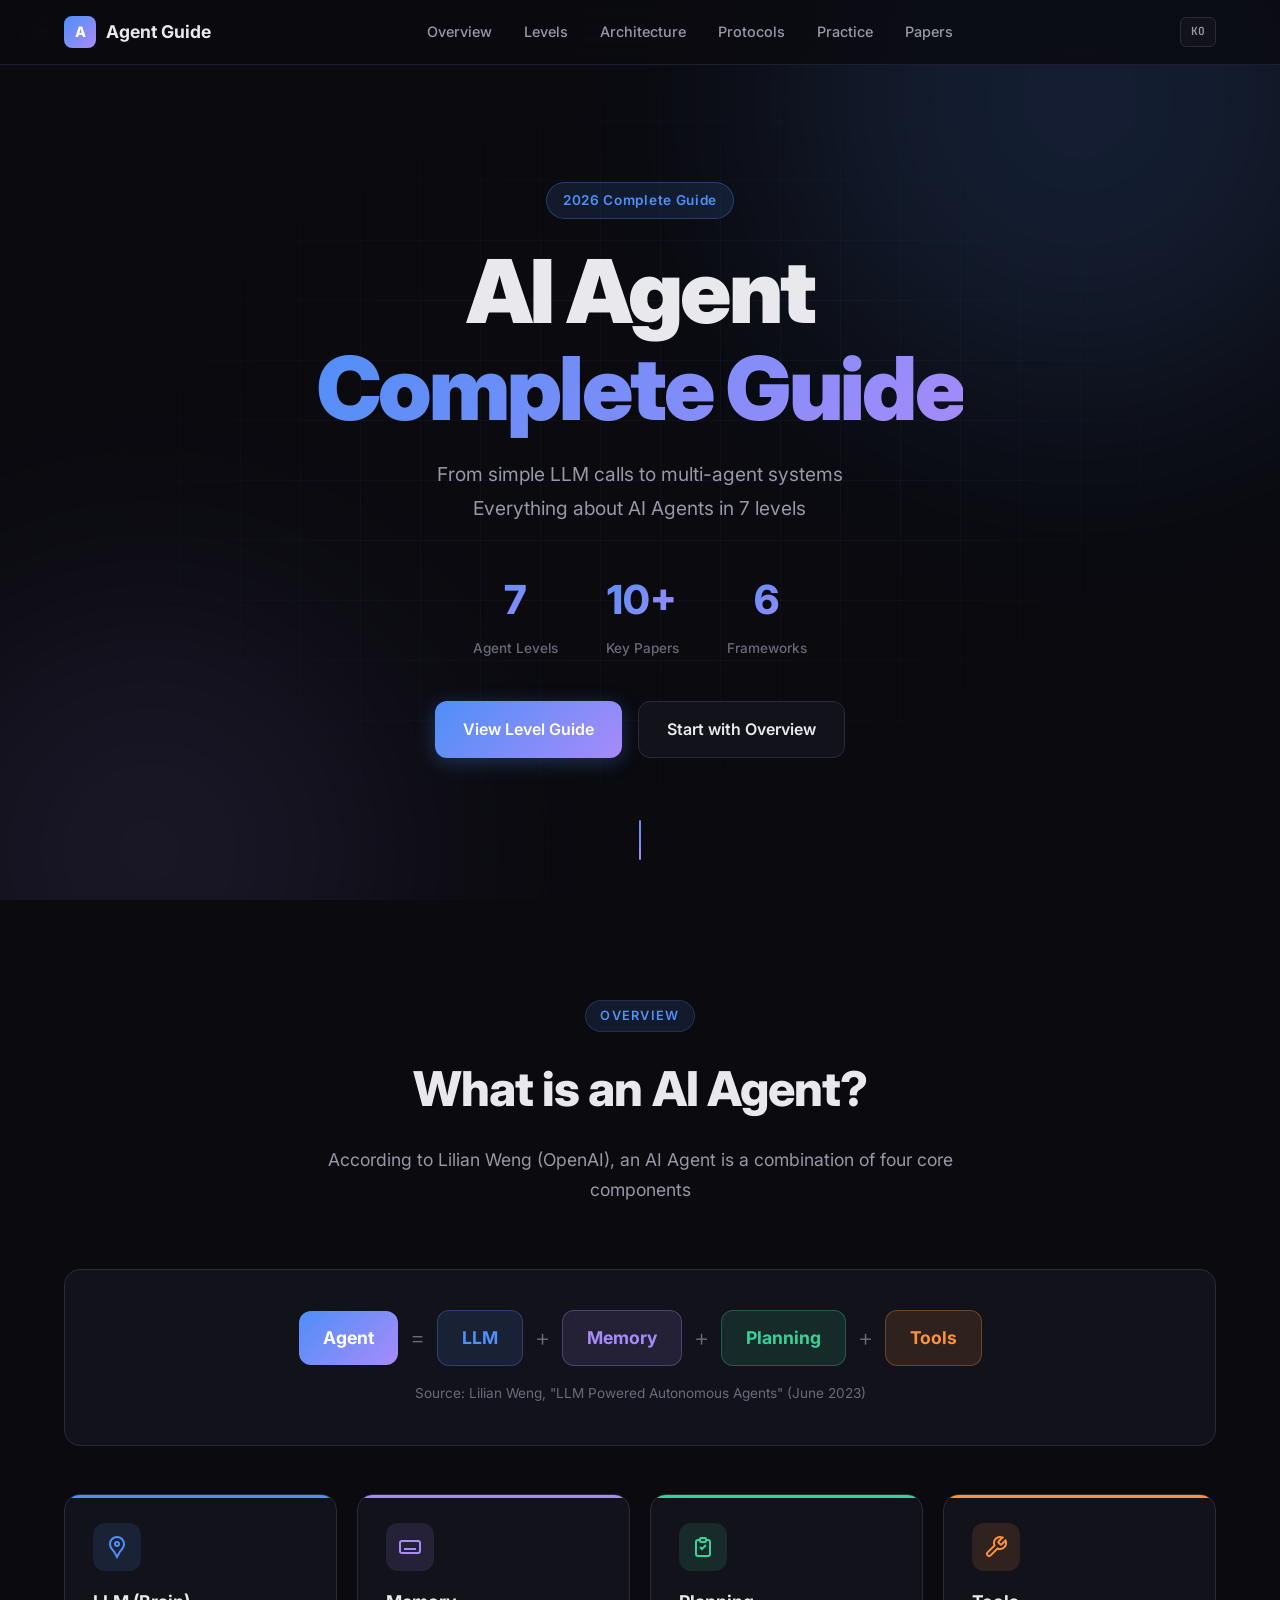
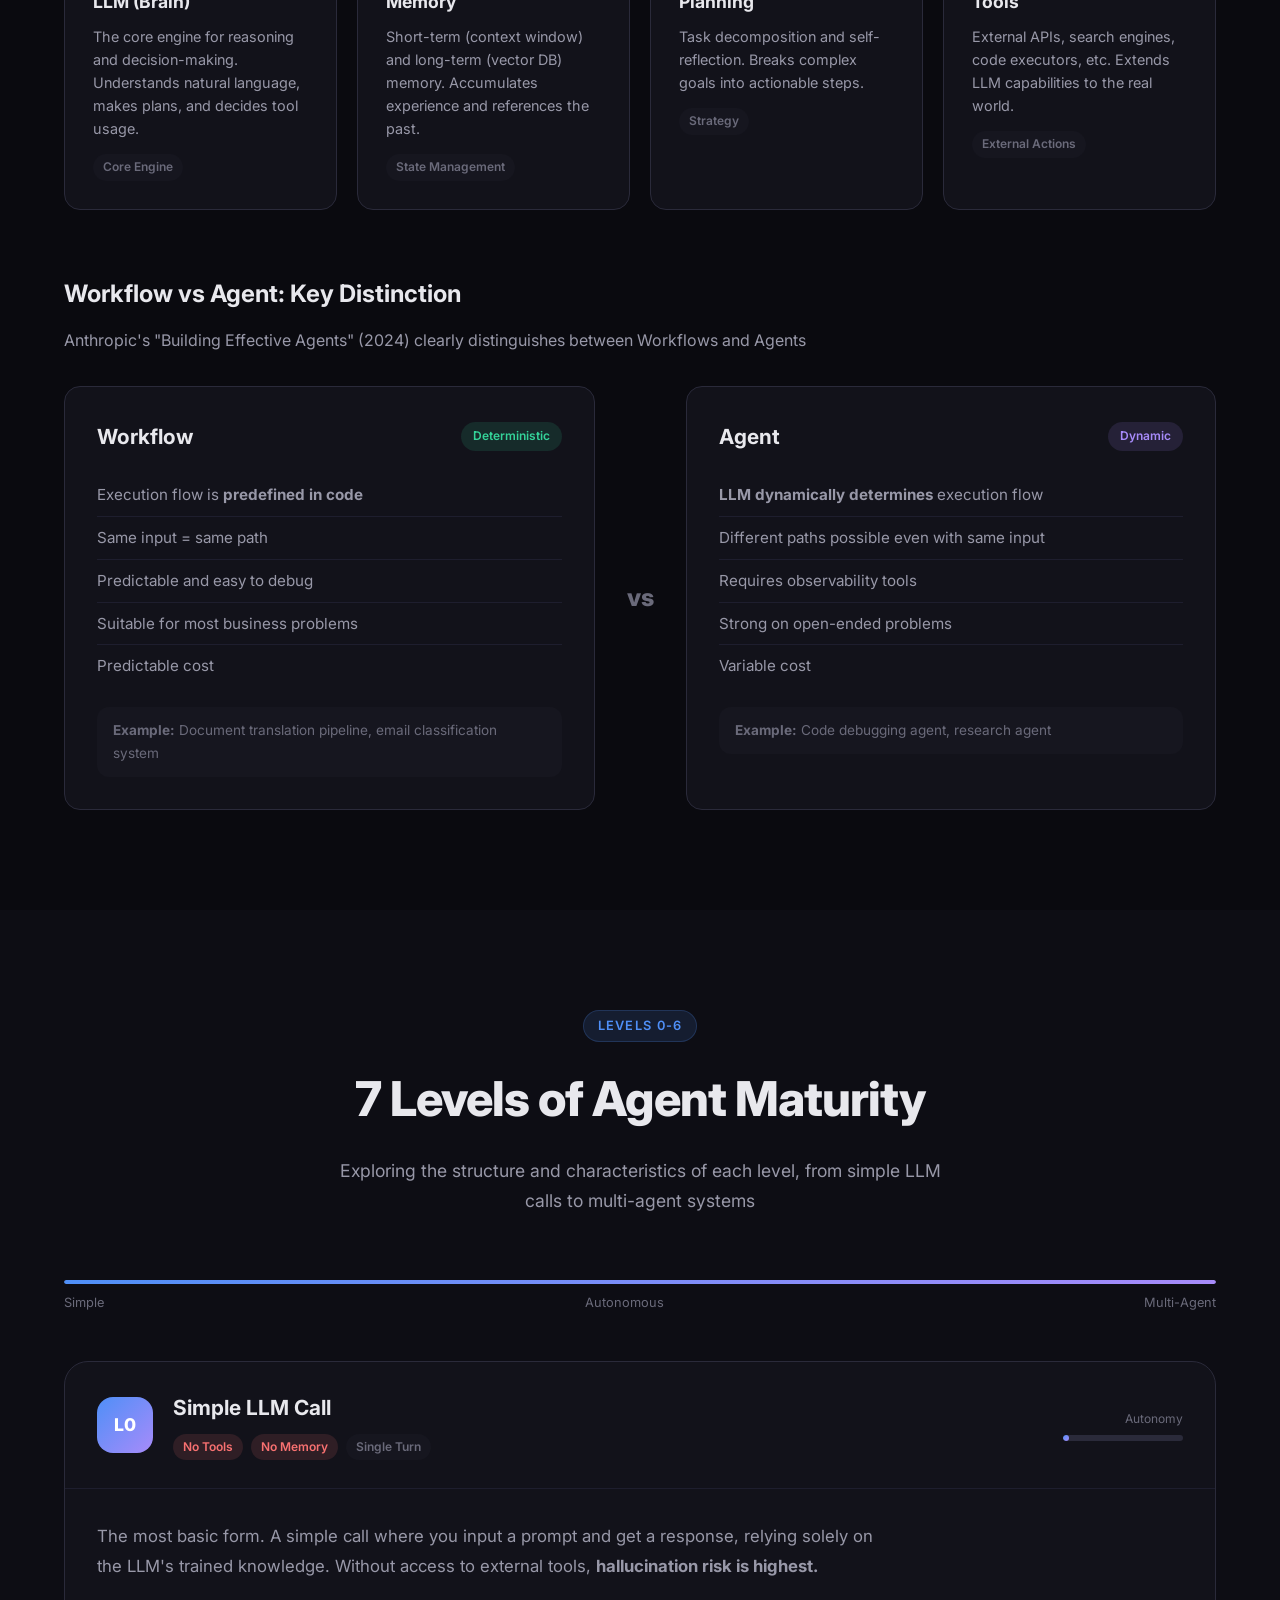
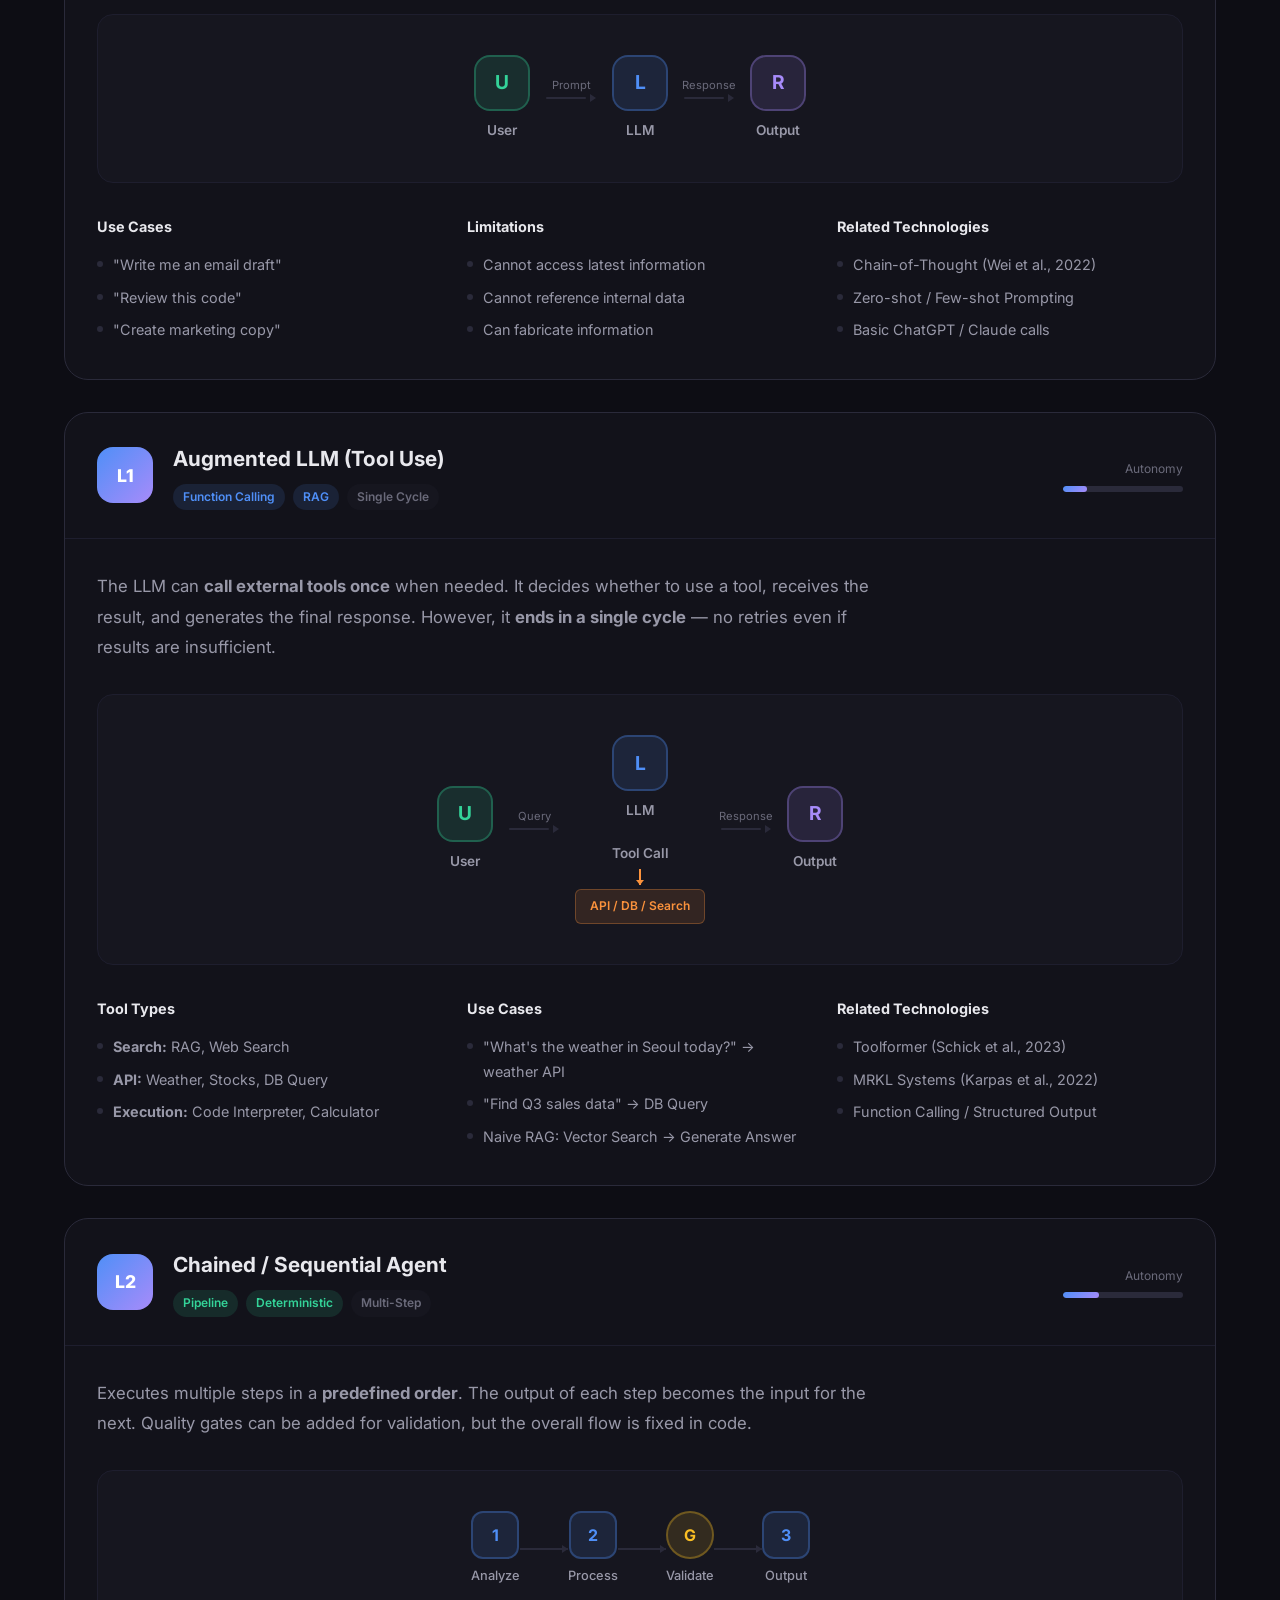
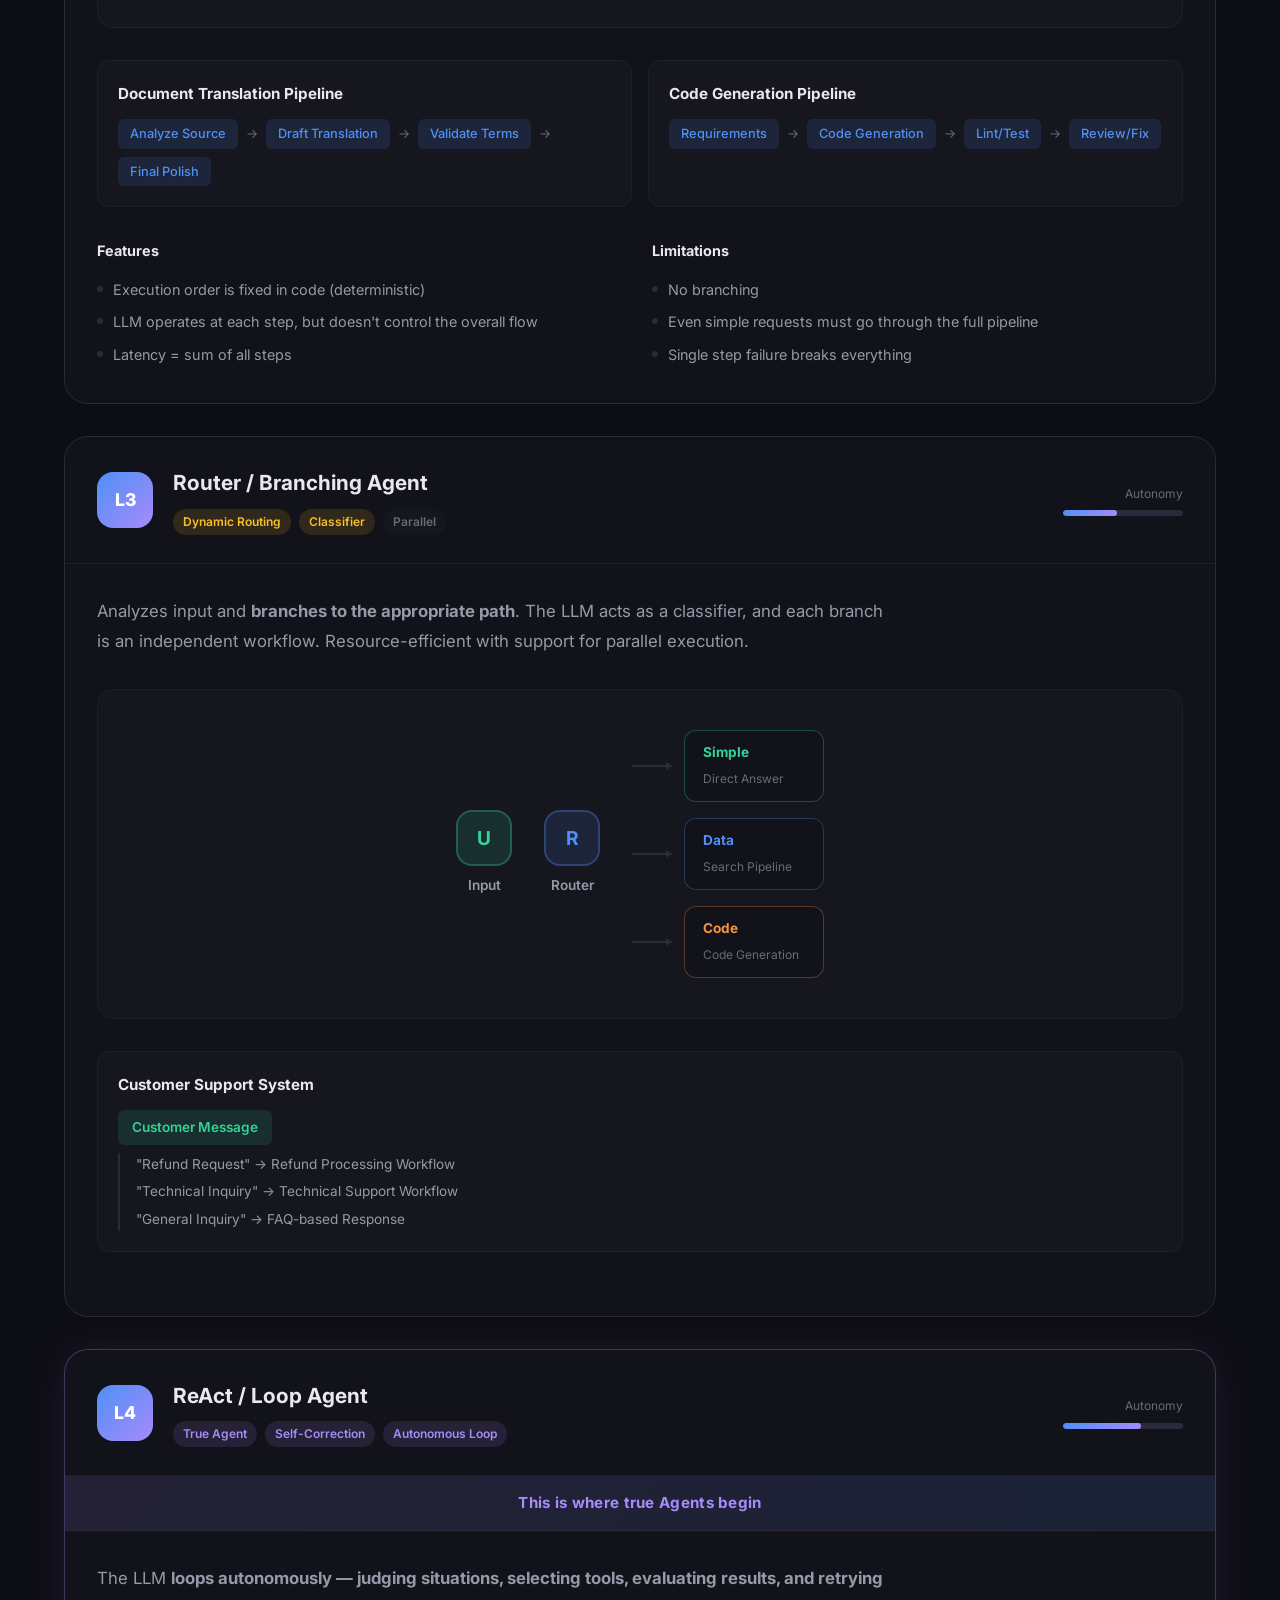
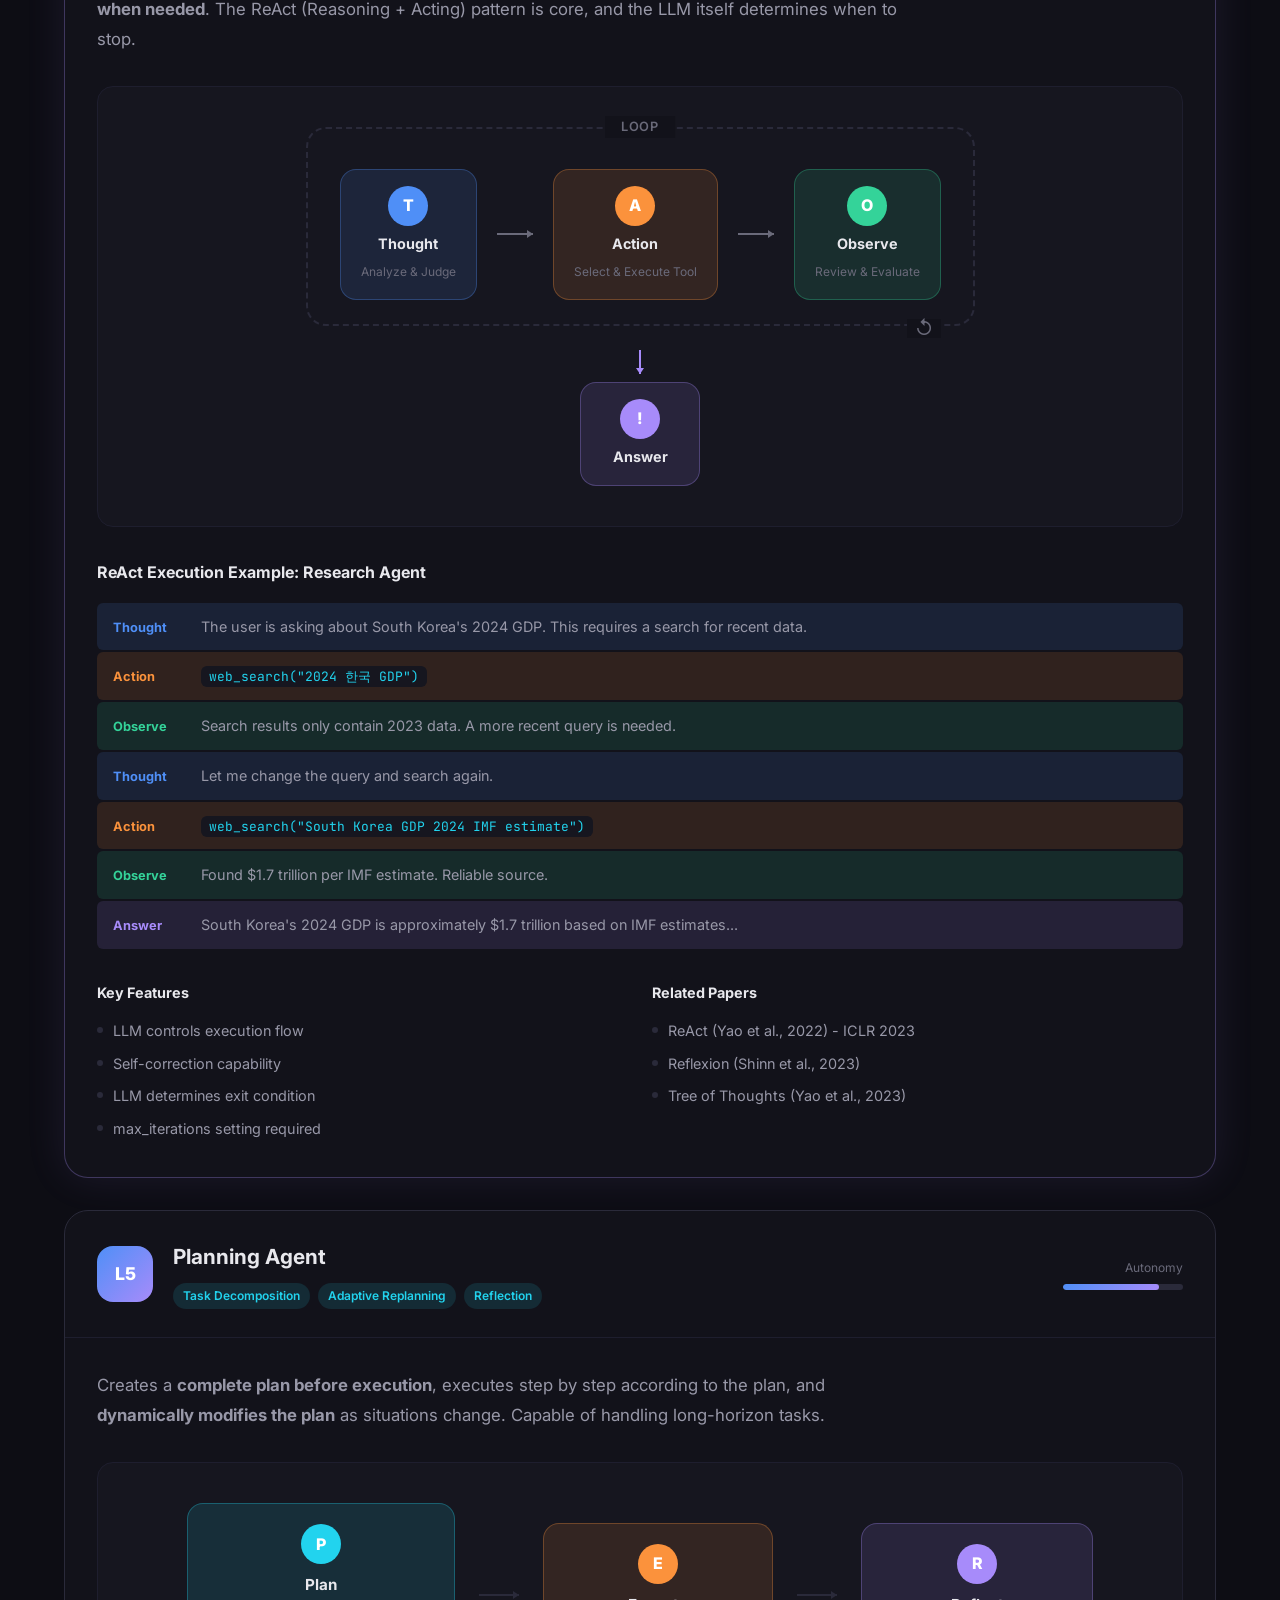
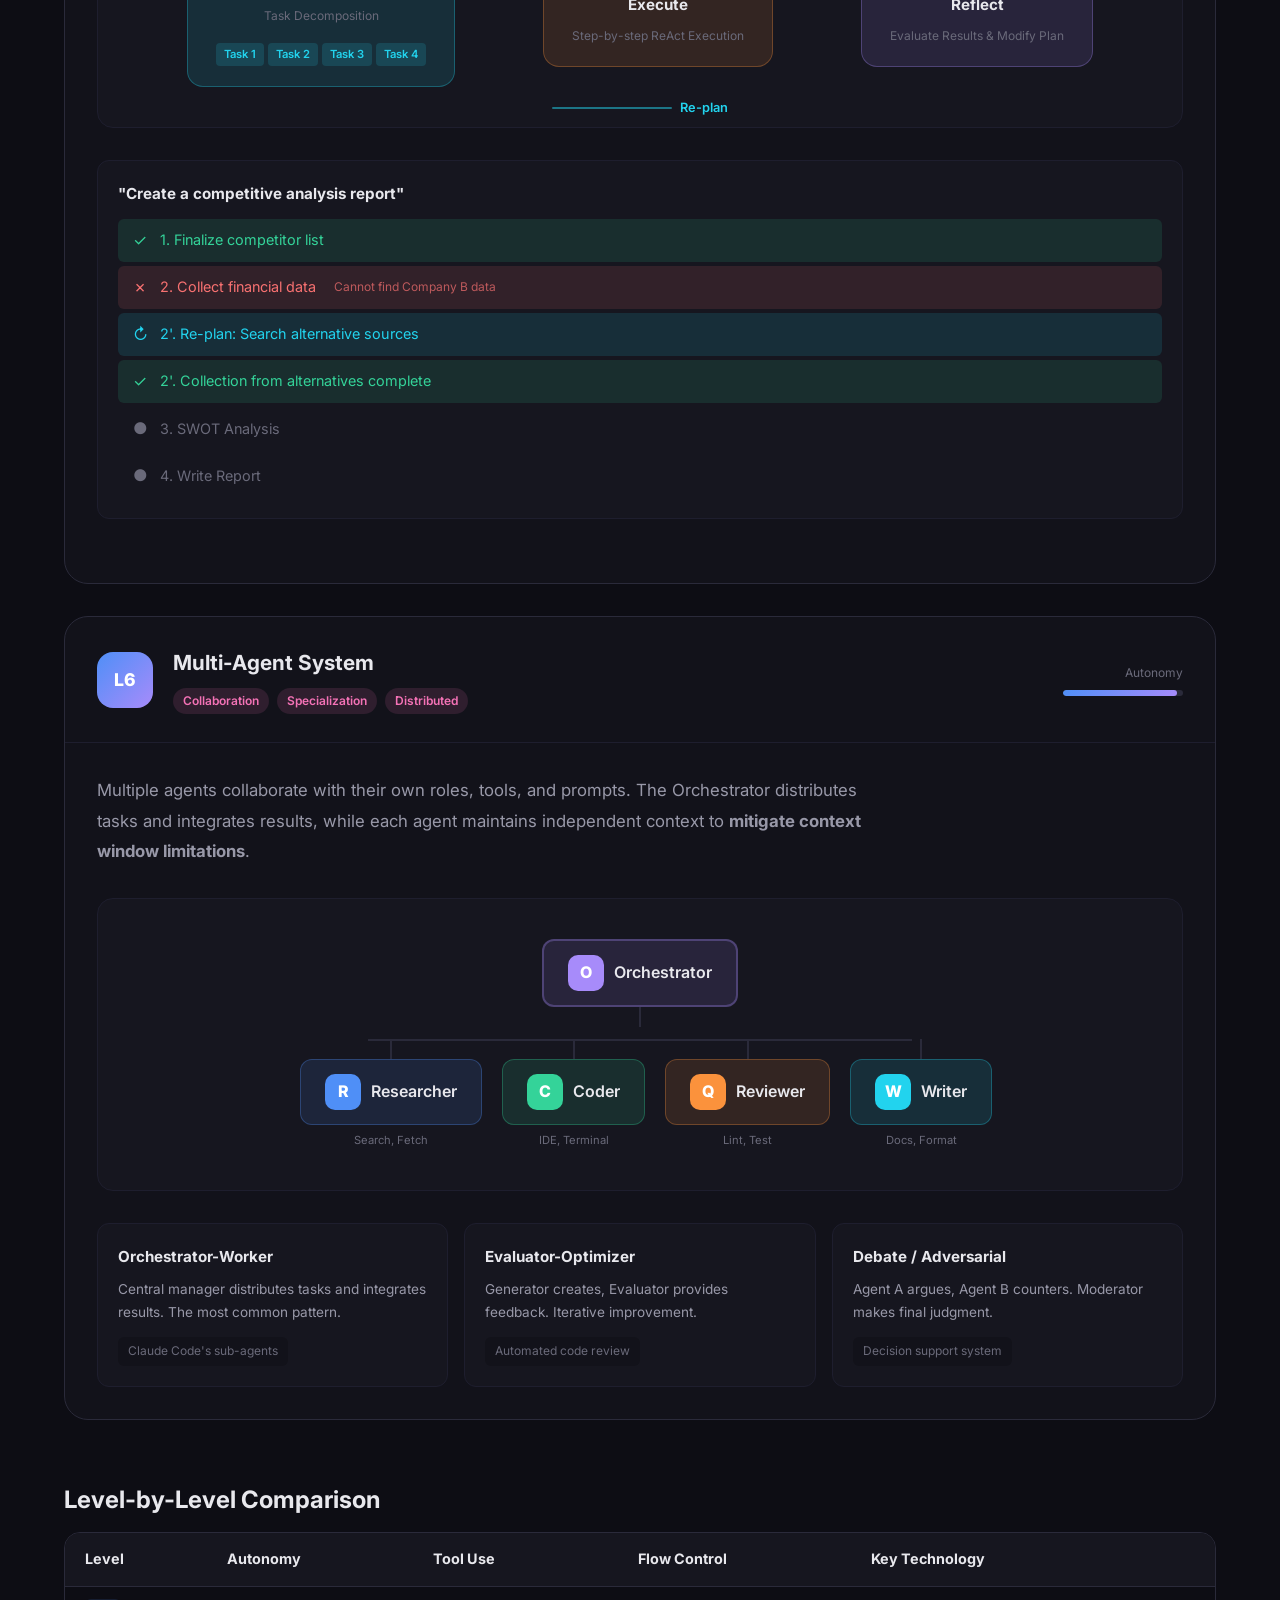
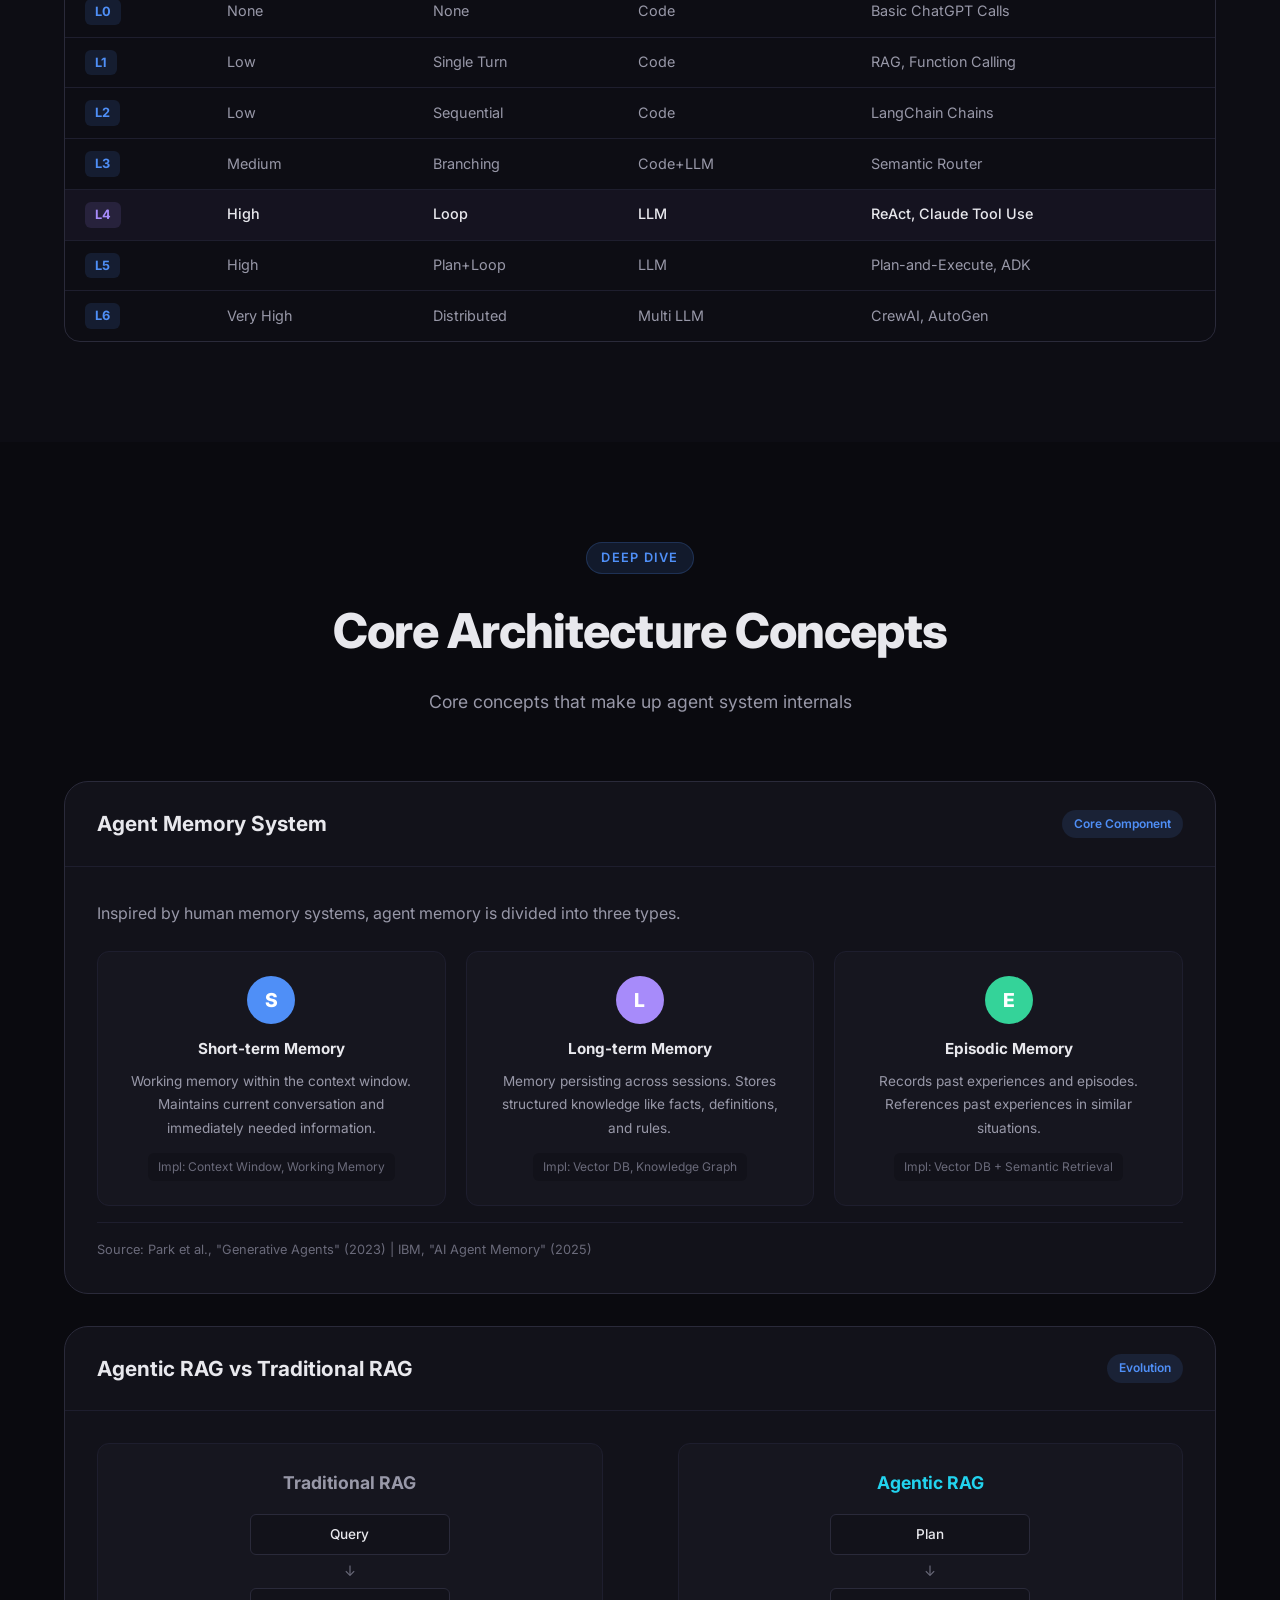
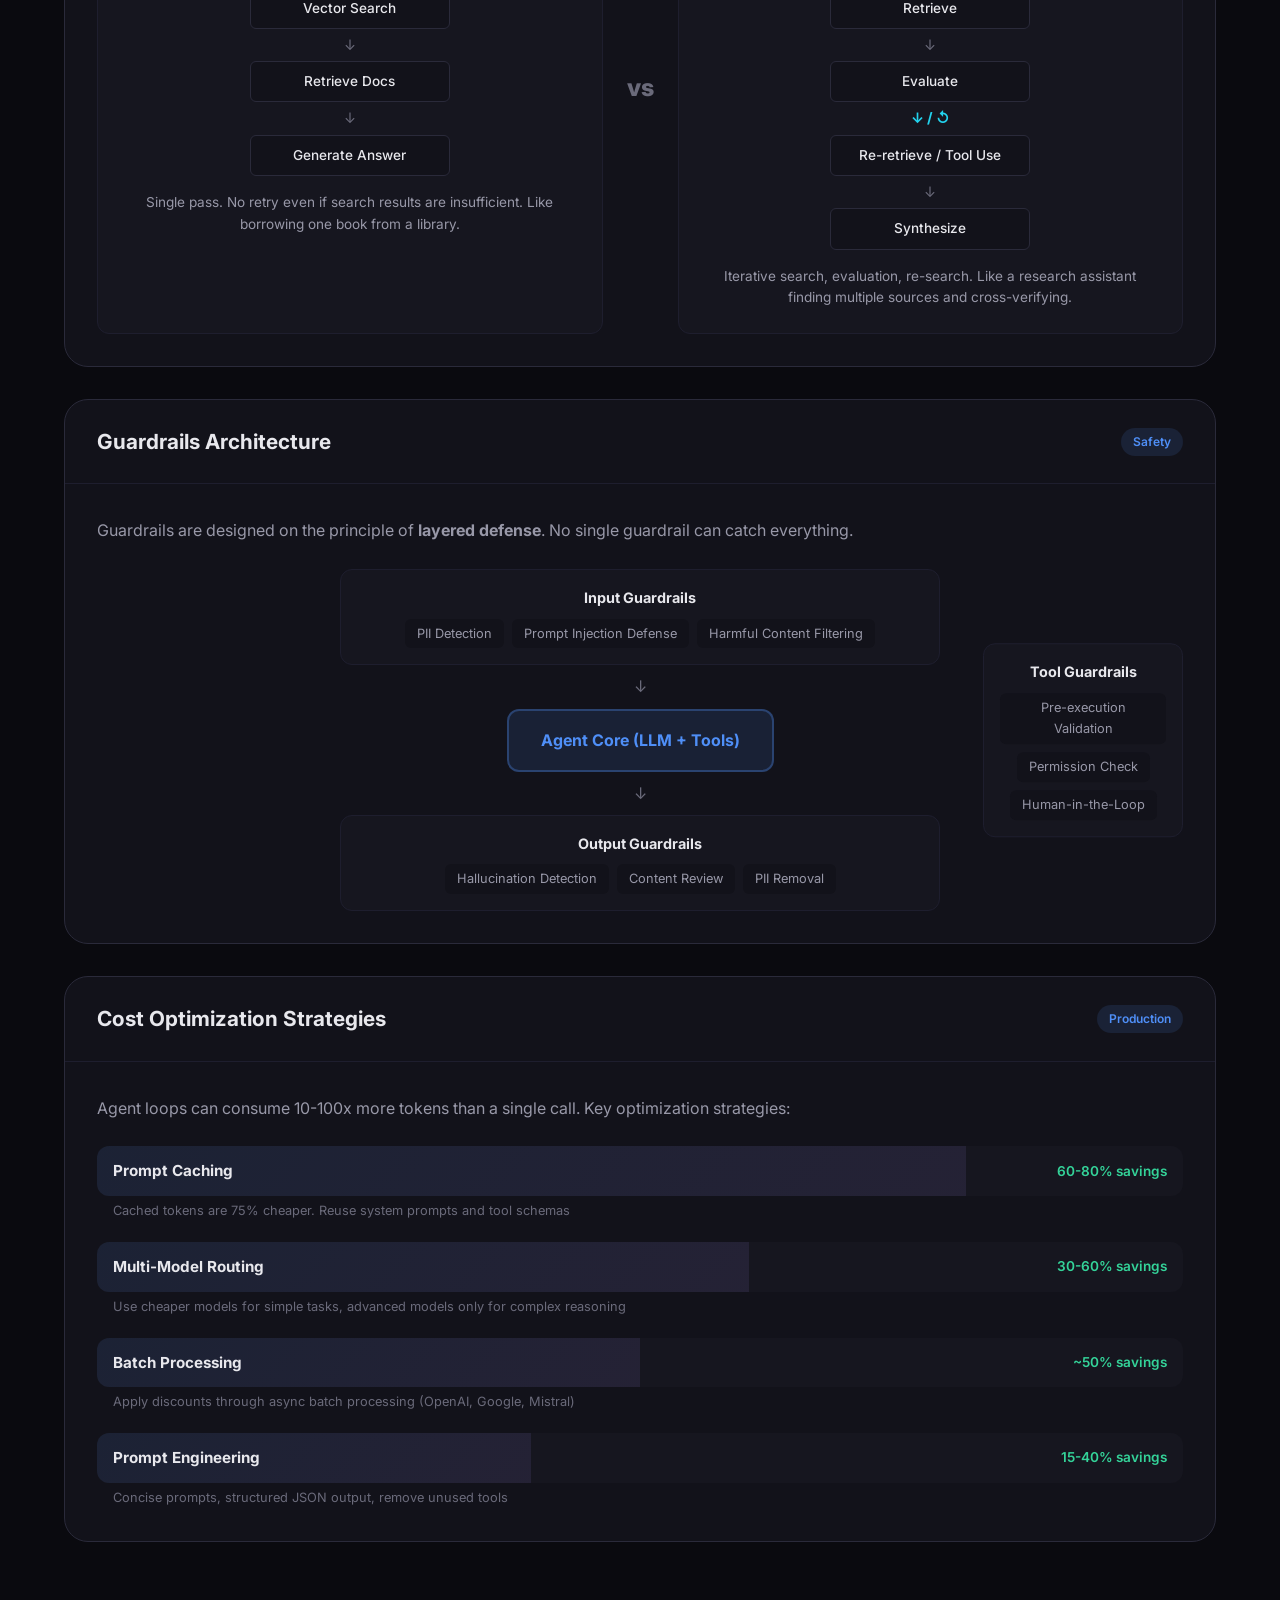
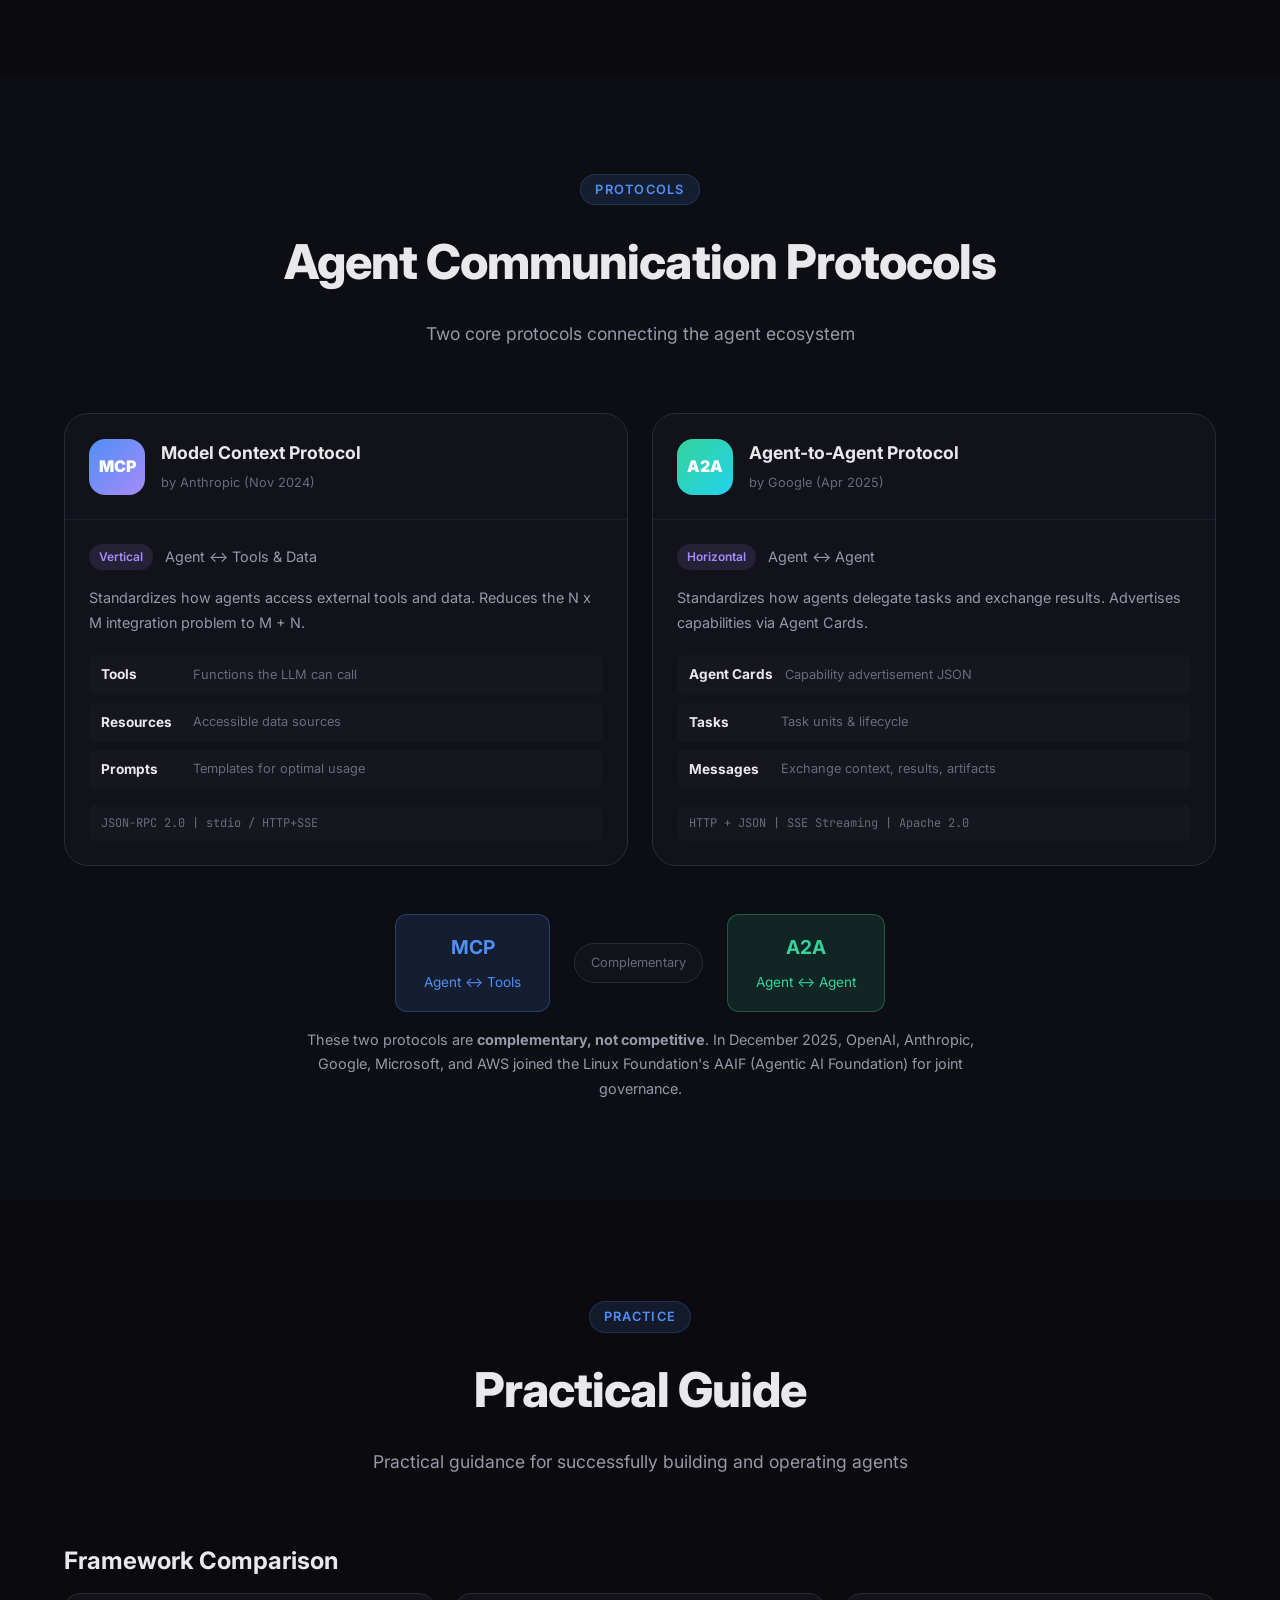
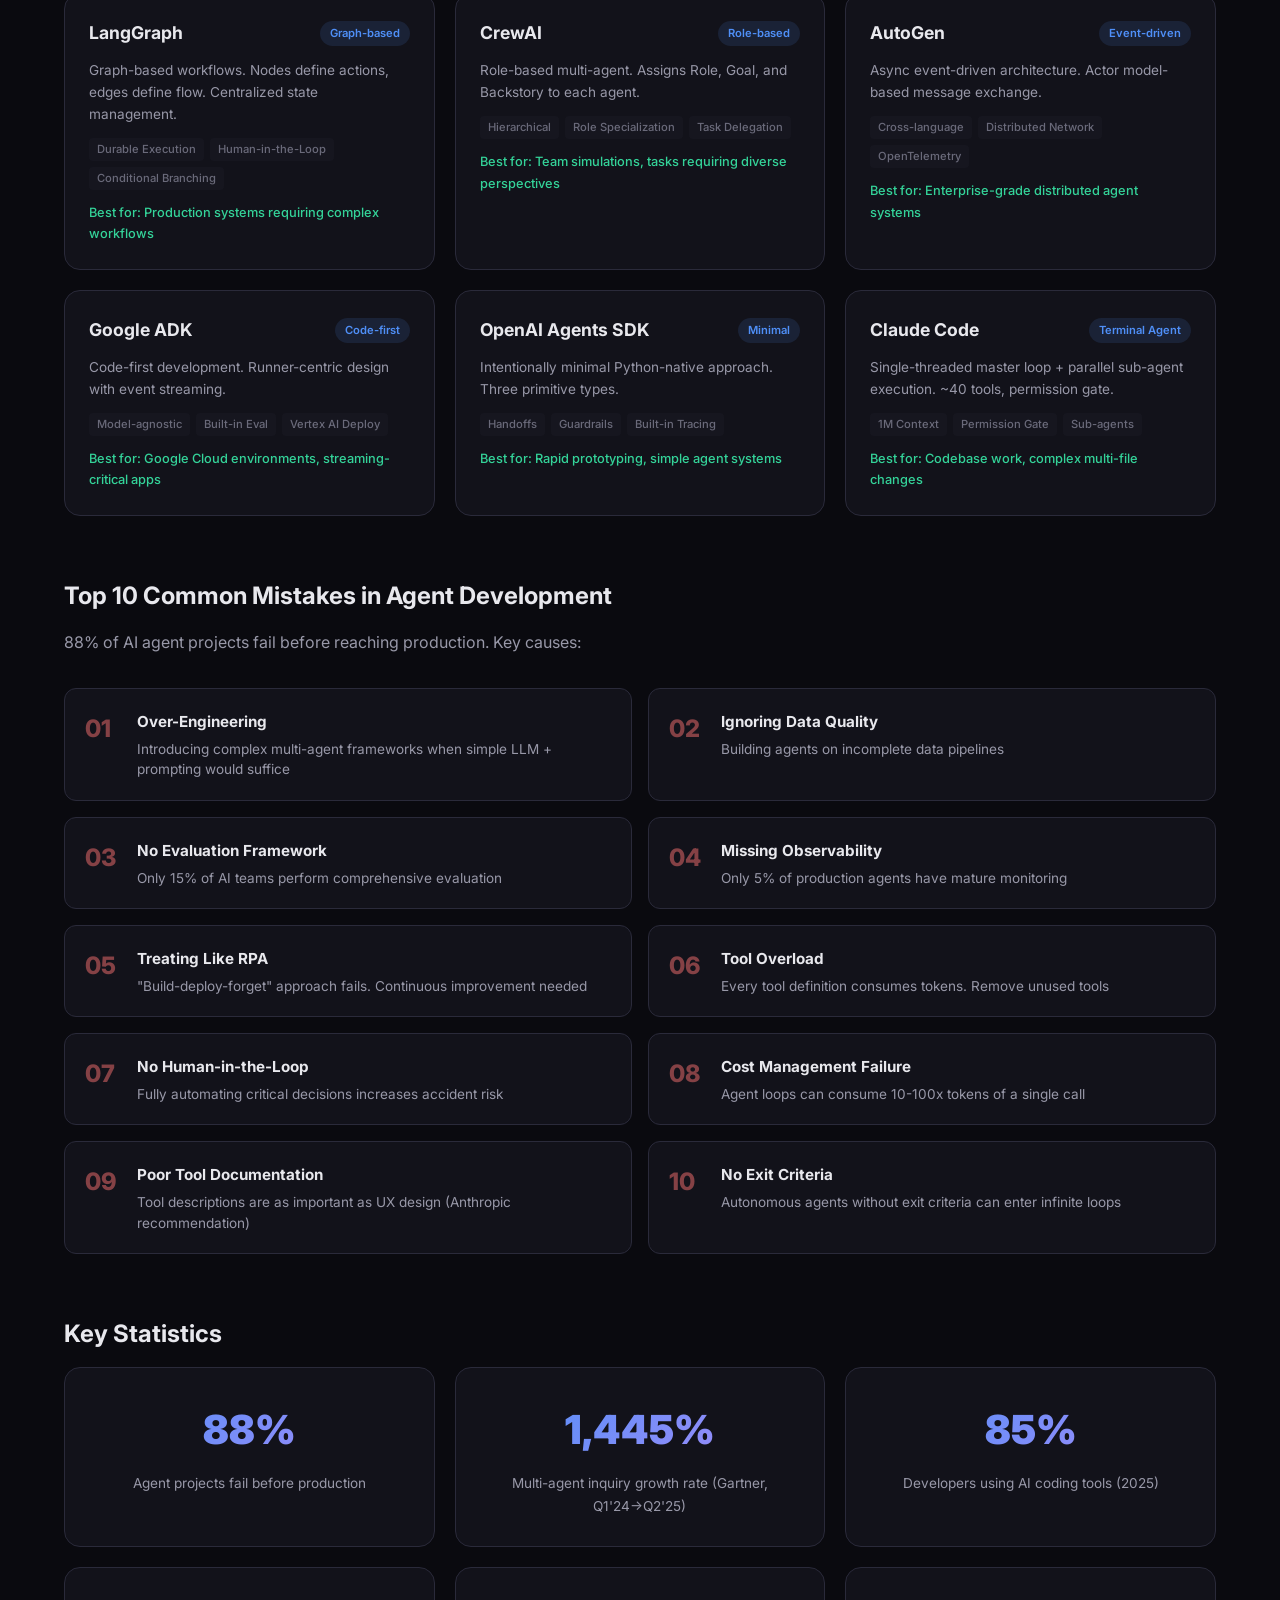
==== en/index.html @ b9fe443b "Add English version + language toggle + GitHub Pages workflow - en/index.html: Full English translat" ====
<!DOCTYPE html>
<html lang="en">
<head>
    <meta charset="UTF-8">
    <meta name="viewport" content="width=device-width, initial-scale=1.0">
    <title>AI Agent Complete Guide - From Zero to Multi-Agent</title>
    <link rel="preconnect" href="https://fonts.googleapis.com">
    <link rel="preconnect" href="https://fonts.gstatic.com" crossorigin>
    <link href="https://fonts.googleapis.com/css2?family=Inter:wght@300;400;500;600;700;800;900&family=JetBrains+Mono:wght@400;500;600&family=Noto+Sans+KR:wght@300;400;500;600;700;800;900&display=swap" rel="stylesheet">
    <link rel="stylesheet" href="../style.css">
</head>
<body>
    <!-- Progress Bar -->
    <div class="reading-progress" id="readingProgress"></div>

    <!-- Navigation -->
    <nav class="nav" id="nav">
        <div class="nav-inner">
            <a href="#hero" class="nav-logo">
                <span class="nav-logo-icon">A</span>
                <span>Agent Guide</span>
            </a>
            <div class="nav-links" id="navLinks">
                <a href="#overview" class="nav-link">Overview</a>
                <a href="#levels" class="nav-link">Levels</a>
                <a href="#architecture" class="nav-link">Architecture</a>
                <a href="#protocols" class="nav-link">Protocols</a>
                <a href="#practice" class="nav-link">Practice</a>
                <a href="#papers" class="nav-link">Papers</a>
            </div>
            <a href="../" class="lang-toggle" title="한국어로 보기">KO</a>
            <button class="nav-toggle" id="navToggle" aria-label="Toggle menu">
                <span></span><span></span><span></span>
            </button>
        </div>
    </nav>

    <!-- Hero -->
    <section class="hero" id="hero">
        <div class="hero-bg">
            <div class="hero-grid"></div>
            <div class="hero-glow hero-glow-1"></div>
            <div class="hero-glow hero-glow-2"></div>
        </div>
        <div class="container hero-content">
            <div class="hero-badge">2026 Complete Guide</div>
            <h1 class="hero-title">
                AI Agent<br>
                <span class="hero-gradient">Complete Guide</span>
            </h1>
            <p class="hero-subtitle">
                From simple LLM calls to multi-agent systems<br>
                Everything about AI Agents in 7 levels
            </p>
            <div class="hero-stats">
                <div class="hero-stat">
                    <span class="hero-stat-number">7</span>
                    <span class="hero-stat-label">Agent Levels</span>
                </div>
                <div class="hero-stat">
                    <span class="hero-stat-number">10+</span>
                    <span class="hero-stat-label">Key Papers</span>
                </div>
                <div class="hero-stat">
                    <span class="hero-stat-number">6</span>
                    <span class="hero-stat-label">Frameworks</span>
                </div>
            </div>
            <div class="hero-actions">
                <a href="#levels" class="btn btn-primary">View Level Guide</a>
                <a href="#overview" class="btn btn-secondary">Start with Overview</a>
            </div>
        </div>
        <div class="hero-scroll">
            <div class="hero-scroll-line"></div>
        </div>
    </section>

    <!-- Overview Section -->
    <section class="section" id="overview">
        <div class="container">
            <div class="section-header">
                <span class="section-label">Overview</span>
                <h2 class="section-title">What is an AI Agent?</h2>
                <p class="section-desc">According to Lilian Weng (OpenAI), an AI Agent is a combination of four core components</p>
            </div>

            <!-- Agent = LLM + Memory + Planning + Tools -->
            <div class="formula-card">
                <div class="formula">
                    <span class="formula-item formula-agent">Agent</span>
                    <span class="formula-op">=</span>
                    <span class="formula-item formula-llm">LLM</span>
                    <span class="formula-op">+</span>
                    <span class="formula-item formula-memory">Memory</span>
                    <span class="formula-op">+</span>
                    <span class="formula-item formula-planning">Planning</span>
                    <span class="formula-op">+</span>
                    <span class="formula-item formula-tools">Tools</span>
                </div>
                <p class="formula-source">Source: Lilian Weng, "LLM Powered Autonomous Agents" (June 2023)</p>
            </div>

            <!-- 4 Components -->
            <div class="components-grid">
                <div class="component-card" data-color="blue">
                    <div class="component-icon">
                        <svg viewBox="0 0 24 24" fill="none" stroke="currentColor" stroke-width="2"><path d="M12 2a7 7 0 0 1 7 7c0 3-2 5.5-4 7.5L12 22l-3-5.5C7 14.5 5 12 5 9a7 7 0 0 1 7-7z"/><circle cx="12" cy="9" r="2"/></svg>
                    </div>
                    <h3>LLM (Brain)</h3>
                    <p>The core engine for reasoning and decision-making. Understands natural language, makes plans, and decides tool usage.</p>
                    <div class="component-tag">Core Engine</div>
                </div>
                <div class="component-card" data-color="purple">
                    <div class="component-icon">
                        <svg viewBox="0 0 24 24" fill="none" stroke="currentColor" stroke-width="2"><rect x="2" y="6" width="20" height="12" rx="2"/><path d="M6 10h.01M10 10h.01M14 10h.01M6 14h12"/></svg>
                    </div>
                    <h3>Memory</h3>
                    <p>Short-term (context window) and long-term (vector DB) memory. Accumulates experience and references the past.</p>
                    <div class="component-tag">State Management</div>
                </div>
                <div class="component-card" data-color="green">
                    <div class="component-icon">
                        <svg viewBox="0 0 24 24" fill="none" stroke="currentColor" stroke-width="2"><path d="M9 5H7a2 2 0 0 0-2 2v12a2 2 0 0 0 2 2h10a2 2 0 0 0 2-2V7a2 2 0 0 0-2-2h-2"/><rect x="9" y="3" width="6" height="4" rx="1"/><path d="M9 12l2 2 4-4"/></svg>
                    </div>
                    <h3>Planning</h3>
                    <p>Task decomposition and self-reflection. Breaks complex goals into actionable steps.</p>
                    <div class="component-tag">Strategy</div>
                </div>
                <div class="component-card" data-color="orange">
                    <div class="component-icon">
                        <svg viewBox="0 0 24 24" fill="none" stroke="currentColor" stroke-width="2"><path d="M14.7 6.3a1 1 0 0 0 0 1.4l1.6 1.6a1 1 0 0 0 1.4 0l3.77-3.77a6 6 0 0 1-7.94 7.94l-6.91 6.91a2.12 2.12 0 0 1-3-3l6.91-6.91a6 6 0 0 1 7.94-7.94l-3.76 3.76z"/></svg>
                    </div>
                    <h3>Tools</h3>
                    <p>External APIs, search engines, code executors, etc. Extends LLM capabilities to the real world.</p>
                    <div class="component-tag">External Actions</div>
                </div>
            </div>

            <!-- Workflow vs Agent -->
            <div class="comparison-section">
                <h3 class="subsection-title">Workflow vs Agent: Key Distinction</h3>
                <p class="subsection-desc">Anthropic's "Building Effective Agents" (2024) clearly distinguishes between Workflows and Agents</p>
                <div class="comparison-table">
                    <div class="comparison-col comparison-workflow">
                        <div class="comparison-header">
                            <h4>Workflow</h4>
                            <span class="comparison-badge">Deterministic</span>
                        </div>
                        <ul>
                            <li>Execution flow is <strong>predefined in code</strong></li>
                            <li>Same input = same path</li>
                            <li>Predictable and easy to debug</li>
                            <li>Suitable for most business problems</li>
                            <li>Predictable cost</li>
                        </ul>
                        <div class="comparison-example">
                            <strong>Example:</strong> Document translation pipeline, email classification system
                        </div>
                    </div>
                    <div class="comparison-vs">vs</div>
                    <div class="comparison-col comparison-agent">
                        <div class="comparison-header">
                            <h4>Agent</h4>
                            <span class="comparison-badge">Dynamic</span>
                        </div>
                        <ul>
                            <li><strong>LLM dynamically determines</strong> execution flow</li>
                            <li>Different paths possible even with same input</li>
                            <li>Requires observability tools</li>
                            <li>Strong on open-ended problems</li>
                            <li>Variable cost</li>
                        </ul>
                        <div class="comparison-example">
                            <strong>Example:</strong> Code debugging agent, research agent
                        </div>
                    </div>
                </div>
            </div>
        </div>
    </section>

    <!-- Levels Section -->
    <section class="section section-dark" id="levels">
        <div class="container">
            <div class="section-header">
                <span class="section-label">Levels 0-6</span>
                <h2 class="section-title">7 Levels of Agent Maturity</h2>
                <p class="section-desc">Exploring the structure and characteristics of each level, from simple LLM calls to multi-agent systems</p>
            </div>

            <!-- Level Progress Bar -->
            <div class="level-progress">
                <div class="level-progress-track">
                    <div class="level-progress-fill"></div>
                </div>
                <div class="level-progress-labels">
                    <span>Simple</span>
                    <span>Autonomous</span>
                    <span>Multi-Agent</span>
                </div>
            </div>

            <!-- Level 0 -->
            <div class="level-card" id="level-0" data-level="0">
                <div class="level-header">
                    <div class="level-badge">L0</div>
                    <div class="level-info">
                        <h3>Simple LLM Call</h3>
                        <div class="level-tags">
                            <span class="tag tag-red">No Tools</span>
                            <span class="tag tag-red">No Memory</span>
                            <span class="tag tag-gray">Single Turn</span>
                        </div>
                    </div>
                    <div class="level-autonomy">
                        <span class="autonomy-label">Autonomy</span>
                        <div class="autonomy-bar"><div class="autonomy-fill" style="width:5%"></div></div>
                    </div>
                </div>

                <div class="level-body">
                    <div class="level-desc">
                        <p>The most basic form. A simple call where you input a prompt and get a response, relying solely on the LLM's trained knowledge. Without access to external tools, <strong>hallucination risk is highest.</strong></p>
                    </div>

                    <!-- Architecture Diagram -->
                    <div class="arch-diagram">
                        <div class="arch-flow">
                            <div class="arch-node arch-user">
                                <div class="arch-node-icon">U</div>
                                <span>User</span>
                            </div>
                            <div class="arch-arrow">
                                <span>Prompt</span>
                            </div>
                            <div class="arch-node arch-llm">
                                <div class="arch-node-icon">L</div>
                                <span>LLM</span>
                            </div>
                            <div class="arch-arrow">
                                <span>Response</span>
                            </div>
                            <div class="arch-node arch-output">
                                <div class="arch-node-icon">R</div>
                                <span>Output</span>
                            </div>
                        </div>
                    </div>

                    <div class="level-details">
                        <div class="detail-col">
                            <h4>Use Cases</h4>
                            <ul>
                                <li>"Write me an email draft"</li>
                                <li>"Review this code"</li>
                                <li>"Create marketing copy"</li>
                            </ul>
                        </div>
                        <div class="detail-col">
                            <h4>Limitations</h4>
                            <ul>
                                <li>Cannot access latest information</li>
                                <li>Cannot reference internal data</li>
                                <li>Can fabricate information</li>
                            </ul>
                        </div>
                        <div class="detail-col">
                            <h4>Related Technologies</h4>
                            <ul>
                                <li>Chain-of-Thought (Wei et al., 2022)</li>
                                <li>Zero-shot / Few-shot Prompting</li>
                                <li>Basic ChatGPT / Claude calls</li>
                            </ul>
                        </div>
                    </div>
                </div>
            </div>

            <!-- Level 1 -->
            <div class="level-card" id="level-1" data-level="1">
                <div class="level-header">
                    <div class="level-badge">L1</div>
                    <div class="level-info">
                        <h3>Augmented LLM (Tool Use)</h3>
                        <div class="level-tags">
                            <span class="tag tag-blue">Function Calling</span>
                            <span class="tag tag-blue">RAG</span>
                            <span class="tag tag-gray">Single Cycle</span>
                        </div>
                    </div>
                    <div class="level-autonomy">
                        <span class="autonomy-label">Autonomy</span>
                        <div class="autonomy-bar"><div class="autonomy-fill" style="width:20%"></div></div>
                    </div>
                </div>

                <div class="level-body">
                    <div class="level-desc">
                        <p>The LLM can <strong>call external tools once</strong> when needed. It decides whether to use a tool, receives the result, and generates the final response. However, it <strong>ends in a single cycle</strong> — no retries even if results are insufficient.</p>
                    </div>

                    <div class="arch-diagram">
                        <div class="arch-flow">
                            <div class="arch-node arch-user">
                                <div class="arch-node-icon">U</div>
                                <span>User</span>
                            </div>
                            <div class="arch-arrow"><span>Query</span></div>
                            <div class="arch-node arch-llm arch-node-lg">
                                <div class="arch-node-icon">L</div>
                                <span>LLM</span>
                                <div class="arch-sub-nodes">
                                    <div class="arch-tool-call">
                                        <span class="arch-tool-label">Tool Call</span>
                                        <div class="arch-mini-arrow"></div>
                                        <div class="arch-node-mini arch-tool">API / DB / Search</div>
                                    </div>
                                </div>
                            </div>
                            <div class="arch-arrow"><span>Response</span></div>
                            <div class="arch-node arch-output">
                                <div class="arch-node-icon">R</div>
                                <span>Output</span>
                            </div>
                        </div>
                    </div>

                    <div class="level-details">
                        <div class="detail-col">
                            <h4>Tool Types</h4>
                            <ul>
                                <li><strong>Search:</strong> RAG, Web Search</li>
                                <li><strong>API:</strong> Weather, Stocks, DB Query</li>
                                <li><strong>Execution:</strong> Code Interpreter, Calculator</li>
                            </ul>
                        </div>
                        <div class="detail-col">
                            <h4>Use Cases</h4>
                            <ul>
                                <li>"What's the weather in Seoul today?" &rarr; weather API</li>
                                <li>"Find Q3 sales data" &rarr; DB Query</li>
                                <li>Naive RAG: Vector Search &rarr; Generate Answer</li>
                            </ul>
                        </div>
                        <div class="detail-col">
                            <h4>Related Technologies</h4>
                            <ul>
                                <li>Toolformer (Schick et al., 2023)</li>
                                <li>MRKL Systems (Karpas et al., 2022)</li>
                                <li>Function Calling / Structured Output</li>
                            </ul>
                        </div>
                    </div>
                </div>
            </div>

            <!-- Level 2 -->
            <div class="level-card" id="level-2" data-level="2">
                <div class="level-header">
                    <div class="level-badge">L2</div>
                    <div class="level-info">
                        <h3>Chained / Sequential Agent</h3>
                        <div class="level-tags">
                            <span class="tag tag-green">Pipeline</span>
                            <span class="tag tag-green">Deterministic</span>
                            <span class="tag tag-gray">Multi-Step</span>
                        </div>
                    </div>
                    <div class="level-autonomy">
                        <span class="autonomy-label">Autonomy</span>
                        <div class="autonomy-bar"><div class="autonomy-fill" style="width:30%"></div></div>
                    </div>
                </div>

                <div class="level-body">
                    <div class="level-desc">
                        <p>Executes multiple steps in a <strong>predefined order</strong>. The output of each step becomes the input for the next. Quality gates can be added for validation, but the overall flow is fixed in code.</p>
                    </div>

                    <div class="arch-diagram">
                        <div class="arch-pipeline">
                            <div class="pipe-node">
                                <div class="pipe-icon">1</div>
                                <span>Analyze</span>
                            </div>
                            <div class="pipe-connector">
                                <div class="pipe-line"></div>
                                <div class="pipe-arrow-head"></div>
                            </div>
                            <div class="pipe-node">
                                <div class="pipe-icon">2</div>
                                <span>Process</span>
                            </div>
                            <div class="pipe-connector">
                                <div class="pipe-line"></div>
                                <div class="pipe-arrow-head"></div>
                            </div>
                            <div class="pipe-gate">
                                <div class="pipe-icon">G</div>
                                <span>Validate</span>
                            </div>
                            <div class="pipe-connector">
                                <div class="pipe-line"></div>
                                <div class="pipe-arrow-head"></div>
                            </div>
                            <div class="pipe-node">
                                <div class="pipe-icon">3</div>
                                <span>Output</span>
                            </div>
                        </div>
                    </div>

                    <div class="example-cards">
                        <div class="example-card">
                            <h5>Document Translation Pipeline</h5>
                            <div class="pipeline-steps">
                                <span>Analyze Source</span>
                                <span class="step-arrow">&rarr;</span>
                                <span>Draft Translation</span>
                                <span class="step-arrow">&rarr;</span>
                                <span>Validate Terms</span>
                                <span class="step-arrow">&rarr;</span>
                                <span>Final Polish</span>
                            </div>
                        </div>
                        <div class="example-card">
                            <h5>Code Generation Pipeline</h5>
                            <div class="pipeline-steps">
                                <span>Requirements</span>
                                <span class="step-arrow">&rarr;</span>
                                <span>Code Generation</span>
                                <span class="step-arrow">&rarr;</span>
                                <span>Lint/Test</span>
                                <span class="step-arrow">&rarr;</span>
                                <span>Review/Fix</span>
                            </div>
                        </div>
                    </div>

                    <div class="level-details">
                        <div class="detail-col">
                            <h4>Features</h4>
                            <ul>
                                <li>Execution order is fixed in code (deterministic)</li>
                                <li>LLM operates at each step, but doesn't control the overall flow</li>
                                <li>Latency = sum of all steps</li>
                            </ul>
                        </div>
                        <div class="detail-col">
                            <h4>Limitations</h4>
                            <ul>
                                <li>No branching</li>
                                <li>Even simple requests must go through the full pipeline</li>
                                <li>Single step failure breaks everything</li>
                            </ul>
                        </div>
                    </div>
                </div>
            </div>

            <!-- Level 3 -->
            <div class="level-card" id="level-3" data-level="3">
                <div class="level-header">
                    <div class="level-badge">L3</div>
                    <div class="level-info">
                        <h3>Router / Branching Agent</h3>
                        <div class="level-tags">
                            <span class="tag tag-yellow">Dynamic Routing</span>
                            <span class="tag tag-yellow">Classifier</span>
                            <span class="tag tag-gray">Parallel</span>
                        </div>
                    </div>
                    <div class="level-autonomy">
                        <span class="autonomy-label">Autonomy</span>
                        <div class="autonomy-bar"><div class="autonomy-fill" style="width:45%"></div></div>
                    </div>
                </div>

                <div class="level-body">
                    <div class="level-desc">
                        <p>Analyzes input and <strong>branches to the appropriate path</strong>. The LLM acts as a classifier, and each branch is an independent workflow. Resource-efficient with support for parallel execution.</p>
                    </div>

                    <div class="arch-diagram">
                        <div class="arch-router">
                            <div class="router-input">
                                <div class="arch-node arch-user">
                                    <div class="arch-node-icon">U</div>
                                    <span>Input</span>
                                </div>
                            </div>
                            <div class="router-center">
                                <div class="arch-node arch-llm">
                                    <div class="arch-node-icon">R</div>
                                    <span>Router</span>
                                </div>
                            </div>
                            <div class="router-branches">
                                <div class="branch branch-a">
                                    <div class="branch-line"></div>
                                    <div class="branch-node">
                                        <span class="branch-label">Simple</span>
                                        <span class="branch-desc">Direct Answer</span>
                                    </div>
                                </div>
                                <div class="branch branch-b">
                                    <div class="branch-line"></div>
                                    <div class="branch-node">
                                        <span class="branch-label">Data</span>
                                        <span class="branch-desc">Search Pipeline</span>
                                    </div>
                                </div>
                                <div class="branch branch-c">
                                    <div class="branch-line"></div>
                                    <div class="branch-node">
                                        <span class="branch-label">Code</span>
                                        <span class="branch-desc">Code Generation</span>
                                    </div>
                                </div>
                            </div>
                        </div>
                    </div>

                    <div class="example-cards">
                        <div class="example-card">
                            <h5>Customer Support System</h5>
                            <div class="router-example">
                                <div class="router-ex-input">Customer Message</div>
                                <div class="router-ex-branches">
                                    <div>"Refund Request" &rarr; Refund Processing Workflow</div>
                                    <div>"Technical Inquiry" &rarr; Technical Support Workflow</div>
                                    <div>"General Inquiry" &rarr; FAQ-based Response</div>
                                </div>
                            </div>
                        </div>
                    </div>
                </div>
            </div>

            <!-- Level 4 - Key level -->
            <div class="level-card level-card-highlight" id="level-4" data-level="4">
                <div class="level-header">
                    <div class="level-badge">L4</div>
                    <div class="level-info">
                        <h3>ReAct / Loop Agent</h3>
                        <div class="level-tags">
                            <span class="tag tag-purple">True Agent</span>
                            <span class="tag tag-purple">Self-Correction</span>
                            <span class="tag tag-purple">Autonomous Loop</span>
                        </div>
                    </div>
                    <div class="level-autonomy">
                        <span class="autonomy-label">Autonomy</span>
                        <div class="autonomy-bar"><div class="autonomy-fill" style="width:65%"></div></div>
                    </div>
                </div>

                <div class="level-milestone">This is where true Agents begin</div>

                <div class="level-body">
                    <div class="level-desc">
                        <p>The LLM <strong>loops autonomously — judging situations, selecting tools, evaluating results, and retrying when needed</strong>. The ReAct (Reasoning + Acting) pattern is core, and the LLM itself determines when to stop.</p>
                    </div>

                    <div class="arch-diagram">
                        <div class="arch-react-loop">
                            <div class="react-cycle">
                                <div class="react-loop-back">
                                    <span class="loop-label">Loop</span>
                                </div>
                                <div class="react-nodes-row">
                                    <div class="react-node react-think">
                                        <div class="react-icon">T</div>
                                        <span>Thought</span>
                                        <p>Analyze & Judge</p>
                                    </div>
                                    <div class="react-arrow"></div>
                                    <div class="react-node react-act">
                                        <div class="react-icon">A</div>
                                        <span>Action</span>
                                        <p>Select & Execute Tool</p>
                                    </div>
                                    <div class="react-arrow"></div>
                                    <div class="react-node react-observe">
                                        <div class="react-icon">O</div>
                                        <span>Observe</span>
                                        <p>Review & Evaluate</p>
                                    </div>
                                </div>
                            </div>
                            <div class="react-exit">
                                <div class="react-exit-arrow"></div>
                                <div class="react-node react-answer">
                                    <div class="react-icon">!</div>
                                    <span>Answer</span>
                                </div>
                            </div>
                        </div>
                    </div>

                    <!-- ReAct Example -->
                    <div class="react-example">
                        <h4>ReAct Execution Example: Research Agent</h4>
                        <div class="react-trace">
                            <div class="trace-step trace-thought">
                                <div class="trace-label">Thought</div>
                                <div class="trace-content">The user is asking about South Korea's 2024 GDP. This requires a search for recent data.</div>
                            </div>
                            <div class="trace-step trace-action">
                                <div class="trace-label">Action</div>
                                <div class="trace-content"><code>web_search("2024 한국 GDP")</code></div>
                            </div>
                            <div class="trace-step trace-observe">
                                <div class="trace-label">Observe</div>
                                <div class="trace-content">Search results only contain 2023 data. A more recent query is needed.</div>
                            </div>
                            <div class="trace-step trace-thought">
                                <div class="trace-label">Thought</div>
                                <div class="trace-content">Let me change the query and search again.</div>
                            </div>
                            <div class="trace-step trace-action">
                                <div class="trace-label">Action</div>
                                <div class="trace-content"><code>web_search("South Korea GDP 2024 IMF estimate")</code></div>
                            </div>
                            <div class="trace-step trace-observe">
                                <div class="trace-label">Observe</div>
                                <div class="trace-content">Found $1.7 trillion per IMF estimate. Reliable source.</div>
                            </div>
                            <div class="trace-step trace-answer">
                                <div class="trace-label">Answer</div>
                                <div class="trace-content">South Korea's 2024 GDP is approximately $1.7 trillion based on IMF estimates...</div>
                            </div>
                        </div>
                    </div>

                    <div class="level-details">
                        <div class="detail-col">
                            <h4>Key Features</h4>
                            <ul>
                                <li>LLM controls execution flow</li>
                                <li>Self-correction capability</li>
                                <li>LLM determines exit condition</li>
                                <li>max_iterations setting required</li>
                            </ul>
                        </div>
                        <div class="detail-col">
                            <h4>Related Papers</h4>
                            <ul>
                                <li>ReAct (Yao et al., 2022) - ICLR 2023</li>
                                <li>Reflexion (Shinn et al., 2023)</li>
                                <li>Tree of Thoughts (Yao et al., 2023)</li>
                            </ul>
                        </div>
                    </div>
                </div>
            </div>

            <!-- Level 5 -->
            <div class="level-card" id="level-5" data-level="5">
                <div class="level-header">
                    <div class="level-badge">L5</div>
                    <div class="level-info">
                        <h3>Planning Agent</h3>
                        <div class="level-tags">
                            <span class="tag tag-cyan">Task Decomposition</span>
                            <span class="tag tag-cyan">Adaptive Replanning</span>
                            <span class="tag tag-cyan">Reflection</span>
                        </div>
                    </div>
                    <div class="level-autonomy">
                        <span class="autonomy-label">Autonomy</span>
                        <div class="autonomy-bar"><div class="autonomy-fill" style="width:80%"></div></div>
                    </div>
                </div>

                <div class="level-body">
                    <div class="level-desc">
                        <p>Creates a <strong>complete plan before execution</strong>, executes step by step according to the plan, and <strong>dynamically modifies the plan</strong> as situations change. Capable of handling long-horizon tasks.</p>
                    </div>

                    <div class="arch-diagram">
                        <div class="arch-planning">
                            <div class="planning-phase planning-plan">
                                <div class="planning-icon">P</div>
                                <h5>Plan</h5>
                                <p>Task Decomposition</p>
                                <div class="planning-tasks">
                                    <span>Task 1</span>
                                    <span>Task 2</span>
                                    <span>Task 3</span>
                                    <span>Task 4</span>
                                </div>
                            </div>
                            <div class="planning-arrows">
                                <div class="planning-arrow-down"></div>
                            </div>
                            <div class="planning-phase planning-execute">
                                <div class="planning-icon">E</div>
                                <h5>Execute</h5>
                                <p>Step-by-step ReAct Execution</p>
                            </div>
                            <div class="planning-arrows">
                                <div class="planning-arrow-down"></div>
                            </div>
                            <div class="planning-phase planning-reflect">
                                <div class="planning-icon">R</div>
                                <h5>Reflect</h5>
                                <p>Evaluate Results & Modify Plan</p>
                            </div>
                            <div class="planning-replan">
                                <div class="replan-arrow"></div>
                                <span>Re-plan</span>
                            </div>
                        </div>
                    </div>

                    <div class="example-cards">
                        <div class="example-card example-card-wide">
                            <h5>"Create a competitive analysis report"</h5>
                            <div class="plan-execution">
                                <div class="plan-step plan-done">
                                    <span class="plan-check">&#10003;</span>
                                    <span>1. Finalize competitor list</span>
                                </div>
                                <div class="plan-step plan-failed">
                                    <span class="plan-x">&#10007;</span>
                                    <span>2. Collect financial data</span>
                                    <span class="plan-note">Cannot find Company B data</span>
                                </div>
                                <div class="plan-step plan-replan">
                                    <span class="plan-refresh">&#8635;</span>
                                    <span>2'. Re-plan: Search alternative sources</span>
                                </div>
                                <div class="plan-step plan-done">
                                    <span class="plan-check">&#10003;</span>
                                    <span>2'. Collection from alternatives complete</span>
                                </div>
                                <div class="plan-step plan-pending">
                                    <span class="plan-dot">&#9679;</span>
                                    <span>3. SWOT Analysis</span>
                                </div>
                                <div class="plan-step plan-pending">
                                    <span class="plan-dot">&#9679;</span>
                                    <span>4. Write Report</span>
                                </div>
                            </div>
                        </div>
                    </div>
                </div>
            </div>

            <!-- Level 6 -->
            <div class="level-card" id="level-6" data-level="6">
                <div class="level-header">
                    <div class="level-badge">L6</div>
                    <div class="level-info">
                        <h3>Multi-Agent System</h3>
                        <div class="level-tags">
                            <span class="tag tag-pink">Collaboration</span>
                            <span class="tag tag-pink">Specialization</span>
                            <span class="tag tag-pink">Distributed</span>
                        </div>
                    </div>
                    <div class="level-autonomy">
                        <span class="autonomy-label">Autonomy</span>
                        <div class="autonomy-bar"><div class="autonomy-fill" style="width:95%"></div></div>
                    </div>
                </div>

                <div class="level-body">
                    <div class="level-desc">
                        <p>Multiple agents collaborate with their own roles, tools, and prompts. The Orchestrator distributes tasks and integrates results, while each agent maintains independent context to <strong>mitigate context window limitations</strong>.</p>
                    </div>

                    <div class="arch-diagram">
                        <div class="arch-multi-agent">
                            <div class="ma-orchestrator">
                                <div class="ma-node ma-orch">
                                    <div class="ma-icon">O</div>
                                    <span>Orchestrator</span>
                                </div>
                            </div>
                            <div class="ma-connections">
                                <div class="ma-line ma-line-1"></div>
                                <div class="ma-line ma-line-2"></div>
                                <div class="ma-line ma-line-3"></div>
                                <div class="ma-line ma-line-4"></div>
                            </div>
                            <div class="ma-workers">
                                <div class="ma-worker">
                                    <div class="ma-node ma-research">
                                        <div class="ma-icon">R</div>
                                        <span>Researcher</span>
                                    </div>
                                    <div class="ma-tools">Search, Fetch</div>
                                </div>
                                <div class="ma-worker">
                                    <div class="ma-node ma-coder">
                                        <div class="ma-icon">C</div>
                                        <span>Coder</span>
                                    </div>
                                    <div class="ma-tools">IDE, Terminal</div>
                                </div>
                                <div class="ma-worker">
                                    <div class="ma-node ma-reviewer">
                                        <div class="ma-icon">Q</div>
                                        <span>Reviewer</span>
                                    </div>
                                    <div class="ma-tools">Lint, Test</div>
                                </div>
                                <div class="ma-worker">
                                    <div class="ma-node ma-writer">
                                        <div class="ma-icon">W</div>
                                        <span>Writer</span>
                                    </div>
                                    <div class="ma-tools">Docs, Format</div>
                                </div>
                            </div>
                        </div>
                    </div>

                    <!-- Multi-agent patterns -->
                    <div class="patterns-grid">
                        <div class="pattern-card">
                            <h5>Orchestrator-Worker</h5>
                            <p>Central manager distributes tasks and integrates results. The most common pattern.</p>
                            <div class="pattern-example">Claude Code's sub-agents</div>
                        </div>
                        <div class="pattern-card">
                            <h5>Evaluator-Optimizer</h5>
                            <p>Generator creates, Evaluator provides feedback. Iterative improvement.</p>
                            <div class="pattern-example">Automated code review</div>
                        </div>
                        <div class="pattern-card">
                            <h5>Debate / Adversarial</h5>
                            <p>Agent A argues, Agent B counters. Moderator makes final judgment.</p>
                            <div class="pattern-example">Decision support system</div>
                        </div>
                    </div>
                </div>
            </div>

            <!-- Level Comparison Table -->
            <div class="comparison-table-section">
                <h3 class="subsection-title">Level-by-Level Comparison</h3>
                <div class="table-wrapper">
                    <table class="level-table">
                        <thead>
                            <tr>
                                <th>Level</th>
                                <th>Autonomy</th>
                                <th>Tool Use</th>
                                <th>Flow Control</th>
                                <th>Key Technology</th>
                            </tr>
                        </thead>
                        <tbody>
                            <tr>
                                <td><span class="table-badge">L0</span></td>
                                <td>None</td>
                                <td>None</td>
                                <td>Code</td>
                                <td>Basic ChatGPT Calls</td>
                            </tr>
                            <tr>
                                <td><span class="table-badge">L1</span></td>
                                <td>Low</td>
                                <td>Single Turn</td>
                                <td>Code</td>
                                <td>RAG, Function Calling</td>
                            </tr>
                            <tr>
                                <td><span class="table-badge">L2</span></td>
                                <td>Low</td>
                                <td>Sequential</td>
                                <td>Code</td>
                                <td>LangChain Chains</td>
                            </tr>
                            <tr>
                                <td><span class="table-badge">L3</span></td>
                                <td>Medium</td>
                                <td>Branching</td>
                                <td>Code+LLM</td>
                                <td>Semantic Router</td>
                            </tr>
                            <tr class="table-highlight">
                                <td><span class="table-badge badge-highlight">L4</span></td>
                                <td>High</td>
                                <td>Loop</td>
                                <td>LLM</td>
                                <td>ReAct, Claude Tool Use</td>
                            </tr>
                            <tr>
                                <td><span class="table-badge">L5</span></td>
                                <td>High</td>
                                <td>Plan+Loop</td>
                                <td>LLM</td>
                                <td>Plan-and-Execute, ADK</td>
                            </tr>
                            <tr>
                                <td><span class="table-badge">L6</span></td>
                                <td>Very High</td>
                                <td>Distributed</td>
                                <td>Multi LLM</td>
                                <td>CrewAI, AutoGen</td>
                            </tr>
                        </tbody>
                    </table>
                </div>
            </div>
        </div>
    </section>

    <!-- Architecture Deep Dive -->
    <section class="section" id="architecture">
        <div class="container">
            <div class="section-header">
                <span class="section-label">Deep Dive</span>
                <h2 class="section-title">Core Architecture Concepts</h2>
                <p class="section-desc">Core concepts that make up agent system internals</p>
            </div>

            <!-- Memory Architecture -->
            <div class="deep-dive-card">
                <div class="dd-header">
                    <h3>Agent Memory System</h3>
                    <span class="dd-tag">Core Component</span>
                </div>
                <div class="dd-body">
                    <p>Inspired by human memory systems, agent memory is divided into three types.</p>
                    <div class="memory-arch">
                        <div class="memory-type">
                            <div class="memory-icon memory-short">S</div>
                            <h4>Short-term Memory</h4>
                            <p>Working memory within the context window. Maintains current conversation and immediately needed information.</p>
                            <div class="memory-impl">Impl: Context Window, Working Memory</div>
                        </div>
                        <div class="memory-type">
                            <div class="memory-icon memory-long">L</div>
                            <h4>Long-term Memory</h4>
                            <p>Memory persisting across sessions. Stores structured knowledge like facts, definitions, and rules.</p>
                            <div class="memory-impl">Impl: Vector DB, Knowledge Graph</div>
                        </div>
                        <div class="memory-type">
                            <div class="memory-icon memory-episodic">E</div>
                            <h4>Episodic Memory</h4>
                            <p>Records past experiences and episodes. References past experiences in similar situations.</p>
                            <div class="memory-impl">Impl: Vector DB + Semantic Retrieval</div>
                        </div>
                    </div>
                    <div class="dd-source">Source: Park et al., "Generative Agents" (2023) | IBM, "AI Agent Memory" (2025)</div>
                </div>
            </div>

            <!-- Agentic RAG -->
            <div class="deep-dive-card">
                <div class="dd-header">
                    <h3>Agentic RAG vs Traditional RAG</h3>
                    <span class="dd-tag">Evolution</span>
                </div>
                <div class="dd-body">
                    <div class="rag-comparison">
                        <div class="rag-type rag-traditional">
                            <h4>Traditional RAG</h4>
                            <div class="rag-flow">
                                <div class="rag-step">Query</div>
                                <div class="rag-arrow">&darr;</div>
                                <div class="rag-step">Vector Search</div>
                                <div class="rag-arrow">&darr;</div>
                                <div class="rag-step">Retrieve Docs</div>
                                <div class="rag-arrow">&darr;</div>
                                <div class="rag-step">Generate Answer</div>
                            </div>
                            <p class="rag-desc">Single pass. No retry even if search results are insufficient. Like borrowing one book from a library.</p>
                        </div>
                        <div class="rag-vs">vs</div>
                        <div class="rag-type rag-agentic">
                            <h4>Agentic RAG</h4>
                            <div class="rag-flow rag-flow-loop">
                                <div class="rag-step">Plan</div>
                                <div class="rag-arrow">&darr;</div>
                                <div class="rag-step">Retrieve</div>
                                <div class="rag-arrow">&darr;</div>
                                <div class="rag-step">Evaluate</div>
                                <div class="rag-arrow rag-arrow-loop">&darr; / &#8634;</div>
                                <div class="rag-step">Re-retrieve / Tool Use</div>
                                <div class="rag-arrow">&darr;</div>
                                <div class="rag-step">Synthesize</div>
                            </div>
                            <p class="rag-desc">Iterative search, evaluation, re-search. Like a research assistant finding multiple sources and cross-verifying.</p>
                        </div>
                    </div>
                </div>
            </div>

            <!-- Guardrails -->
            <div class="deep-dive-card">
                <div class="dd-header">
                    <h3>Guardrails Architecture</h3>
                    <span class="dd-tag">Safety</span>
                </div>
                <div class="dd-body">
                    <p>Guardrails are designed on the principle of <strong>layered defense</strong>. No single guardrail can catch everything.</p>
                    <div class="guardrails-arch">
                        <div class="guardrail-layer">
                            <div class="guardrail-label">Input Guardrails</div>
                            <div class="guardrail-items">
                                <span>PII Detection</span>
                                <span>Prompt Injection Defense</span>
                                <span>Harmful Content Filtering</span>
                            </div>
                        </div>
                        <div class="guardrail-arrow">&darr;</div>
                        <div class="guardrail-core">
                            <span>Agent Core (LLM + Tools)</span>
                        </div>
                        <div class="guardrail-arrow">&darr;</div>
                        <div class="guardrail-layer">
                            <div class="guardrail-label">Output Guardrails</div>
                            <div class="guardrail-items">
                                <span>Hallucination Detection</span>
                                <span>Content Review</span>
                                <span>PII Removal</span>
                            </div>
                        </div>
                        <div class="guardrail-side">
                            <div class="guardrail-label">Tool Guardrails</div>
                            <div class="guardrail-items">
                                <span>Pre-execution Validation</span>
                                <span>Permission Check</span>
                                <span>Human-in-the-Loop</span>
                            </div>
                        </div>
                    </div>
                </div>
            </div>

            <!-- Cost Optimization -->
            <div class="deep-dive-card">
                <div class="dd-header">
                    <h3>Cost Optimization Strategies</h3>
                    <span class="dd-tag">Production</span>
                </div>
                <div class="dd-body">
                    <p>Agent loops can consume 10-100x more tokens than a single call. Key optimization strategies:</p>
                    <div class="cost-strategies">
                        <div class="cost-item">
                            <div class="cost-bar" style="--width: 80%">
                                <span class="cost-label">Prompt Caching</span>
                                <span class="cost-savings">60-80% savings</span>
                            </div>
                            <p>Cached tokens are 75% cheaper. Reuse system prompts and tool schemas</p>
                        </div>
                        <div class="cost-item">
                            <div class="cost-bar" style="--width: 60%">
                                <span class="cost-label">Multi-Model Routing</span>
                                <span class="cost-savings">30-60% savings</span>
                            </div>
                            <p>Use cheaper models for simple tasks, advanced models only for complex reasoning</p>
                        </div>
                        <div class="cost-item">
                            <div class="cost-bar" style="--width: 50%">
                                <span class="cost-label">Batch Processing</span>
                                <span class="cost-savings">~50% savings</span>
                            </div>
                            <p>Apply discounts through async batch processing (OpenAI, Google, Mistral)</p>
                        </div>
                        <div class="cost-item">
                            <div class="cost-bar" style="--width: 40%">
                                <span class="cost-label">Prompt Engineering</span>
                                <span class="cost-savings">15-40% savings</span>
                            </div>
                            <p>Concise prompts, structured JSON output, remove unused tools</p>
                        </div>
                    </div>
                </div>
            </div>
        </div>
    </section>

    <!-- Protocols Section -->
    <section class="section section-dark" id="protocols">
        <div class="container">
            <div class="section-header">
                <span class="section-label">Protocols</span>
                <h2 class="section-title">Agent Communication Protocols</h2>
                <p class="section-desc">Two core protocols connecting the agent ecosystem</p>
            </div>

            <div class="protocols-layout">
                <div class="protocol-card protocol-mcp">
                    <div class="protocol-header">
                        <div class="protocol-logo">MCP</div>
                        <div>
                            <h3>Model Context Protocol</h3>
                            <span class="protocol-by">by Anthropic (Nov 2024)</span>
                        </div>
                    </div>
                    <div class="protocol-body">
                        <div class="protocol-direction">
                            <span class="protocol-dir-label">Vertical</span>
                            <span>Agent &harr; Tools & Data</span>
                        </div>
                        <p>Standardizes how agents access external tools and data. Reduces the N x M integration problem to M + N.</p>
                        <div class="protocol-primitives">
                            <div class="primitive">
                                <strong>Tools</strong>
                                <span>Functions the LLM can call</span>
                            </div>
                            <div class="primitive">
                                <strong>Resources</strong>
                                <span>Accessible data sources</span>
                            </div>
                            <div class="primitive">
                                <strong>Prompts</strong>
                                <span>Templates for optimal usage</span>
                            </div>
                        </div>
                        <div class="protocol-tech">JSON-RPC 2.0 | stdio / HTTP+SSE</div>
                    </div>
                </div>

                <div class="protocol-card protocol-a2a">
                    <div class="protocol-header">
                        <div class="protocol-logo">A2A</div>
                        <div>
                            <h3>Agent-to-Agent Protocol</h3>
                            <span class="protocol-by">by Google (Apr 2025)</span>
                        </div>
                    </div>
                    <div class="protocol-body">
                        <div class="protocol-direction">
                            <span class="protocol-dir-label">Horizontal</span>
                            <span>Agent &harr; Agent</span>
                        </div>
                        <p>Standardizes how agents delegate tasks and exchange results. Advertises capabilities via Agent Cards.</p>
                        <div class="protocol-primitives">
                            <div class="primitive">
                                <strong>Agent Cards</strong>
                                <span>Capability advertisement JSON</span>
                            </div>
                            <div class="primitive">
                                <strong>Tasks</strong>
                                <span>Task units & lifecycle</span>
                            </div>
                            <div class="primitive">
                                <strong>Messages</strong>
                                <span>Exchange context, results, artifacts</span>
                            </div>
                        </div>
                        <div class="protocol-tech">HTTP + JSON | SSE Streaming | Apache 2.0</div>
                    </div>
                </div>
            </div>

            <div class="protocol-relationship">
                <div class="protocol-rel-diagram">
                    <div class="rel-box rel-mcp">
                        <strong>MCP</strong>
                        <span>Agent &harr; Tools</span>
                    </div>
                    <div class="rel-connector">
                        <span>Complementary</span>
                    </div>
                    <div class="rel-box rel-a2a">
                        <strong>A2A</strong>
                        <span>Agent &harr; Agent</span>
                    </div>
                </div>
                <p class="protocol-rel-note">These two protocols are <strong>complementary, not competitive</strong>. In December 2025, OpenAI, Anthropic, Google, Microsoft, and AWS joined the Linux Foundation's AAIF (Agentic AI Foundation) for joint governance.</p>
            </div>
        </div>
    </section>

    <!-- Practice Section -->
    <section class="section" id="practice">
        <div class="container">
            <div class="section-header">
                <span class="section-label">Practice</span>
                <h2 class="section-title">Practical Guide</h2>
                <p class="section-desc">Practical guidance for successfully building and operating agents</p>
            </div>

            <!-- Frameworks Comparison -->
            <div class="frameworks-section">
                <h3 class="subsection-title">Framework Comparison</h3>
                <div class="frameworks-grid">
                    <div class="fw-card">
                        <div class="fw-header">
                            <h4>LangGraph</h4>
                            <span class="fw-badge">Graph-based</span>
                        </div>
                        <p>Graph-based workflows. Nodes define actions, edges define flow. Centralized state management.</p>
                        <div class="fw-features">
                            <span>Durable Execution</span>
                            <span>Human-in-the-Loop</span>
                            <span>Conditional Branching</span>
                        </div>
                        <div class="fw-best">Best for: Production systems requiring complex workflows</div>
                    </div>
                    <div class="fw-card">
                        <div class="fw-header">
                            <h4>CrewAI</h4>
                            <span class="fw-badge">Role-based</span>
                        </div>
                        <p>Role-based multi-agent. Assigns Role, Goal, and Backstory to each agent.</p>
                        <div class="fw-features">
                            <span>Hierarchical</span>
                            <span>Role Specialization</span>
                            <span>Task Delegation</span>
                        </div>
                        <div class="fw-best">Best for: Team simulations, tasks requiring diverse perspectives</div>
                    </div>
                    <div class="fw-card">
                        <div class="fw-header">
                            <h4>AutoGen</h4>
                            <span class="fw-badge">Event-driven</span>
                        </div>
                        <p>Async event-driven architecture. Actor model-based message exchange.</p>
                        <div class="fw-features">
                            <span>Cross-language</span>
                            <span>Distributed Network</span>
                            <span>OpenTelemetry</span>
                        </div>
                        <div class="fw-best">Best for: Enterprise-grade distributed agent systems</div>
                    </div>
                    <div class="fw-card">
                        <div class="fw-header">
                            <h4>Google ADK</h4>
                            <span class="fw-badge">Code-first</span>
                        </div>
                        <p>Code-first development. Runner-centric design with event streaming.</p>
                        <div class="fw-features">
                            <span>Model-agnostic</span>
                            <span>Built-in Eval</span>
                            <span>Vertex AI Deploy</span>
                        </div>
                        <div class="fw-best">Best for: Google Cloud environments, streaming-critical apps</div>
                    </div>
                    <div class="fw-card">
                        <div class="fw-header">
                            <h4>OpenAI Agents SDK</h4>
                            <span class="fw-badge">Minimal</span>
                        </div>
                        <p>Intentionally minimal Python-native approach. Three primitive types.</p>
                        <div class="fw-features">
                            <span>Handoffs</span>
                            <span>Guardrails</span>
                            <span>Built-in Tracing</span>
                        </div>
                        <div class="fw-best">Best for: Rapid prototyping, simple agent systems</div>
                    </div>
                    <div class="fw-card">
                        <div class="fw-header">
                            <h4>Claude Code</h4>
                            <span class="fw-badge">Terminal Agent</span>
                        </div>
                        <p>Single-threaded master loop + parallel sub-agent execution. ~40 tools, permission gate.</p>
                        <div class="fw-features">
                            <span>1M Context</span>
                            <span>Permission Gate</span>
                            <span>Sub-agents</span>
                        </div>
                        <div class="fw-best">Best for: Codebase work, complex multi-file changes</div>
                    </div>
                </div>
            </div>

            <!-- Common Mistakes -->
            <div class="mistakes-section">
                <h3 class="subsection-title">Top 10 Common Mistakes in Agent Development</h3>
                <p class="subsection-desc">88% of AI agent projects fail before reaching production. Key causes:</p>
                <div class="mistakes-grid">
                    <div class="mistake-item">
                        <span class="mistake-num">01</span>
                        <div>
                            <h5>Over-Engineering</h5>
                            <p>Introducing complex multi-agent frameworks when simple LLM + prompting would suffice</p>
                        </div>
                    </div>
                    <div class="mistake-item">
                        <span class="mistake-num">02</span>
                        <div>
                            <h5>Ignoring Data Quality</h5>
                            <p>Building agents on incomplete data pipelines</p>
                        </div>
                    </div>
                    <div class="mistake-item">
                        <span class="mistake-num">03</span>
                        <div>
                            <h5>No Evaluation Framework</h5>
                            <p>Only 15% of AI teams perform comprehensive evaluation</p>
                        </div>
                    </div>
                    <div class="mistake-item">
                        <span class="mistake-num">04</span>
                        <div>
                            <h5>Missing Observability</h5>
                            <p>Only 5% of production agents have mature monitoring</p>
                        </div>
                    </div>
                    <div class="mistake-item">
                        <span class="mistake-num">05</span>
                        <div>
                            <h5>Treating Like RPA</h5>
                            <p>"Build-deploy-forget" approach fails. Continuous improvement needed</p>
                        </div>
                    </div>
                    <div class="mistake-item">
                        <span class="mistake-num">06</span>
                        <div>
                            <h5>Tool Overload</h5>
                            <p>Every tool definition consumes tokens. Remove unused tools</p>
                        </div>
                    </div>
                    <div class="mistake-item">
                        <span class="mistake-num">07</span>
                        <div>
                            <h5>No Human-in-the-Loop</h5>
                            <p>Fully automating critical decisions increases accident risk</p>
                        </div>
                    </div>
                    <div class="mistake-item">
                        <span class="mistake-num">08</span>
                        <div>
                            <h5>Cost Management Failure</h5>
                            <p>Agent loops can consume 10-100x tokens of a single call</p>
                        </div>
                    </div>
                    <div class="mistake-item">
                        <span class="mistake-num">09</span>
                        <div>
                            <h5>Poor Tool Documentation</h5>
                            <p>Tool descriptions are as important as UX design (Anthropic recommendation)</p>
                        </div>
                    </div>
                    <div class="mistake-item">
                        <span class="mistake-num">10</span>
                        <div>
                            <h5>No Exit Criteria</h5>
                            <p>Autonomous agents without exit criteria can enter infinite loops</p>
                        </div>
                    </div>
                </div>
            </div>

            <!-- Key Stats -->
            <div class="stats-section">
                <h3 class="subsection-title">Key Statistics</h3>
                <div class="stats-grid">
                    <div class="stat-card">
                        <div class="stat-number">88%</div>
                        <div class="stat-desc">Agent projects fail before production</div>
                    </div>
                    <div class="stat-card">
                        <div class="stat-number">1,445%</div>
                        <div class="stat-desc">Multi-agent inquiry growth rate (Gartner, Q1'24&rarr;Q2'25)</div>
                    </div>
                    <div class="stat-card">
                        <div class="stat-number">85%</div>
                        <div class="stat-desc">Developers using AI coding tools (2025)</div>
                    </div>
                    <div class="stat-card">
                        <div class="stat-number">$2.1M</div>
                        <div class="stat-desc">Avg. cost savings with AI security controls</div>
                    </div>
                    <div class="stat-card">
                        <div class="stat-number">80.9%</div>
                        <div class="stat-desc">SWE-bench Verified top score (Claude Opus)</div>
                    </div>
                    <div class="stat-card">
                        <div class="stat-number">33%</div>
                        <div class="stat-desc">Enterprise apps with agentic AI by 2028 (Gartner)</div>
                    </div>
                </div>
            </div>

            <!-- Practical Advice -->
            <div class="advice-section">
                <h3 class="subsection-title">Practical Recommendations</h3>
                <div class="advice-card">
                    <div class="advice-icon">1</div>
                    <div>
                        <h4>Simple First</h4>
                        <p>Both Anthropic and OpenAI recommend the same: <strong>start simple.</strong> Level 2-3 can solve most problems. Level 4+ is only needed for truly complex open-ended tasks.</p>
                    </div>
                </div>
                <div class="advice-card">
                    <div class="advice-icon">2</div>
                    <div>
                        <h4>Evaluate Early</h4>
                        <p>Build the evaluation framework first. Combine LLM-as-Judge, automated benchmarks, and A/B testing. <strong>You can't improve what you can't measure.</strong></p>
                    </div>
                </div>
                <div class="advice-card">
                    <div class="advice-icon">3</div>
                    <div>
                        <h4>Human-in-the-Loop</h4>
                        <p>Always include human approval for critical decisions. <strong>Gradually expand autonomy as trust builds.</strong> Don't aim for full automation from the start.</p>
                    </div>
                </div>
                <div class="advice-card">
                    <div class="advice-icon">4</div>
                    <div>
                        <h4>Observe Everything</h4>
                        <p>Track every agent action with LangSmith, Braintrust, or OpenTelemetry. <strong>62% of production agents</strong> cite observability improvement as their top priority.</p>
                    </div>
                </div>
            </div>
        </div>
    </section>

    <!-- Papers & References -->
    <section class="section section-dark" id="papers">
        <div class="container">
            <div class="section-header">
                <span class="section-label">References</span>
                <h2 class="section-title">Key Papers & Resources</h2>
                <p class="section-desc">Essential papers and resources in the agent field</p>
            </div>

            <div class="papers-grid">
                <div class="paper-card paper-foundational">
                    <div class="paper-type">Foundational</div>
                    <h4>ReAct: Synergizing Reasoning and Acting</h4>
                    <p class="paper-authors">Yao et al. (Princeton, Google) | ICLR 2023</p>
                    <p class="paper-desc">Foundation of agent loops. Proposed the Thought-Action-Observation pattern. Overcame hallucination on HotpotQA and improved ALFWorld success rate by 34%.</p>
                    <div class="paper-tags">
                        <span>Level 4</span>
                        <span>Agent Loop</span>
                    </div>
                </div>

                <div class="paper-card paper-foundational">
                    <div class="paper-type">Foundational</div>
                    <h4>Chain-of-Thought Prompting</h4>
                    <p class="paper-authors">Wei et al. (Google) | NeurIPS 2022</p>
                    <p class="paper-desc">The beginning of step-by-step reasoning. Achieved GSM8K SOTA with 8 CoT examples on a 540B model. An emergent capability at 100B+ parameters.</p>
                    <div class="paper-tags">
                        <span>Level 0</span>
                        <span>Reasoning</span>
                    </div>
                </div>

                <div class="paper-card paper-foundational">
                    <div class="paper-type">Foundational</div>
                    <h4>Toolformer</h4>
                    <p class="paper-authors">Schick et al. (Meta AI) | Feb 2023</p>
                    <p class="paper-desc">LLMs learn tool use through self-supervision. Autonomously decides which API to call, when, and with what arguments.</p>
                    <div class="paper-tags">
                        <span>Level 1</span>
                        <span>Tool Use</span>
                    </div>
                </div>

                <div class="paper-card">
                    <div class="paper-type">Advanced</div>
                    <h4>Generative Agents: Interactive Simulacra</h4>
                    <p class="paper-authors">Park et al. (Stanford) | UIST 2023</p>
                    <p class="paper-desc">25 agents living in a Sims-like village. Demonstrated human-like social behavior through Observation-Reflection-Retrieval architecture.</p>
                    <div class="paper-tags">
                        <span>Level 5-6</span>
                        <span>Memory</span>
                        <span>Social</span>
                    </div>
                </div>

                <div class="paper-card">
                    <div class="paper-type">Advanced</div>
                    <h4>Reflexion</h4>
                    <p class="paper-authors">Shinn et al. | NeurIPS 2023</p>
                    <p class="paper-desc">Learning through verbal self-reflection. Learns from trial and error without weight updates. Achieved HumanEval 67%&rarr;88% pass@1.</p>
                    <div class="paper-tags">
                        <span>Level 4</span>
                        <span>Self-Improvement</span>
                    </div>
                </div>

                <div class="paper-card">
                    <div class="paper-type">Advanced</div>
                    <h4>Tree of Thoughts</h4>
                    <p class="paper-authors">Yao et al. (Princeton) | NeurIPS 2023</p>
                    <p class="paper-desc">Search-based reasoning generalizing CoT. Explores thought trees via BFS/DFS. Game of 24: CoT 4% &rarr; ToT 74%.</p>
                    <div class="paper-tags">
                        <span>Level 2-3</span>
                        <span>Planning</span>
                    </div>
                </div>

                <div class="paper-card">
                    <div class="paper-type">System Design</div>
                    <h4>MRKL Systems</h4>
                    <p class="paper-authors">Karpas et al. (AI21 Labs) | May 2022</p>
                    <p class="paper-desc">Theoretical foundation for neuro-symbolic architecture. Router forwards input to appropriate modules (LLM, calculator, DB, API).</p>
                    <div class="paper-tags">
                        <span>Level 1-2</span>
                        <span>Router</span>
                    </div>
                </div>

                <div class="paper-card">
                    <div class="paper-type">System Design</div>
                    <h4>HuggingGPT</h4>
                    <p class="paper-authors">Shen et al. | NeurIPS 2023</p>
                    <p class="paper-desc">Uses ChatGPT as controller to orchestrate Hugging Face's specialized models. Pioneer of multimodal task processing.</p>
                    <div class="paper-tags">
                        <span>Level 5</span>
                        <span>Orchestration</span>
                    </div>
                </div>

                <div class="paper-card paper-industry">
                    <div class="paper-type">Industry</div>
                    <h4>Building Effective Agents</h4>
                    <p class="paper-authors">Schluntz & Zhang (Anthropic) | Dec 2024</p>
                    <p class="paper-desc">The most influential practical guide. Six composable patterns and the "start simple" philosophy.</p>
                    <div class="paper-tags">
                        <span>All Levels</span>
                        <span>Best Practice</span>
                    </div>
                </div>

                <div class="paper-card paper-industry">
                    <div class="paper-type">Industry</div>
                    <h4>LLM Powered Autonomous Agents</h4>
                    <p class="paper-authors">Lilian Weng (OpenAI) | Jun 2023</p>
                    <p class="paper-desc">Agent = LLM + Memory + Planning + Tools. The de facto standard reference for agent architecture.</p>
                    <div class="paper-tags">
                        <span>All Levels</span>
                        <span>Architecture</span>
                    </div>
                </div>
            </div>

            <!-- Benchmarks -->
            <div class="benchmarks-section">
                <h3 class="subsection-title">Key Benchmarks</h3>
                <div class="benchmarks-grid">
                    <div class="benchmark-card">
                        <h4>SWE-bench Verified</h4>
                        <p>Evaluates real GitHub issue resolution. The key metric for production coding agents.</p>
                        <div class="benchmark-score">Top: ~80.9%</div>
                    </div>
                    <div class="benchmark-card">
                        <h4>GAIA</h4>
                        <p>Tasks easy for humans but requiring multimodal tool use for AI.</p>
                        <div class="benchmark-score">Tool Use + Reasoning</div>
                    </div>
                    <div class="benchmark-card">
                        <h4>AgentBench</h4>
                        <p>Evaluates agent task performance in simulated OS environments.</p>
                        <div class="benchmark-score">Multi-Environment</div>
                    </div>
                </div>
            </div>
        </div>
    </section>

    <!-- Footer -->
    <footer class="footer">
        <div class="container">
            <div class="footer-content">
                <div class="footer-main">
                    <div class="footer-logo">
                        <span class="nav-logo-icon">A</span>
                        <span>AI Agent Guide</span>
                    </div>
                    <p>A comprehensive guide covering everything about AI Agents, from simple LLM calls to multi-agent systems.</p>
                </div>
                <div class="footer-links">
                    <h4>References</h4>
                    <ul>
                        <li>Anthropic - Building Effective Agents (2024)</li>
                        <li>Lilian Weng - LLM Powered Autonomous Agents (2023)</li>
                        <li>ReAct: Yao et al. (ICLR 2023)</li>
                        <li>Generative Agents: Park et al. (UIST 2023)</li>
                    </ul>
                </div>
            </div>
            <div class="footer-bottom">
                <p>Built for education. Last updated: 2026-04-04.</p>
            </div>
        </div>
    </footer>

    <script src="../script.js"></script>
</body>
</html>
---- style.css ----
/* ===== RESET & BASE ===== */
*, *::before, *::after {
    margin: 0;
    padding: 0;
    box-sizing: border-box;
}

:root {
    --bg: #0a0a0f;
    --bg-card: #12121a;
    --bg-card-hover: #1a1a25;
    --bg-surface: #16161f;
    --bg-section-alt: #0d0d14;
    --text: #e8e8ed;
    --text-secondary: #9898a8;
    --text-muted: #6a6a7a;
    --border: #2a2a3a;
    --border-light: #1e1e2e;

    --blue: #4f8ff7;
    --blue-dim: #4f8ff720;
    --purple: #a78bfa;
    --purple-dim: #a78bfa20;
    --green: #34d399;
    --green-dim: #34d39920;
    --orange: #fb923c;
    --orange-dim: #fb923c20;
    --red: #f87171;
    --red-dim: #f8717120;
    --yellow: #fbbf24;
    --yellow-dim: #fbbf2420;
    --cyan: #22d3ee;
    --cyan-dim: #22d3ee20;
    --pink: #f472b6;
    --pink-dim: #f472b620;

    --gradient-1: linear-gradient(135deg, #4f8ff7, #a78bfa);
    --gradient-2: linear-gradient(135deg, #a78bfa, #f472b6);
    --gradient-3: linear-gradient(135deg, #34d399, #22d3ee);

    --font-sans: 'Inter', 'Noto Sans KR', -apple-system, sans-serif;
    --font-mono: 'JetBrains Mono', monospace;

    --radius-sm: 6px;
    --radius: 12px;
    --radius-lg: 16px;
    --radius-xl: 24px;

    --shadow: 0 4px 24px rgba(0,0,0,0.3);
    --shadow-lg: 0 8px 40px rgba(0,0,0,0.4);
}

html {
    font-size: 16px;
}

body {
    font-family: var(--font-sans);
    background: var(--bg);
    color: var(--text);
    line-height: 1.7;
    -webkit-font-smoothing: antialiased;
    overflow-x: hidden;
}

a { color: var(--blue); text-decoration: none; }
a:hover { text-decoration: underline; }

img { max-width: 100%; display: block; }

code {
    font-family: var(--font-mono);
    background: var(--bg-surface);
    padding: 2px 8px;
    border-radius: var(--radius-sm);
    font-size: 0.9em;
    color: var(--cyan);
}

.container {
    max-width: 1200px;
    margin: 0 auto;
    padding: 0 24px;
}

/* ===== READING PROGRESS ===== */
.reading-progress {
    position: fixed;
    top: 0;
    left: 0;
    height: 3px;
    background: var(--gradient-1);
    z-index: 1001;
    transition: width 0.1s;
    width: 0%;
}

/* ===== NAV ===== */
.nav {
    position: fixed;
    top: 0;
    left: 0;
    right: 0;
    z-index: 1000;
    background: rgba(10, 10, 15, 0.8);
    backdrop-filter: blur(20px);
    border-bottom: 1px solid var(--border-light);
    transition: all 0.3s;
}

.nav.scrolled {
    background: rgba(10, 10, 15, 0.95);
}

.nav-inner {
    max-width: 1200px;
    margin: 0 auto;
    padding: 0 24px;
    height: 64px;
    display: flex;
    align-items: center;
    justify-content: space-between;
}

.nav-logo {
    display: flex;
    align-items: center;
    gap: 10px;
    font-weight: 700;
    font-size: 1.1rem;
    color: var(--text);
    text-decoration: none;
}

.nav-logo-icon {
    width: 32px;
    height: 32px;
    background: var(--gradient-1);
    border-radius: 8px;
    display: flex;
    align-items: center;
    justify-content: center;
    font-weight: 800;
    font-size: 0.9rem;
    color: white;
}

.nav-links {
    display: flex;
    gap: 32px;
}

.nav-link {
    font-size: 0.9rem;
    font-weight: 500;
    color: var(--text-secondary);
    text-decoration: none;
    transition: color 0.2s;
    position: relative;
}

.nav-link:hover,
.nav-link.active {
    color: var(--text);
    text-decoration: none;
}

.nav-link.active::after {
    content: '';
    position: absolute;
    bottom: -4px;
    left: 0;
    right: 0;
    height: 2px;
    background: var(--gradient-1);
    border-radius: 1px;
}

/* ===== LANG TOGGLE ===== */
.lang-toggle {
    font-family: var(--font-mono);
    font-size: 0.7rem;
    font-weight: 600;
    padding: 4px 10px;
    border: 1px solid var(--border);
    border-radius: 6px;
    background: var(--bg-card);
    color: var(--text-secondary);
    text-decoration: none;
    cursor: pointer;
    transition: all 0.2s;
    margin-left: 12px;
    flex-shrink: 0;
}

.lang-toggle:hover {
    color: var(--text);
    background: rgba(255,255,255,0.05);
    border-color: var(--blue);
}

.nav-toggle {
    display: none;
    background: none;
    border: none;
    cursor: pointer;
    padding: 8px;
    flex-direction: column;
    gap: 5px;
}

.nav-toggle span {
    width: 24px;
    height: 2px;
    background: var(--text);
    border-radius: 2px;
    transition: 0.3s;
}

/* ===== HERO ===== */
.hero {
    min-height: 100vh;
    display: flex;
    align-items: center;
    justify-content: center;
    position: relative;
    overflow: hidden;
    padding: 120px 0 80px;
}

.hero-bg {
    position: absolute;
    inset: 0;
    overflow: hidden;
}

.hero-grid {
    position: absolute;
    inset: 0;
    background-image:
        linear-gradient(rgba(79, 143, 247, 0.05) 1px, transparent 1px),
        linear-gradient(90deg, rgba(79, 143, 247, 0.05) 1px, transparent 1px);
    background-size: 60px 60px;
    mask-image: radial-gradient(ellipse at center, black 30%, transparent 70%);
}

.hero-glow {
    position: absolute;
    border-radius: 50%;
    filter: blur(120px);
    opacity: 0.4;
}

.hero-glow-1 {
    width: 600px;
    height: 600px;
    background: var(--blue);
    top: -200px;
    right: -100px;
    opacity: 0.15;
}

.hero-glow-2 {
    width: 500px;
    height: 500px;
    background: var(--purple);
    bottom: -200px;
    left: -100px;
    opacity: 0.1;
}

.hero-content {
    position: relative;
    text-align: center;
}

.hero-badge {
    display: inline-block;
    padding: 6px 16px;
    background: var(--blue-dim);
    border: 1px solid rgba(79, 143, 247, 0.3);
    border-radius: 100px;
    font-size: 0.85rem;
    font-weight: 600;
    color: var(--blue);
    margin-bottom: 24px;
    letter-spacing: 0.05em;
}

.hero-title {
    font-size: clamp(3rem, 8vw, 5.5rem);
    font-weight: 900;
    line-height: 1.1;
    margin-bottom: 20px;
    letter-spacing: -0.03em;
}

.hero-gradient {
    background: var(--gradient-1);
    -webkit-background-clip: text;
    -webkit-text-fill-color: transparent;
    background-clip: text;
}

.hero-subtitle {
    font-size: 1.2rem;
    color: var(--text-secondary);
    max-width: 600px;
    margin: 0 auto 40px;
    line-height: 1.8;
}

.hero-stats {
    display: flex;
    justify-content: center;
    gap: 48px;
    margin-bottom: 40px;
}

.hero-stat {
    text-align: center;
}

.hero-stat-number {
    display: block;
    font-size: 2.5rem;
    font-weight: 800;
    background: var(--gradient-1);
    -webkit-background-clip: text;
    -webkit-text-fill-color: transparent;
    background-clip: text;
}

.hero-stat-label {
    font-size: 0.85rem;
    color: var(--text-muted);
    font-weight: 500;
}

.hero-actions {
    display: flex;
    justify-content: center;
    gap: 16px;
    flex-wrap: wrap;
}

.btn {
    display: inline-flex;
    align-items: center;
    gap: 8px;
    padding: 14px 28px;
    border-radius: var(--radius);
    font-weight: 600;
    font-size: 1rem;
    transition: all 0.2s;
    text-decoration: none;
    cursor: pointer;
    border: none;
}

.btn-primary {
    background: var(--gradient-1);
    color: white;
    box-shadow: 0 4px 20px rgba(79, 143, 247, 0.3);
}

.btn-primary:hover {
    transform: translateY(-2px);
    box-shadow: 0 6px 30px rgba(79, 143, 247, 0.4);
    text-decoration: none;
}

.btn-secondary {
    background: var(--bg-card);
    color: var(--text);
    border: 1px solid var(--border);
}

.btn-secondary:hover {
    background: var(--bg-card-hover);
    text-decoration: none;
}

.hero-scroll {
    position: absolute;
    bottom: 40px;
    left: 50%;
    transform: translateX(-50%);
}

.hero-scroll-line {
    width: 2px;
    height: 40px;
    background: var(--gradient-1);
    border-radius: 2px;
    animation: scrollPulse 2s ease infinite;
}

@keyframes scrollPulse {
    0%, 100% { opacity: 0.3; transform: scaleY(0.5); }
    50% { opacity: 1; transform: scaleY(1); }
}

/* ===== SECTIONS ===== */
.section {
    padding: 100px 0;
}

.section-dark {
    background: var(--bg-section-alt);
}

.section-header {
    text-align: center;
    margin-bottom: 64px;
}

.section-label {
    display: inline-block;
    padding: 4px 14px;
    background: var(--blue-dim);
    border: 1px solid rgba(79, 143, 247, 0.2);
    border-radius: 100px;
    font-size: 0.8rem;
    font-weight: 600;
    color: var(--blue);
    margin-bottom: 16px;
    text-transform: uppercase;
    letter-spacing: 0.1em;
}

.section-title {
    font-size: clamp(2rem, 4vw, 3rem);
    font-weight: 800;
    margin-bottom: 16px;
    letter-spacing: -0.02em;
}

.section-desc {
    font-size: 1.1rem;
    color: var(--text-secondary);
    max-width: 640px;
    margin: 0 auto;
}

.subsection-title {
    font-size: 1.5rem;
    font-weight: 700;
    margin-bottom: 12px;
    margin-top: 60px;
}

.subsection-desc {
    color: var(--text-secondary);
    margin-bottom: 32px;
}

/* ===== FORMULA ===== */
.formula-card {
    background: var(--bg-card);
    border: 1px solid var(--border);
    border-radius: var(--radius-lg);
    padding: 40px;
    text-align: center;
    margin-bottom: 48px;
}

.formula {
    display: flex;
    align-items: center;
    justify-content: center;
    gap: 12px;
    flex-wrap: wrap;
    margin-bottom: 16px;
}

.formula-item {
    padding: 12px 24px;
    border-radius: var(--radius);
    font-weight: 700;
    font-size: 1.1rem;
}

.formula-agent { background: linear-gradient(135deg, var(--blue), var(--purple)); color: white; }
.formula-llm { background: var(--blue-dim); color: var(--blue); border: 1px solid rgba(79,143,247,0.3); }
.formula-memory { background: var(--purple-dim); color: var(--purple); border: 1px solid rgba(167,139,250,0.3); }
.formula-planning { background: var(--green-dim); color: var(--green); border: 1px solid rgba(52,211,153,0.3); }
.formula-tools { background: var(--orange-dim); color: var(--orange); border: 1px solid rgba(251,146,60,0.3); }

.formula-op {
    font-size: 1.5rem;
    font-weight: 300;
    color: var(--text-muted);
}

.formula-source {
    font-size: 0.85rem;
    color: var(--text-muted);
}

/* ===== COMPONENTS GRID ===== */
.components-grid {
    display: grid;
    grid-template-columns: repeat(4, 1fr);
    gap: 20px;
    margin-bottom: 48px;
}

.component-card {
    background: var(--bg-card);
    border: 1px solid var(--border);
    border-radius: var(--radius-lg);
    padding: 28px;
    transition: all 0.3s;
    position: relative;
    overflow: hidden;
}

.component-card::before {
    content: '';
    position: absolute;
    top: 0;
    left: 0;
    right: 0;
    height: 3px;
}

.component-card[data-color="blue"]::before { background: var(--blue); }
.component-card[data-color="purple"]::before { background: var(--purple); }
.component-card[data-color="green"]::before { background: var(--green); }
.component-card[data-color="orange"]::before { background: var(--orange); }

.component-card:hover {
    transform: translateY(-4px);
    border-color: var(--border);
    box-shadow: var(--shadow);
}

.component-icon {
    width: 48px;
    height: 48px;
    border-radius: 12px;
    display: flex;
    align-items: center;
    justify-content: center;
    margin-bottom: 16px;
}

.component-card[data-color="blue"] .component-icon { background: var(--blue-dim); color: var(--blue); }
.component-card[data-color="purple"] .component-icon { background: var(--purple-dim); color: var(--purple); }
.component-card[data-color="green"] .component-icon { background: var(--green-dim); color: var(--green); }
.component-card[data-color="orange"] .component-icon { background: var(--orange-dim); color: var(--orange); }

.component-icon svg { width: 24px; height: 24px; }

.component-card h3 {
    font-size: 1.1rem;
    font-weight: 700;
    margin-bottom: 8px;
}

.component-card p {
    font-size: 0.9rem;
    color: var(--text-secondary);
    line-height: 1.6;
    margin-bottom: 12px;
}

.component-tag {
    display: inline-block;
    padding: 3px 10px;
    font-size: 0.75rem;
    font-weight: 600;
    border-radius: 100px;
    background: var(--bg-surface);
    color: var(--text-muted);
}

/* ===== COMPARISON ===== */
.comparison-section {
    margin-top: 64px;
}

.comparison-table {
    display: flex;
    gap: 24px;
    align-items: stretch;
}

.comparison-col {
    flex: 1;
    background: var(--bg-card);
    border: 1px solid var(--border);
    border-radius: var(--radius-lg);
    padding: 32px;
}

.comparison-header {
    display: flex;
    align-items: center;
    justify-content: space-between;
    margin-bottom: 20px;
}

.comparison-header h4 {
    font-size: 1.3rem;
    font-weight: 700;
}

.comparison-badge {
    padding: 4px 12px;
    border-radius: 100px;
    font-size: 0.75rem;
    font-weight: 600;
}

.comparison-workflow .comparison-badge {
    background: var(--green-dim);
    color: var(--green);
}

.comparison-agent .comparison-badge {
    background: var(--purple-dim);
    color: var(--purple);
}

.comparison-col ul {
    list-style: none;
    margin-bottom: 20px;
}

.comparison-col ul li {
    padding: 8px 0;
    border-bottom: 1px solid var(--border-light);
    font-size: 0.95rem;
    color: var(--text-secondary);
}

.comparison-col ul li:last-child { border-bottom: none; }

.comparison-example {
    padding: 12px 16px;
    background: var(--bg-surface);
    border-radius: var(--radius);
    font-size: 0.85rem;
    color: var(--text-muted);
}

.comparison-vs {
    display: flex;
    align-items: center;
    font-size: 1.5rem;
    font-weight: 800;
    color: var(--text-muted);
    padding: 0 8px;
}

/* ===== LEVEL CARDS ===== */
.level-progress {
    margin-bottom: 48px;
}

.level-progress-track {
    height: 4px;
    background: var(--border);
    border-radius: 2px;
    margin-bottom: 8px;
    overflow: hidden;
}

.level-progress-fill {
    height: 100%;
    width: 100%;
    background: var(--gradient-1);
    border-radius: 2px;
}

.level-progress-labels {
    display: flex;
    justify-content: space-between;
    font-size: 0.8rem;
    color: var(--text-muted);
}

.level-card {
    background: var(--bg-card);
    border: 1px solid var(--border);
    border-radius: var(--radius-xl);
    margin-bottom: 32px;
    overflow: hidden;
    transition: all 0.3s;
}

.level-card:hover {
    border-color: rgba(79, 143, 247, 0.2);
}

.level-card-highlight {
    border-color: rgba(167, 139, 250, 0.3);
    box-shadow: 0 0 40px rgba(167, 139, 250, 0.1);
}

.level-milestone {
    background: linear-gradient(135deg, var(--purple-dim), var(--blue-dim));
    border-top: none;
    border-bottom: 1px solid var(--border);
    padding: 14px 32px;
    font-weight: 700;
    color: var(--purple);
    font-size: 0.95rem;
    text-align: center;
    letter-spacing: 0.02em;
    margin: 0;
}

.level-header {
    display: flex;
    align-items: center;
    gap: 20px;
    padding: 28px 32px;
    border-bottom: 1px solid var(--border-light);
}

.level-badge {
    width: 56px;
    height: 56px;
    border-radius: 16px;
    display: flex;
    align-items: center;
    justify-content: center;
    font-weight: 800;
    font-size: 1.1rem;
    background: var(--gradient-1);
    color: white;
    flex-shrink: 0;
}

.level-info { flex: 1; }

.level-info h3 {
    font-size: 1.3rem;
    font-weight: 700;
    margin-bottom: 8px;
}

.level-tags {
    display: flex;
    gap: 8px;
    flex-wrap: wrap;
}

.tag {
    padding: 3px 10px;
    border-radius: 100px;
    font-size: 0.75rem;
    font-weight: 600;
}

.tag-gray { background: var(--bg-surface); color: var(--text-muted); }
.tag-red { background: var(--red-dim); color: var(--red); }
.tag-blue { background: var(--blue-dim); color: var(--blue); }
.tag-green { background: var(--green-dim); color: var(--green); }
.tag-yellow { background: var(--yellow-dim); color: var(--yellow); }
.tag-purple { background: var(--purple-dim); color: var(--purple); }
.tag-cyan { background: var(--cyan-dim); color: var(--cyan); }
.tag-pink { background: var(--pink-dim); color: var(--pink); }

.level-autonomy {
    text-align: right;
    flex-shrink: 0;
}

.autonomy-label {
    font-size: 0.75rem;
    color: var(--text-muted);
    display: block;
    margin-bottom: 6px;
}

.autonomy-bar {
    width: 120px;
    height: 6px;
    background: var(--border);
    border-radius: 3px;
    overflow: hidden;
}

.autonomy-fill {
    height: 100%;
    background: var(--gradient-1);
    border-radius: 3px;
    transition: width 1s ease;
}

.level-body {
    padding: 32px;
}

.level-desc {
    margin-bottom: 32px;
    font-size: 1.05rem;
    color: var(--text-secondary);
    max-width: 800px;
}

.level-desc p { line-height: 1.8; }

/* ===== ARCHITECTURE DIAGRAMS ===== */
.arch-diagram {
    background: var(--bg-surface);
    border: 1px solid var(--border-light);
    border-radius: var(--radius-lg);
    padding: 40px;
    margin-bottom: 32px;
    overflow-x: auto;
}

/* Simple flow */
.arch-flow {
    display: flex;
    align-items: center;
    justify-content: center;
    gap: 16px;
    flex-wrap: wrap;
}

.arch-node {
    display: flex;
    flex-direction: column;
    align-items: center;
    gap: 8px;
}

.arch-node-icon {
    width: 56px;
    height: 56px;
    border-radius: 16px;
    display: flex;
    align-items: center;
    justify-content: center;
    font-weight: 700;
    font-size: 1.2rem;
}

.arch-user .arch-node-icon { background: var(--green-dim); color: var(--green); border: 2px solid rgba(52,211,153,0.3); }
.arch-llm .arch-node-icon { background: var(--blue-dim); color: var(--blue); border: 2px solid rgba(79,143,247,0.3); }
.arch-output .arch-node-icon { background: var(--purple-dim); color: var(--purple); border: 2px solid rgba(167,139,250,0.3); }
.arch-tool .arch-node-icon { background: var(--orange-dim); color: var(--orange); border: 2px solid rgba(251,146,60,0.3); }

.arch-node span {
    font-size: 0.85rem;
    font-weight: 600;
    color: var(--text-secondary);
}

.arch-arrow {
    display: flex;
    align-items: center;
    gap: 4px;
    color: var(--text-muted);
    font-size: 0.75rem;
    position: relative;
}

.arch-arrow::before {
    content: '';
    width: 40px;
    height: 2px;
    background: var(--border);
    border-radius: 1px;
}

.arch-arrow::after {
    content: '';
    width: 0;
    height: 0;
    border-left: 6px solid var(--border);
    border-top: 4px solid transparent;
    border-bottom: 4px solid transparent;
}

.arch-arrow span {
    position: absolute;
    top: -18px;
    left: 50%;
    transform: translateX(-50%);
    white-space: nowrap;
    font-size: 0.7rem;
    color: var(--text-muted);
}

/* LLM with tools */
.arch-node-lg {
    position: relative;
}

.arch-sub-nodes {
    margin-top: 12px;
}

.arch-tool-call {
    display: flex;
    flex-direction: column;
    align-items: center;
    gap: 4px;
}

.arch-tool-label {
    font-size: 0.7rem;
    color: var(--orange);
    font-weight: 600;
}

.arch-mini-arrow {
    width: 2px;
    height: 16px;
    background: var(--orange);
    position: relative;
}

.arch-mini-arrow::after {
    content: '';
    position: absolute;
    bottom: 0;
    left: -3px;
    width: 0;
    height: 0;
    border-top: 5px solid var(--orange);
    border-left: 4px solid transparent;
    border-right: 4px solid transparent;
}

.arch-node-mini {
    padding: 6px 14px;
    border-radius: var(--radius-sm);
    font-size: 0.75rem;
    font-weight: 600;
}

.arch-node-mini.arch-tool {
    background: var(--orange-dim);
    color: var(--orange);
    border: 1px solid rgba(251,146,60,0.3);
}

/* Pipeline */
.arch-pipeline {
    display: flex;
    align-items: center;
    justify-content: center;
    gap: 0;
    flex-wrap: wrap;
}

.pipe-node, .pipe-gate {
    display: flex;
    flex-direction: column;
    align-items: center;
    gap: 6px;
}

.pipe-icon {
    width: 48px;
    height: 48px;
    border-radius: 12px;
    display: flex;
    align-items: center;
    justify-content: center;
    font-weight: 700;
    font-size: 1rem;
    background: var(--blue-dim);
    color: var(--blue);
    border: 2px solid rgba(79,143,247,0.3);
}

.pipe-gate .pipe-icon {
    background: var(--yellow-dim);
    color: var(--yellow);
    border-color: rgba(251,191,36,0.3);
    border-radius: 50%;
}

.pipe-node span, .pipe-gate span {
    font-size: 0.8rem;
    color: var(--text-secondary);
    font-weight: 500;
}

.pipe-connector {
    display: flex;
    align-items: center;
    width: 48px;
    position: relative;
}

.pipe-line {
    width: 100%;
    height: 2px;
    background: var(--border);
}

.pipe-arrow-head {
    position: absolute;
    right: 0;
    width: 0;
    height: 0;
    border-left: 6px solid var(--border);
    border-top: 4px solid transparent;
    border-bottom: 4px solid transparent;
}

/* Router */
.arch-router {
    display: flex;
    align-items: center;
    justify-content: center;
    gap: 32px;
    flex-wrap: wrap;
}

.router-branches {
    display: flex;
    flex-direction: column;
    gap: 16px;
}

.branch {
    display: flex;
    align-items: center;
    gap: 12px;
}

.branch-line {
    width: 40px;
    height: 2px;
    background: var(--border);
    position: relative;
}

.branch-line::after {
    content: '';
    position: absolute;
    right: 0;
    top: -3px;
    width: 0;
    height: 0;
    border-left: 6px solid var(--border);
    border-top: 4px solid transparent;
    border-bottom: 4px solid transparent;
}

.branch-node {
    padding: 10px 18px;
    background: var(--bg-card);
    border: 1px solid var(--border);
    border-radius: var(--radius);
    min-width: 140px;
}

.branch-label {
    font-weight: 700;
    font-size: 0.85rem;
    display: block;
}

.branch-desc {
    font-size: 0.75rem;
    color: var(--text-muted);
}

.branch-a .branch-node { border-color: rgba(52,211,153,0.3); }
.branch-a .branch-label { color: var(--green); }
.branch-b .branch-node { border-color: rgba(79,143,247,0.3); }
.branch-b .branch-label { color: var(--blue); }
.branch-c .branch-node { border-color: rgba(251,146,60,0.3); }
.branch-c .branch-label { color: var(--orange); }

/* ReAct Loop */
.arch-react-loop {
    display: flex;
    flex-direction: column;
    align-items: center;
    gap: 24px;
}

.react-cycle {
    display: flex;
    flex-direction: column;
    align-items: center;
    position: relative;
    border: 2px dashed var(--border);
    border-radius: 20px;
    padding: 40px 32px 24px;
}

.react-loop-back {
    position: absolute;
    top: -13px;
    left: 50%;
    transform: translateX(-50%);
    background: var(--bg-card);
    padding: 0 16px;
    display: flex;
    align-items: center;
    gap: 6px;
}

.loop-label {
    font-size: 0.8rem;
    font-weight: 600;
    color: var(--text-muted);
    letter-spacing: 0.05em;
    text-transform: uppercase;
}

.react-nodes-row {
    display: flex;
    align-items: center;
    gap: 20px;
}

.react-node {
    display: flex;
    flex-direction: column;
    align-items: center;
    gap: 6px;
    padding: 16px 20px;
    border-radius: var(--radius-lg);
    min-width: 120px;
    text-align: center;
}

.react-icon {
    width: 40px;
    height: 40px;
    border-radius: 50%;
    display: flex;
    align-items: center;
    justify-content: center;
    font-weight: 800;
    font-size: 1rem;
}

.react-think { background: var(--blue-dim); border: 1px solid rgba(79,143,247,0.3); }
.react-think .react-icon { background: var(--blue); color: white; }
.react-act { background: var(--orange-dim); border: 1px solid rgba(251,146,60,0.3); }
.react-act .react-icon { background: var(--orange); color: white; }
.react-observe { background: var(--green-dim); border: 1px solid rgba(52,211,153,0.3); }
.react-observe .react-icon { background: var(--green); color: white; }
.react-answer { background: var(--purple-dim); border: 1px solid rgba(167,139,250,0.3); }
.react-answer .react-icon { background: var(--purple); color: white; }

.react-node span {
    font-weight: 700;
    font-size: 0.9rem;
}

.react-node p {
    font-size: 0.75rem;
    color: var(--text-muted);
}

.react-arrow {
    width: 36px;
    height: 2px;
    background: var(--text-muted);
    position: relative;
    flex-shrink: 0;
}

.react-arrow::after {
    content: '';
    position: absolute;
    right: 0;
    top: -3px;
    width: 0;
    height: 0;
    border-left: 6px solid var(--text-muted);
    border-top: 4px solid transparent;
    border-bottom: 4px solid transparent;
}

/* Loop-back arrow on bottom of dashed box */
.react-cycle::after {
    content: '↺';
    position: absolute;
    bottom: -14px;
    right: 32px;
    font-size: 1.2rem;
    color: var(--text-muted);
    background: var(--bg-card);
    padding: 0 8px;
    line-height: 1;
}

.react-exit {
    display: flex;
    flex-direction: column;
    align-items: center;
    gap: 8px;
}

.react-exit-arrow {
    width: 2px;
    height: 24px;
    background: var(--purple);
    position: relative;
}

.react-exit-arrow::after {
    content: '';
    position: absolute;
    bottom: 0;
    left: -3px;
    width: 0;
    height: 0;
    border-top: 6px solid var(--purple);
    border-left: 4px solid transparent;
    border-right: 4px solid transparent;
}

/* ReAct Trace */
.react-example {
    margin-bottom: 32px;
}

.react-example h4 {
    font-size: 1rem;
    font-weight: 700;
    margin-bottom: 16px;
    color: var(--text);
}

.react-trace {
    display: flex;
    flex-direction: column;
    gap: 2px;
}

.trace-step {
    display: flex;
    gap: 16px;
    padding: 12px 16px;
    border-radius: var(--radius-sm);
    align-items: flex-start;
}

.trace-label {
    width: 72px;
    flex-shrink: 0;
    font-weight: 700;
    font-size: 0.8rem;
    padding-top: 2px;
}

.trace-content {
    font-size: 0.9rem;
    color: var(--text-secondary);
    line-height: 1.6;
}

.trace-thought { background: var(--blue-dim); }
.trace-thought .trace-label { color: var(--blue); }
.trace-action { background: var(--orange-dim); }
.trace-action .trace-label { color: var(--orange); }
.trace-observe { background: var(--green-dim); }
.trace-observe .trace-label { color: var(--green); }
.trace-answer { background: var(--purple-dim); }
.trace-answer .trace-label { color: var(--purple); }

/* Planning */
.arch-planning {
    display: flex;
    align-items: center;
    gap: 24px;
    flex-wrap: wrap;
    justify-content: center;
    position: relative;
}

.planning-phase {
    display: flex;
    flex-direction: column;
    align-items: center;
    gap: 8px;
    padding: 20px 28px;
    border-radius: var(--radius-lg);
    min-width: 160px;
    text-align: center;
}

.planning-icon {
    width: 40px;
    height: 40px;
    border-radius: 50%;
    display: flex;
    align-items: center;
    justify-content: center;
    font-weight: 800;
    color: white;
}

.planning-plan { background: var(--cyan-dim); border: 1px solid rgba(34,211,238,0.3); }
.planning-plan .planning-icon { background: var(--cyan); }
.planning-execute { background: var(--orange-dim); border: 1px solid rgba(251,146,60,0.3); }
.planning-execute .planning-icon { background: var(--orange); }
.planning-reflect { background: var(--purple-dim); border: 1px solid rgba(167,139,250,0.3); }
.planning-reflect .planning-icon { background: var(--purple); }

.planning-phase h5 { font-size: 0.95rem; font-weight: 700; }
.planning-phase p { font-size: 0.75rem; color: var(--text-muted); }

.planning-tasks {
    display: flex;
    gap: 4px;
    margin-top: 8px;
}

.planning-tasks span {
    padding: 2px 8px;
    background: rgba(34,211,238,0.15);
    border-radius: 4px;
    font-size: 0.7rem;
    color: var(--cyan);
    font-weight: 600;
}

.planning-arrows {
    display: flex;
    align-items: center;
}

.planning-arrow-down {
    width: 40px;
    height: 2px;
    background: var(--border);
    position: relative;
}

.planning-arrow-down::after {
    content: '';
    position: absolute;
    right: 0;
    top: -3px;
    width: 0;
    height: 0;
    border-left: 6px solid var(--border);
    border-top: 4px solid transparent;
    border-bottom: 4px solid transparent;
}

.planning-replan {
    position: absolute;
    bottom: -32px;
    left: 50%;
    transform: translateX(-50%);
    display: flex;
    align-items: center;
    gap: 8px;
}

.planning-replan span {
    font-size: 0.8rem;
    color: var(--cyan);
    font-weight: 600;
}

.replan-arrow {
    width: 120px;
    height: 2px;
    background: var(--cyan);
    border-radius: 1px;
    opacity: 0.5;
}

/* Multi-Agent */
.arch-multi-agent {
    display: flex;
    flex-direction: column;
    align-items: center;
    gap: 32px;
}

.ma-orchestrator { text-align: center; }

.ma-node {
    padding: 14px 24px;
    border-radius: var(--radius);
    display: inline-flex;
    align-items: center;
    gap: 10px;
    font-weight: 600;
}

.ma-icon {
    width: 36px;
    height: 36px;
    border-radius: 10px;
    display: flex;
    align-items: center;
    justify-content: center;
    font-weight: 800;
    color: white;
}

.ma-orch { background: var(--purple-dim); border: 2px solid rgba(167,139,250,0.3); }
.ma-orch .ma-icon { background: var(--purple); }
.ma-research { background: var(--blue-dim); border: 1px solid rgba(79,143,247,0.3); }
.ma-research .ma-icon { background: var(--blue); }
.ma-coder { background: var(--green-dim); border: 1px solid rgba(52,211,153,0.3); }
.ma-coder .ma-icon { background: var(--green); }
.ma-reviewer { background: var(--orange-dim); border: 1px solid rgba(251,146,60,0.3); }
.ma-reviewer .ma-icon { background: var(--orange); }
.ma-writer { background: var(--cyan-dim); border: 1px solid rgba(34,211,238,0.3); }
.ma-writer .ma-icon { background: var(--cyan); }

.ma-connections {
    display: none;
}

.ma-line {
    display: none;
}

.ma-workers {
    display: grid;
    grid-template-columns: repeat(4, 1fr);
    gap: 20px;
    width: 100%;
    max-width: 680px;
    position: relative;
}

.ma-workers::before {
    content: '';
    position: absolute;
    top: -20px;
    left: 10%;
    right: 10%;
    height: 2px;
    background: var(--border);
}

.ma-worker {
    position: relative;
    text-align: center;
}

.ma-worker::before {
    content: '';
    position: absolute;
    top: -20px;
    left: 50%;
    width: 2px;
    height: 20px;
    background: var(--border);
    transform: translateX(-50%);
}

.ma-orchestrator::after {
    content: '';
    display: block;
    width: 2px;
    height: 20px;
    background: var(--border);
    margin: 0 auto;
}

.ma-tools {
    font-size: 0.7rem;
    color: var(--text-muted);
    margin-top: 6px;
}

/* ===== EXAMPLE CARDS ===== */
.example-cards {
    display: grid;
    grid-template-columns: repeat(auto-fit, minmax(280px, 1fr));
    gap: 16px;
    margin-bottom: 32px;
}

.example-card {
    background: var(--bg-surface);
    border: 1px solid var(--border-light);
    border-radius: var(--radius);
    padding: 20px;
}

.example-card h5 {
    font-size: 0.95rem;
    font-weight: 700;
    margin-bottom: 12px;
    color: var(--text);
}

.example-card-wide {
    grid-column: 1 / -1;
}

.pipeline-steps {
    display: flex;
    align-items: center;
    gap: 8px;
    flex-wrap: wrap;
}

.pipeline-steps span:not(.step-arrow) {
    padding: 4px 12px;
    background: var(--blue-dim);
    border-radius: var(--radius-sm);
    font-size: 0.8rem;
    color: var(--blue);
    font-weight: 500;
}

.step-arrow {
    color: var(--text-muted);
    font-size: 0.8rem;
}

.router-example {
    display: flex;
    flex-direction: column;
    gap: 8px;
}

.router-ex-input {
    padding: 6px 14px;
    background: var(--green-dim);
    border-radius: var(--radius-sm);
    font-size: 0.85rem;
    color: var(--green);
    font-weight: 600;
    display: inline-block;
    align-self: flex-start;
}

.router-ex-branches {
    display: flex;
    flex-direction: column;
    gap: 4px;
    padding-left: 16px;
    border-left: 2px solid var(--border);
    font-size: 0.85rem;
    color: var(--text-secondary);
}

/* Plan execution */
.plan-execution {
    display: flex;
    flex-direction: column;
    gap: 4px;
}

.plan-step {
    display: flex;
    align-items: center;
    gap: 10px;
    padding: 8px 12px;
    border-radius: var(--radius-sm);
    font-size: 0.9rem;
}

.plan-done { background: var(--green-dim); color: var(--green); }
.plan-failed { background: var(--red-dim); color: var(--red); }
.plan-replan { background: var(--cyan-dim); color: var(--cyan); }
.plan-pending { color: var(--text-muted); }

.plan-check, .plan-x, .plan-refresh, .plan-dot {
    font-size: 1rem;
    width: 20px;
    text-align: center;
    flex-shrink: 0;
}

.plan-note {
    font-size: 0.75rem;
    opacity: 0.7;
    margin-left: 8px;
}

/* ===== PATTERNS GRID ===== */
.patterns-grid {
    display: grid;
    grid-template-columns: repeat(3, 1fr);
    gap: 16px;
}

.pattern-card {
    background: var(--bg-surface);
    border: 1px solid var(--border-light);
    border-radius: var(--radius);
    padding: 20px;
}

.pattern-card h5 {
    font-weight: 700;
    margin-bottom: 8px;
    font-size: 0.95rem;
}

.pattern-card p {
    font-size: 0.85rem;
    color: var(--text-secondary);
    margin-bottom: 12px;
}

.pattern-example {
    font-size: 0.75rem;
    color: var(--text-muted);
    padding: 4px 10px;
    background: var(--bg-card);
    border-radius: var(--radius-sm);
    display: inline-block;
}

/* ===== LEVEL DETAILS ===== */
.level-details {
    display: grid;
    grid-template-columns: repeat(auto-fit, minmax(220px, 1fr));
    gap: 24px;
}

.detail-col h4 {
    font-size: 0.9rem;
    font-weight: 700;
    margin-bottom: 10px;
    color: var(--text);
}

.detail-col ul {
    list-style: none;
}

.detail-col ul li {
    padding: 4px 0;
    font-size: 0.9rem;
    color: var(--text-secondary);
    position: relative;
    padding-left: 16px;
}

.detail-col ul li::before {
    content: '';
    position: absolute;
    left: 0;
    top: 12px;
    width: 6px;
    height: 6px;
    border-radius: 50%;
    background: var(--border);
}

/* ===== COMPARISON TABLE ===== */
.comparison-table-section {
    margin-top: 48px;
}

.table-wrapper {
    overflow-x: auto;
    border-radius: var(--radius-lg);
    border: 1px solid var(--border);
}

.level-table {
    width: 100%;
    border-collapse: collapse;
    font-size: 0.9rem;
}

.level-table th {
    background: var(--bg-surface);
    padding: 14px 20px;
    text-align: left;
    font-weight: 700;
    color: var(--text);
    border-bottom: 1px solid var(--border);
}

.level-table td {
    padding: 12px 20px;
    border-bottom: 1px solid var(--border-light);
    color: var(--text-secondary);
}

.level-table tr:last-child td { border-bottom: none; }

.table-badge {
    display: inline-block;
    padding: 2px 10px;
    border-radius: 6px;
    font-weight: 700;
    font-size: 0.8rem;
    background: var(--blue-dim);
    color: var(--blue);
}

.badge-highlight {
    background: var(--purple-dim);
    color: var(--purple);
}

.table-highlight {
    background: rgba(167,139,250,0.05);
}

.table-highlight td { color: var(--text); font-weight: 500; }

/* ===== DEEP DIVE CARDS ===== */
.deep-dive-card {
    background: var(--bg-card);
    border: 1px solid var(--border);
    border-radius: var(--radius-xl);
    margin-bottom: 32px;
    overflow: hidden;
}

.dd-header {
    display: flex;
    align-items: center;
    justify-content: space-between;
    padding: 24px 32px;
    border-bottom: 1px solid var(--border-light);
}

.dd-header h3 {
    font-size: 1.3rem;
    font-weight: 700;
}

.dd-tag {
    padding: 4px 12px;
    border-radius: 100px;
    font-size: 0.75rem;
    font-weight: 600;
    background: var(--blue-dim);
    color: var(--blue);
}

.dd-body {
    padding: 32px;
}

.dd-body > p {
    color: var(--text-secondary);
    margin-bottom: 24px;
    line-height: 1.8;
}

.dd-source {
    font-size: 0.8rem;
    color: var(--text-muted);
    margin-top: 16px;
    padding-top: 16px;
    border-top: 1px solid var(--border-light);
}

/* Memory */
.memory-arch {
    display: grid;
    grid-template-columns: repeat(3, 1fr);
    gap: 20px;
}

.memory-type {
    background: var(--bg-surface);
    border: 1px solid var(--border-light);
    border-radius: var(--radius);
    padding: 24px;
    text-align: center;
}

.memory-icon {
    width: 48px;
    height: 48px;
    border-radius: 50%;
    display: flex;
    align-items: center;
    justify-content: center;
    font-weight: 800;
    font-size: 1.2rem;
    color: white;
    margin: 0 auto 12px;
}

.memory-short { background: var(--blue); }
.memory-long { background: var(--purple); }
.memory-episodic { background: var(--green); }

.memory-type h4 {
    font-size: 0.95rem;
    font-weight: 700;
    margin-bottom: 8px;
}

.memory-type p {
    font-size: 0.85rem;
    color: var(--text-secondary);
    margin-bottom: 12px;
}

.memory-impl {
    font-size: 0.75rem;
    color: var(--text-muted);
    padding: 4px 10px;
    background: var(--bg-card);
    border-radius: var(--radius-sm);
    display: inline-block;
}

/* RAG Comparison */
.rag-comparison {
    display: flex;
    gap: 24px;
    align-items: stretch;
}

.rag-type {
    flex: 1;
    background: var(--bg-surface);
    border: 1px solid var(--border-light);
    border-radius: var(--radius);
    padding: 24px;
    text-align: center;
}

.rag-type h4 {
    font-size: 1.1rem;
    font-weight: 700;
    margin-bottom: 16px;
}

.rag-flow {
    display: flex;
    flex-direction: column;
    align-items: center;
    gap: 4px;
    margin-bottom: 16px;
}

.rag-step {
    padding: 8px 20px;
    background: var(--bg-card);
    border: 1px solid var(--border);
    border-radius: var(--radius-sm);
    font-size: 0.85rem;
    font-weight: 500;
    width: 100%;
    max-width: 200px;
}

.rag-arrow {
    color: var(--text-muted);
    font-size: 0.9rem;
}

.rag-arrow-loop {
    color: var(--cyan);
    font-weight: 700;
}

.rag-desc {
    font-size: 0.85rem;
    color: var(--text-secondary);
    line-height: 1.6;
}

.rag-vs {
    display: flex;
    align-items: center;
    font-size: 1.5rem;
    font-weight: 800;
    color: var(--text-muted);
}

.rag-traditional h4 { color: var(--text-secondary); }
.rag-agentic h4 { color: var(--cyan); }

/* Guardrails */
.guardrails-arch {
    display: flex;
    flex-direction: column;
    align-items: center;
    gap: 8px;
    position: relative;
}

.guardrail-layer {
    width: 100%;
    max-width: 600px;
    background: var(--bg-surface);
    border: 1px solid var(--border-light);
    border-radius: var(--radius);
    padding: 16px 20px;
    text-align: center;
}

.guardrail-label {
    font-weight: 700;
    font-size: 0.9rem;
    margin-bottom: 8px;
}

.guardrail-items {
    display: flex;
    justify-content: center;
    gap: 8px;
    flex-wrap: wrap;
}

.guardrail-items span {
    padding: 4px 12px;
    background: var(--bg-card);
    border-radius: var(--radius-sm);
    font-size: 0.8rem;
    color: var(--text-secondary);
}

.guardrail-arrow {
    color: var(--text-muted);
    font-size: 1rem;
}

.guardrail-core {
    padding: 16px 32px;
    background: var(--blue-dim);
    border: 2px solid rgba(79,143,247,0.3);
    border-radius: var(--radius);
    font-weight: 700;
    color: var(--blue);
}

.guardrail-side {
    position: absolute;
    right: 0;
    top: 50%;
    transform: translateY(-50%);
    background: var(--bg-surface);
    border: 1px solid var(--border-light);
    border-radius: var(--radius);
    padding: 16px;
    max-width: 200px;
    text-align: center;
}

/* Cost */
.cost-strategies {
    display: flex;
    flex-direction: column;
    gap: 20px;
}

.cost-item {
    position: relative;
}

.cost-bar {
    display: flex;
    align-items: center;
    justify-content: space-between;
    padding: 12px 16px;
    background: var(--bg-surface);
    border-radius: var(--radius);
    margin-bottom: 4px;
    position: relative;
    overflow: hidden;
}

.cost-bar::before {
    content: '';
    position: absolute;
    left: 0;
    top: 0;
    bottom: 0;
    width: var(--width);
    background: var(--gradient-1);
    opacity: 0.1;
}

.cost-label {
    font-weight: 700;
    font-size: 0.95rem;
    position: relative;
}

.cost-savings {
    font-size: 0.85rem;
    font-weight: 600;
    color: var(--green);
    position: relative;
}

.cost-item > p {
    font-size: 0.8rem;
    color: var(--text-muted);
    padding-left: 16px;
}

/* ===== PROTOCOLS ===== */
.protocols-layout {
    display: grid;
    grid-template-columns: repeat(2, 1fr);
    gap: 24px;
    margin-bottom: 48px;
}

.protocol-card {
    background: var(--bg-card);
    border: 1px solid var(--border);
    border-radius: var(--radius-xl);
    overflow: hidden;
}

.protocol-header {
    display: flex;
    align-items: center;
    gap: 16px;
    padding: 24px;
    border-bottom: 1px solid var(--border-light);
}

.protocol-logo {
    width: 56px;
    height: 56px;
    border-radius: 16px;
    display: flex;
    align-items: center;
    justify-content: center;
    font-weight: 900;
    font-size: 1rem;
    flex-shrink: 0;
}

.protocol-mcp .protocol-logo {
    background: var(--gradient-1);
    color: white;
}

.protocol-a2a .protocol-logo {
    background: var(--gradient-3);
    color: white;
}

.protocol-header h3 {
    font-size: 1.1rem;
    font-weight: 700;
}

.protocol-by {
    font-size: 0.8rem;
    color: var(--text-muted);
}

.protocol-body {
    padding: 24px;
}

.protocol-direction {
    display: flex;
    align-items: center;
    gap: 12px;
    margin-bottom: 16px;
}

.protocol-dir-label {
    padding: 3px 10px;
    border-radius: 100px;
    font-size: 0.75rem;
    font-weight: 600;
    background: var(--purple-dim);
    color: var(--purple);
}

.protocol-direction span:last-child {
    font-size: 0.9rem;
    color: var(--text-secondary);
}

.protocol-body > p {
    font-size: 0.9rem;
    color: var(--text-secondary);
    margin-bottom: 20px;
    line-height: 1.7;
}

.protocol-primitives {
    display: flex;
    flex-direction: column;
    gap: 8px;
    margin-bottom: 16px;
}

.primitive {
    display: flex;
    align-items: center;
    gap: 12px;
    padding: 8px 12px;
    background: var(--bg-surface);
    border-radius: var(--radius-sm);
}

.primitive strong {
    min-width: 80px;
    font-size: 0.85rem;
}

.primitive span {
    font-size: 0.8rem;
    color: var(--text-muted);
}

.protocol-tech {
    font-family: var(--font-mono);
    font-size: 0.75rem;
    color: var(--text-muted);
    padding: 8px 12px;
    background: var(--bg-surface);
    border-radius: var(--radius-sm);
}

/* Protocol Relationship */
.protocol-relationship {
    text-align: center;
}

.protocol-rel-diagram {
    display: flex;
    align-items: center;
    justify-content: center;
    gap: 24px;
    margin-bottom: 16px;
}

.rel-box {
    padding: 16px 28px;
    border-radius: var(--radius);
    text-align: center;
}

.rel-box strong {
    display: block;
    font-size: 1.2rem;
    margin-bottom: 4px;
}

.rel-box span {
    font-size: 0.85rem;
}

.rel-mcp {
    background: var(--blue-dim);
    border: 1px solid rgba(79,143,247,0.3);
    color: var(--blue);
}

.rel-a2a {
    background: var(--green-dim);
    border: 1px solid rgba(52,211,153,0.3);
    color: var(--green);
}

.rel-connector {
    padding: 8px 16px;
    background: var(--bg-card);
    border: 1px solid var(--border);
    border-radius: 100px;
    font-size: 0.8rem;
    color: var(--text-muted);
}

.protocol-rel-note {
    font-size: 0.9rem;
    color: var(--text-secondary);
    max-width: 700px;
    margin: 0 auto;
    line-height: 1.7;
}

/* ===== FRAMEWORKS ===== */
.frameworks-grid {
    display: grid;
    grid-template-columns: repeat(3, 1fr);
    gap: 20px;
}

.fw-card {
    background: var(--bg-card);
    border: 1px solid var(--border);
    border-radius: var(--radius-lg);
    padding: 24px;
    transition: all 0.3s;
}

.fw-card:hover {
    transform: translateY(-4px);
    box-shadow: var(--shadow);
}

.fw-header {
    display: flex;
    align-items: center;
    justify-content: space-between;
    margin-bottom: 12px;
}

.fw-header h4 {
    font-size: 1.1rem;
    font-weight: 700;
}

.fw-badge {
    padding: 3px 10px;
    border-radius: 100px;
    font-size: 0.7rem;
    font-weight: 600;
    background: var(--blue-dim);
    color: var(--blue);
}

.fw-card > p {
    font-size: 0.85rem;
    color: var(--text-secondary);
    margin-bottom: 12px;
    line-height: 1.6;
}

.fw-features {
    display: flex;
    gap: 6px;
    flex-wrap: wrap;
    margin-bottom: 12px;
}

.fw-features span {
    padding: 2px 8px;
    background: var(--bg-surface);
    border-radius: 4px;
    font-size: 0.7rem;
    color: var(--text-muted);
    font-weight: 500;
}

.fw-best {
    font-size: 0.8rem;
    color: var(--green);
    font-weight: 500;
}

/* ===== MISTAKES ===== */
.mistakes-grid {
    display: grid;
    grid-template-columns: repeat(2, 1fr);
    gap: 16px;
}

.mistake-item {
    display: flex;
    gap: 16px;
    padding: 20px;
    background: var(--bg-card);
    border: 1px solid var(--border);
    border-radius: var(--radius);
    transition: all 0.2s;
}

.mistake-item:hover {
    border-color: var(--red);
    background: rgba(248,113,113,0.03);
}

.mistake-num {
    font-size: 1.5rem;
    font-weight: 800;
    color: var(--red);
    opacity: 0.5;
    flex-shrink: 0;
    width: 36px;
}

.mistake-item h5 {
    font-size: 0.95rem;
    font-weight: 700;
    margin-bottom: 4px;
}

.mistake-item p {
    font-size: 0.85rem;
    color: var(--text-secondary);
    line-height: 1.5;
}

/* ===== STATS ===== */
.stats-grid {
    display: grid;
    grid-template-columns: repeat(3, 1fr);
    gap: 20px;
}

.stat-card {
    background: var(--bg-card);
    border: 1px solid var(--border);
    border-radius: var(--radius-lg);
    padding: 28px;
    text-align: center;
}

.stat-number {
    font-size: 2.5rem;
    font-weight: 900;
    background: var(--gradient-1);
    -webkit-background-clip: text;
    -webkit-text-fill-color: transparent;
    background-clip: text;
    margin-bottom: 8px;
}

.stat-desc {
    font-size: 0.85rem;
    color: var(--text-secondary);
}

/* ===== ADVICE ===== */
.advice-section {
    margin-top: 48px;
}

.advice-card {
    display: flex;
    gap: 20px;
    padding: 24px;
    background: var(--bg-card);
    border: 1px solid var(--border);
    border-radius: var(--radius-lg);
    margin-bottom: 16px;
    transition: all 0.2s;
}

.advice-card:hover {
    border-color: rgba(79,143,247,0.3);
}

.advice-icon {
    width: 44px;
    height: 44px;
    border-radius: 12px;
    background: var(--gradient-1);
    display: flex;
    align-items: center;
    justify-content: center;
    font-weight: 800;
    font-size: 1.1rem;
    color: white;
    flex-shrink: 0;
}

.advice-card h4 {
    font-size: 1.1rem;
    font-weight: 700;
    margin-bottom: 6px;
}

.advice-card p {
    font-size: 0.9rem;
    color: var(--text-secondary);
    line-height: 1.7;
}

/* ===== PAPERS ===== */
.papers-grid {
    display: grid;
    grid-template-columns: repeat(2, 1fr);
    gap: 20px;
    margin-bottom: 48px;
}

.paper-card {
    background: var(--bg-card);
    border: 1px solid var(--border);
    border-radius: var(--radius-lg);
    padding: 24px;
    transition: all 0.3s;
    position: relative;
    overflow: hidden;
}

.paper-card::before {
    content: '';
    position: absolute;
    top: 0;
    left: 0;
    right: 0;
    height: 3px;
    background: var(--gradient-1);
    opacity: 0;
    transition: opacity 0.3s;
}

.paper-card:hover::before { opacity: 1; }
.paper-card:hover { transform: translateY(-2px); box-shadow: var(--shadow); }

.paper-foundational { border-color: rgba(79,143,247,0.2); }
.paper-industry { border-color: rgba(52,211,153,0.2); }

.paper-type {
    display: inline-block;
    padding: 2px 10px;
    border-radius: 100px;
    font-size: 0.7rem;
    font-weight: 600;
    margin-bottom: 10px;
    background: var(--bg-surface);
    color: var(--text-muted);
}

.paper-foundational .paper-type { background: var(--blue-dim); color: var(--blue); }
.paper-industry .paper-type { background: var(--green-dim); color: var(--green); }

.paper-card h4 {
    font-size: 1rem;
    font-weight: 700;
    margin-bottom: 6px;
}

.paper-authors {
    font-size: 0.8rem;
    color: var(--text-muted);
    margin-bottom: 10px;
}

.paper-desc {
    font-size: 0.85rem;
    color: var(--text-secondary);
    line-height: 1.6;
    margin-bottom: 12px;
}

.paper-tags {
    display: flex;
    gap: 6px;
    flex-wrap: wrap;
}

.paper-tags span {
    padding: 2px 8px;
    background: var(--bg-surface);
    border-radius: 4px;
    font-size: 0.7rem;
    color: var(--text-muted);
    font-weight: 500;
}

/* ===== BENCHMARKS ===== */
.benchmarks-grid {
    display: grid;
    grid-template-columns: repeat(3, 1fr);
    gap: 20px;
}

.benchmark-card {
    background: var(--bg-card);
    border: 1px solid var(--border);
    border-radius: var(--radius-lg);
    padding: 24px;
}

.benchmark-card h4 {
    font-size: 1.05rem;
    font-weight: 700;
    margin-bottom: 8px;
}

.benchmark-card p {
    font-size: 0.85rem;
    color: var(--text-secondary);
    margin-bottom: 12px;
}

.benchmark-score {
    font-family: var(--font-mono);
    font-size: 0.85rem;
    font-weight: 600;
    color: var(--cyan);
    padding: 4px 12px;
    background: var(--cyan-dim);
    border-radius: var(--radius-sm);
    display: inline-block;
}

/* ===== FOOTER ===== */
.footer {
    background: var(--bg-section-alt);
    border-top: 1px solid var(--border);
    padding: 64px 0 32px;
}

.footer-content {
    display: flex;
    gap: 64px;
    margin-bottom: 48px;
}

.footer-main {
    flex: 1;
}

.footer-logo {
    display: flex;
    align-items: center;
    gap: 10px;
    font-weight: 700;
    font-size: 1.1rem;
    margin-bottom: 12px;
}

.footer-main p {
    font-size: 0.9rem;
    color: var(--text-secondary);
    max-width: 400px;
    line-height: 1.7;
}

.footer-links h4 {
    font-size: 0.9rem;
    font-weight: 700;
    margin-bottom: 12px;
}

.footer-links ul {
    list-style: none;
}

.footer-links li {
    padding: 4px 0;
    font-size: 0.85rem;
    color: var(--text-muted);
}

.footer-bottom {
    border-top: 1px solid var(--border-light);
    padding-top: 24px;
    text-align: center;
    font-size: 0.8rem;
    color: var(--text-muted);
}

/* ===== RESPONSIVE ===== */
@media (max-width: 1024px) {
    .components-grid { grid-template-columns: repeat(2, 1fr); }
    .frameworks-grid { grid-template-columns: repeat(2, 1fr); }
    .protocols-layout { grid-template-columns: 1fr; }
    .guardrail-side { position: static; transform: none; max-width: 100%; }
}

@media (max-width: 768px) {
    .nav-links { display: none; }
    .nav-links.active {
        display: flex;
        flex-direction: column;
        position: absolute;
        top: 64px;
        left: 0;
        right: 0;
        background: rgba(10, 10, 15, 0.98);
        padding: 16px 24px;
        gap: 12px;
        border-bottom: 1px solid var(--border);
    }
    .nav-toggle { display: flex; }

    .hero-stats { gap: 24px; }
    .hero-stat-number { font-size: 2rem; }

    .components-grid { grid-template-columns: 1fr; }
    .comparison-table { flex-direction: column; }
    .comparison-vs { justify-content: center; padding: 8px; }

    .level-header { flex-direction: column; align-items: flex-start; }
    .level-autonomy { align-self: flex-end; }

    .arch-flow { gap: 8px; }
    .react-cycle { padding: 32px 16px 20px; }
    .react-nodes-row { flex-direction: column; gap: 12px; }
    .react-arrow {
        width: 2px;
        height: 24px;
    }
    .react-arrow::after {
        right: auto;
        top: auto;
        bottom: 0;
        left: -3px;
        border-left: 4px solid transparent;
        border-right: 4px solid transparent;
        border-top: 6px solid var(--text-muted);
        border-bottom: none;
    }
    .react-cycle::after { display: none; }

    .patterns-grid { grid-template-columns: 1fr; }
    .memory-arch { grid-template-columns: 1fr; }
    .rag-comparison { flex-direction: column; }
    .rag-vs { justify-content: center; }
    .mistakes-grid { grid-template-columns: 1fr; }
    .stats-grid { grid-template-columns: repeat(2, 1fr); }
    .papers-grid { grid-template-columns: 1fr; }
    .benchmarks-grid { grid-template-columns: 1fr; }
    .frameworks-grid { grid-template-columns: 1fr; }

    .footer-content { flex-direction: column; gap: 32px; }
}

@media (max-width: 480px) {
    .section { padding: 60px 0; }
    .container { padding: 0 16px; }
    .hero { padding: 100px 0 60px; }
    .hero-stats { flex-direction: column; gap: 16px; }
    .hero-actions { flex-direction: column; align-items: center; }
    .stats-grid { grid-template-columns: 1fr; }
    .formula { gap: 6px; }
    .formula-item { padding: 8px 14px; font-size: 0.9rem; }
}
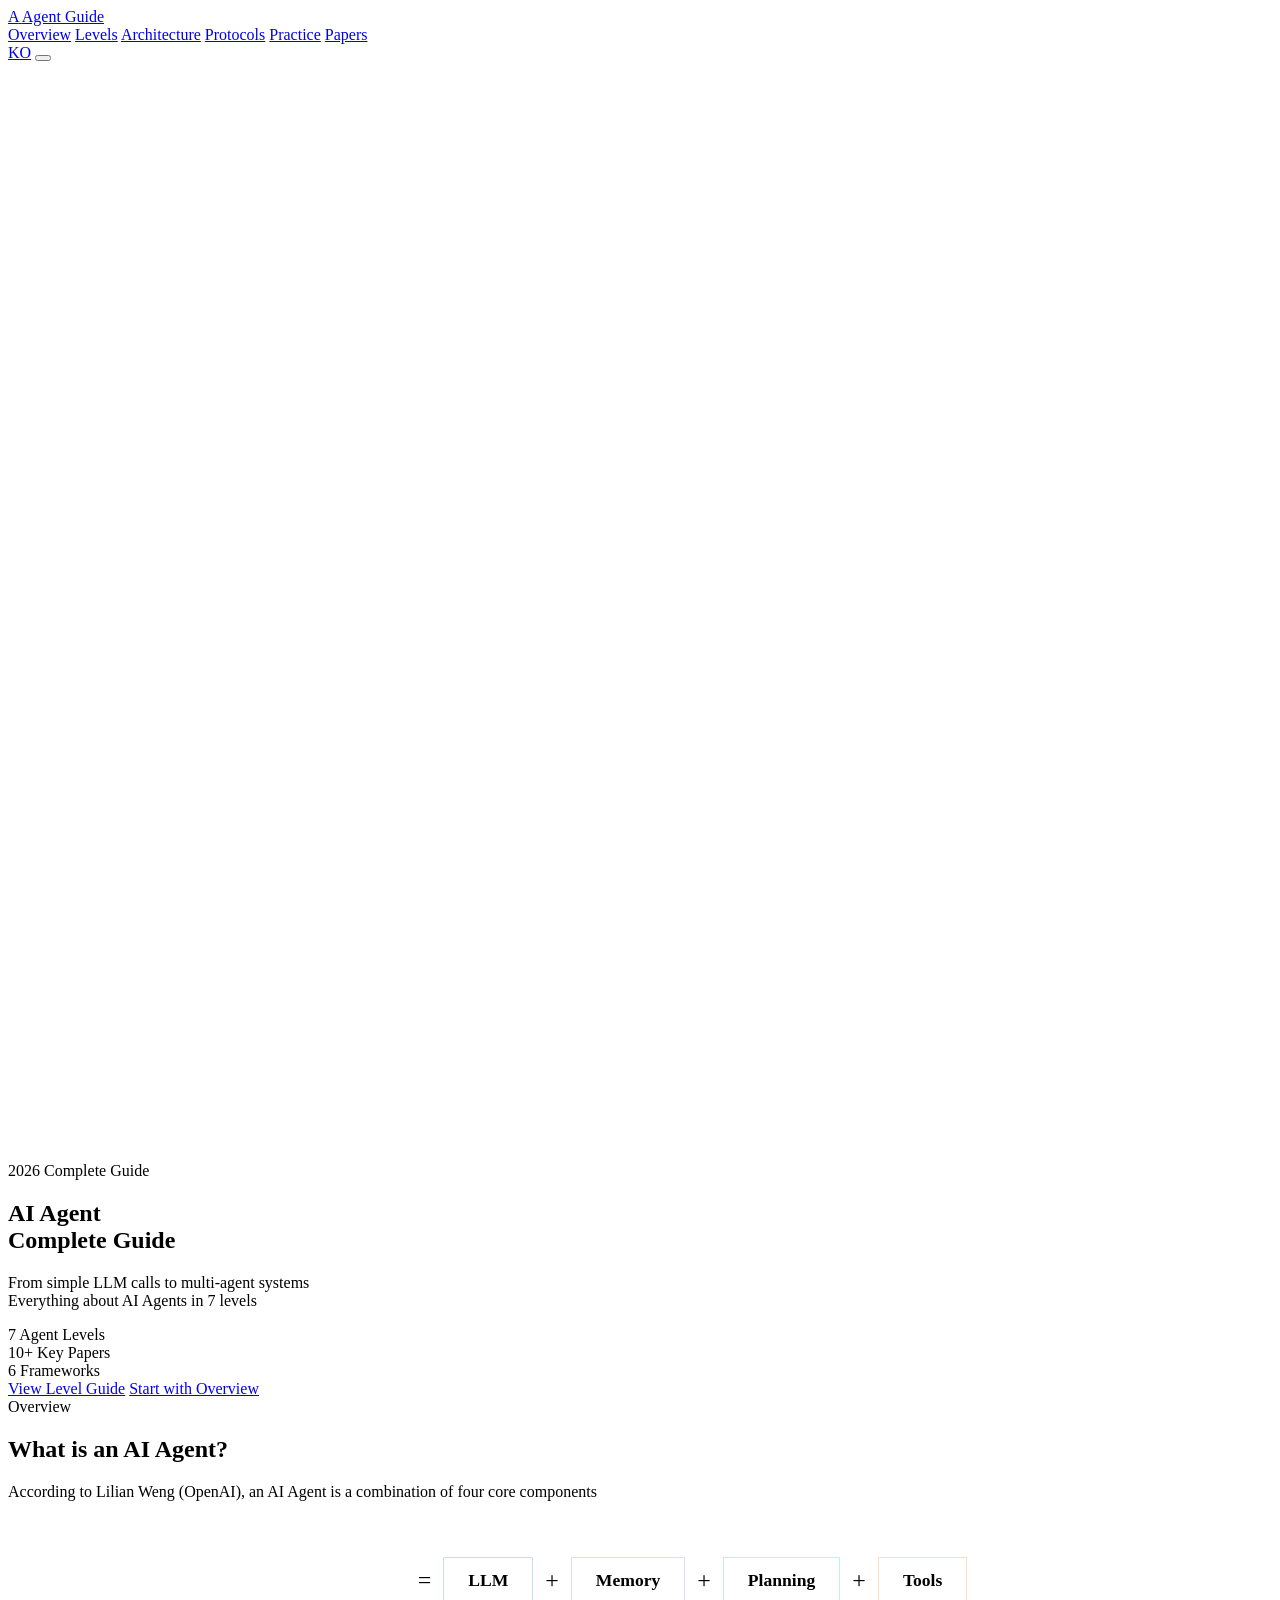
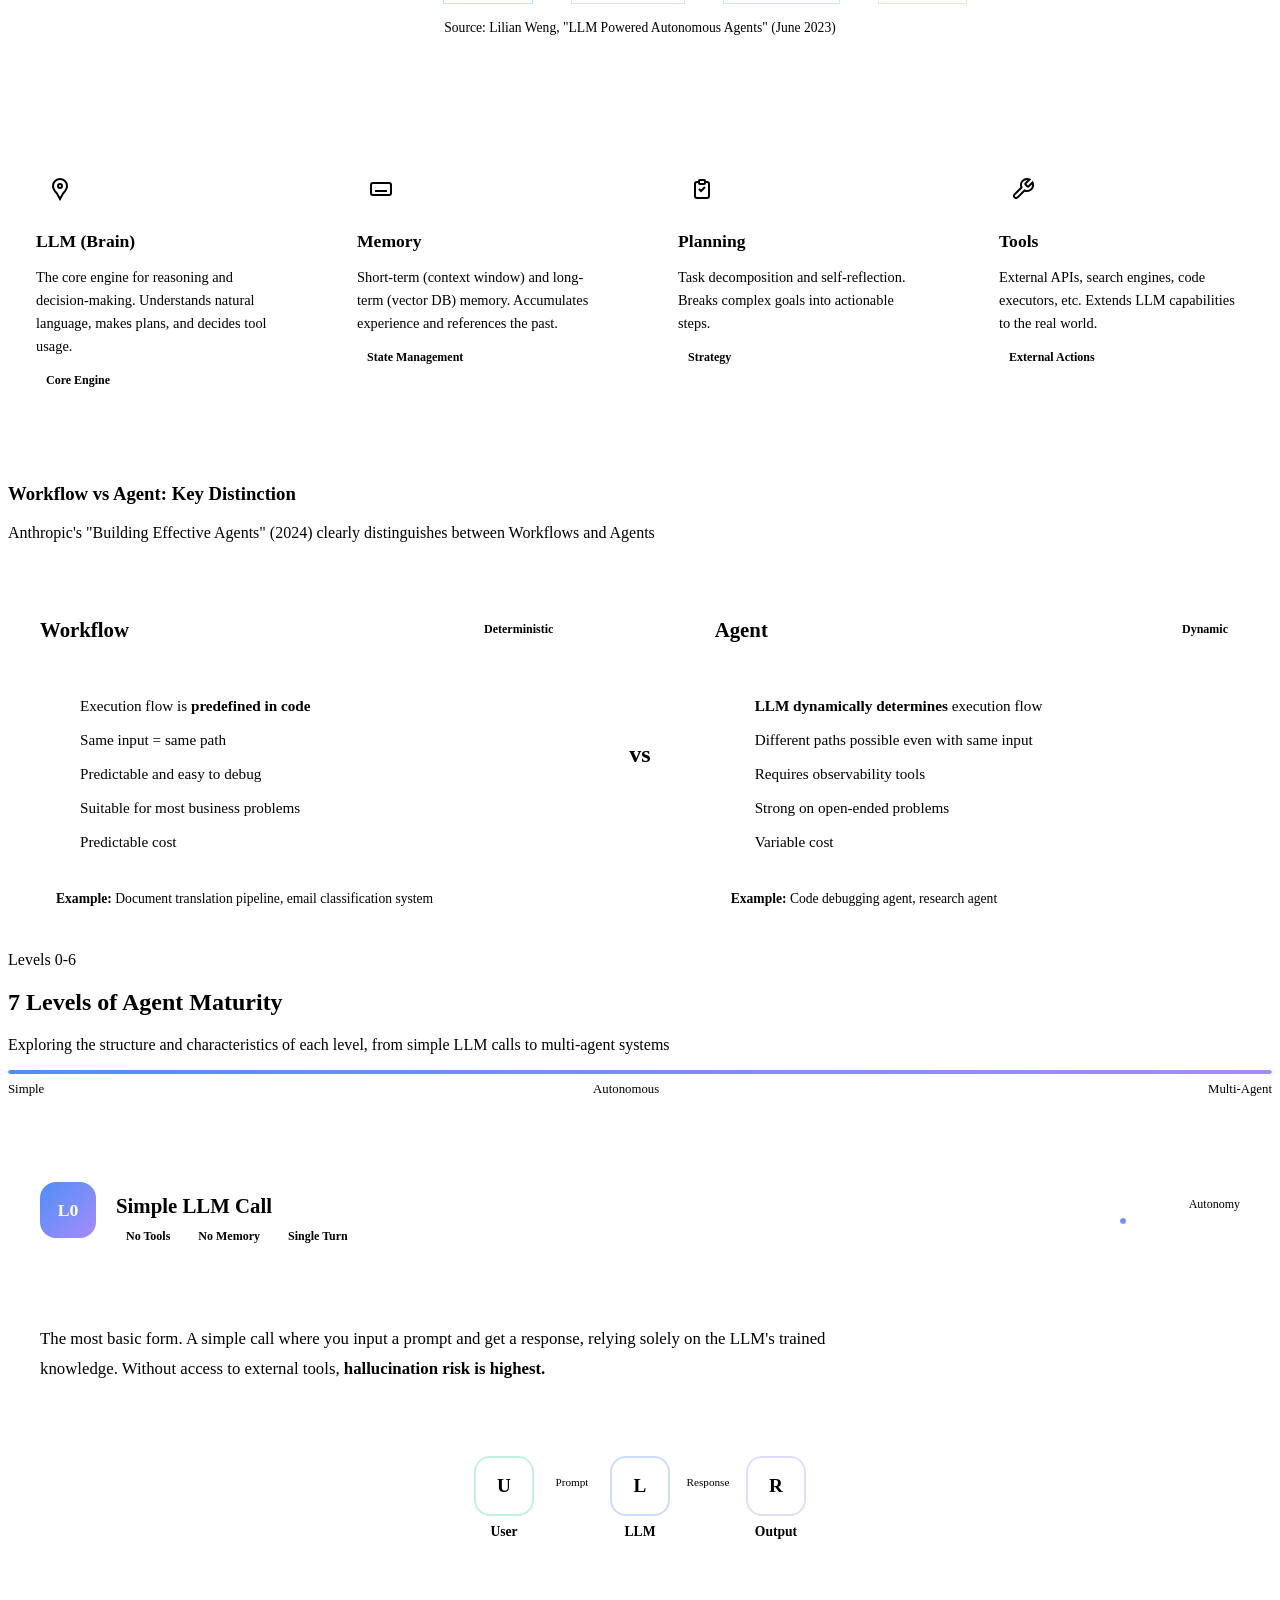
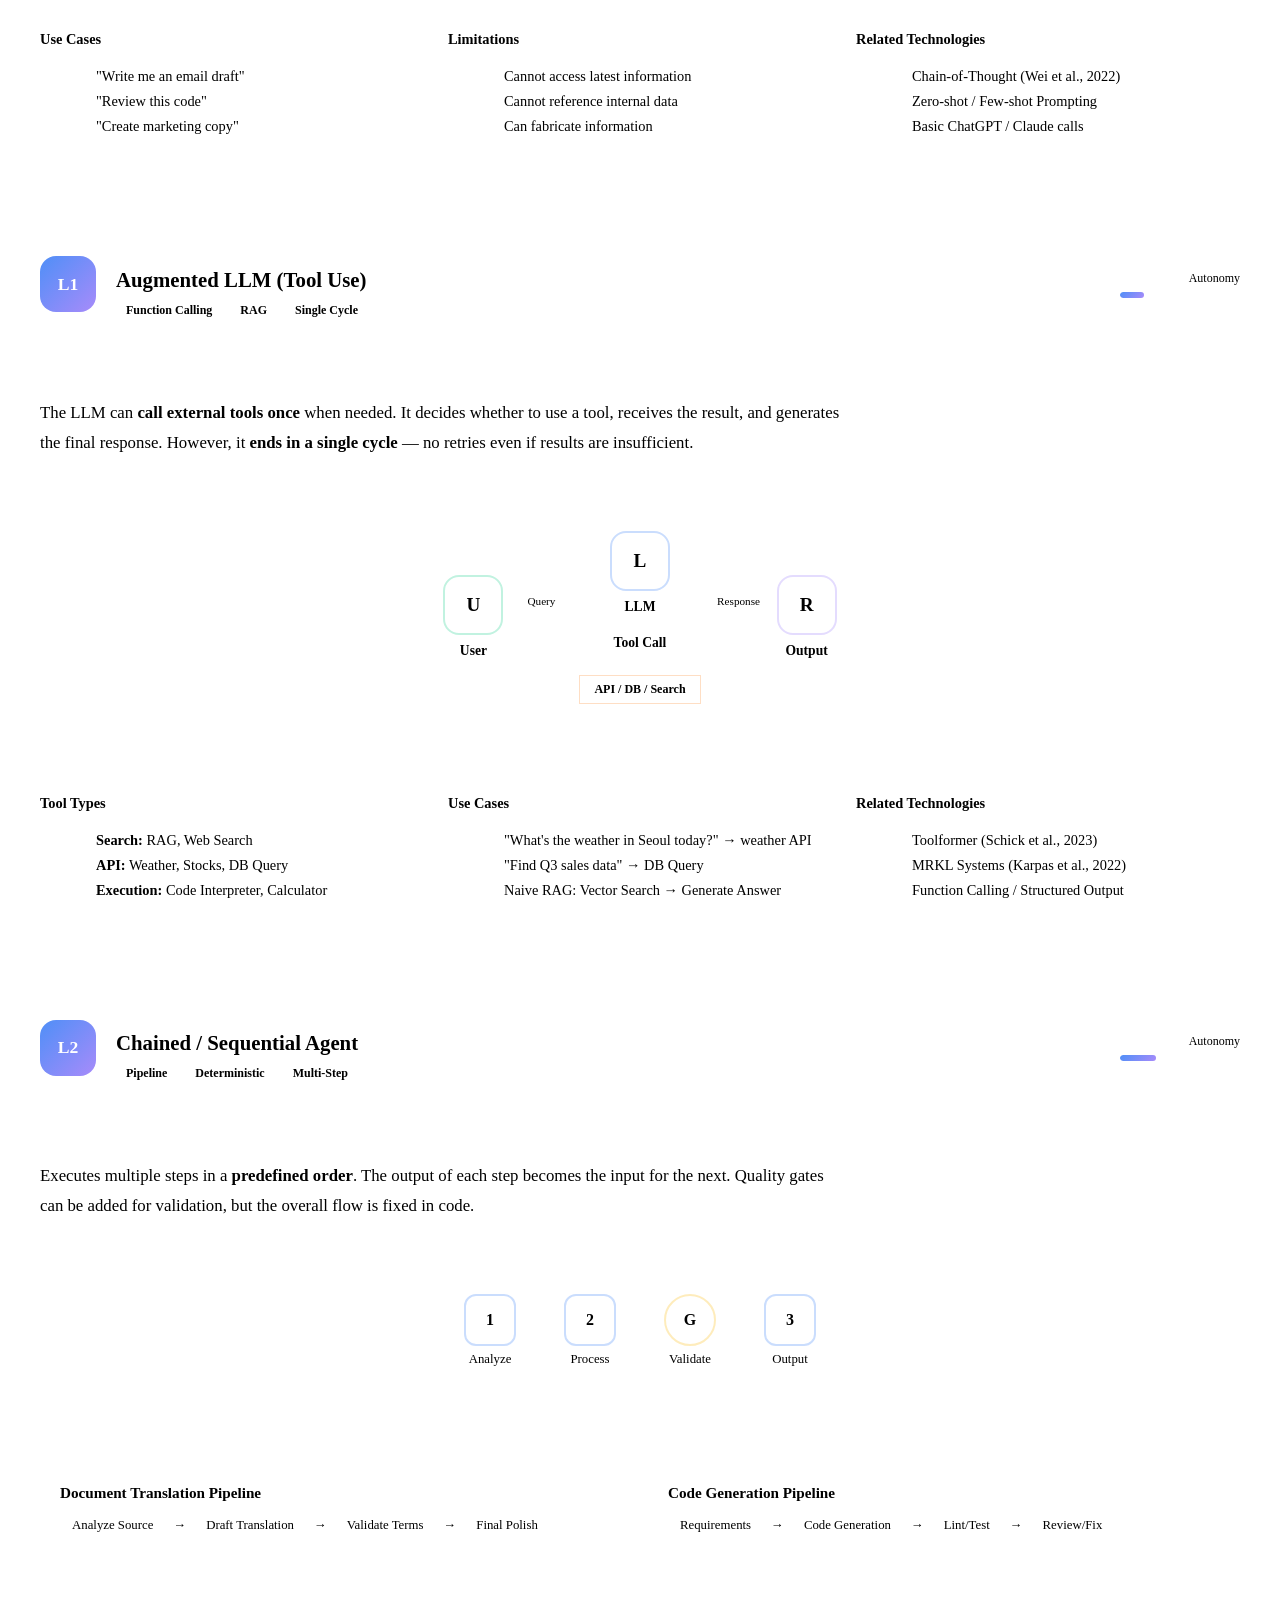
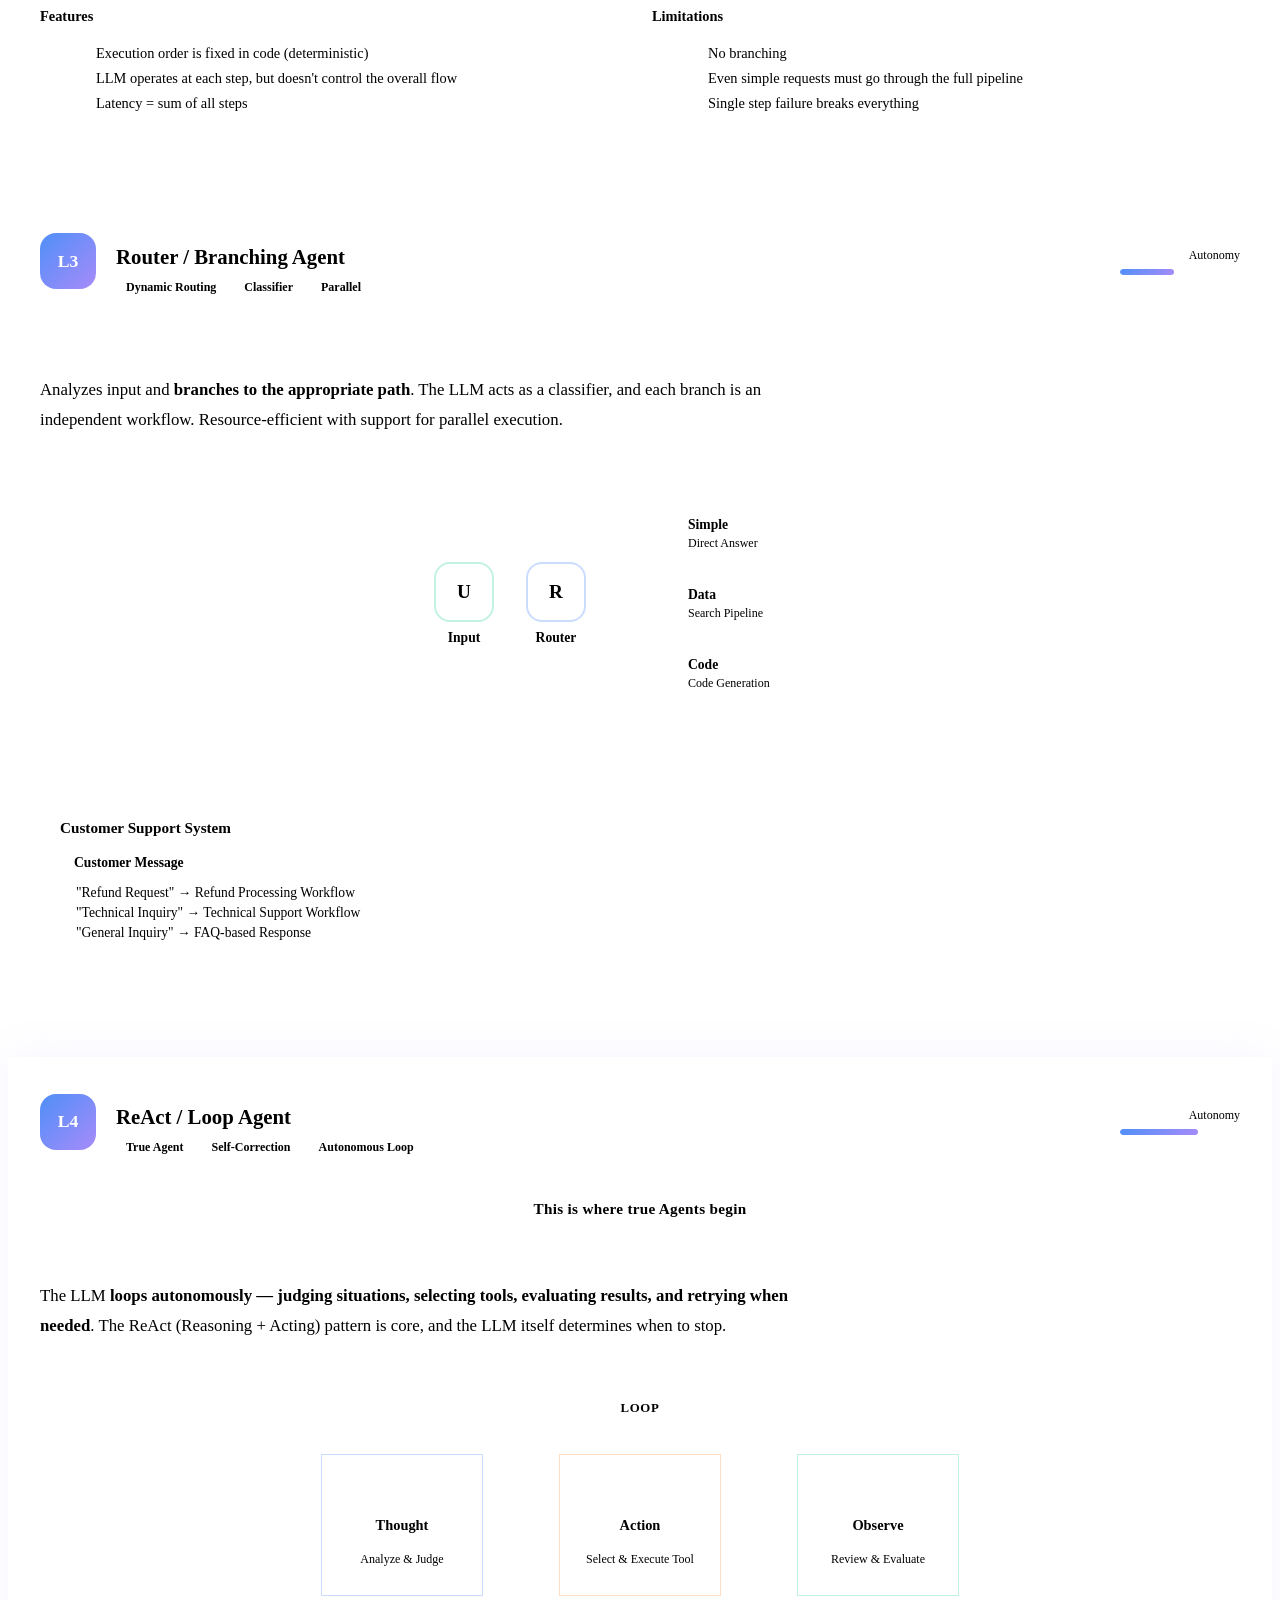
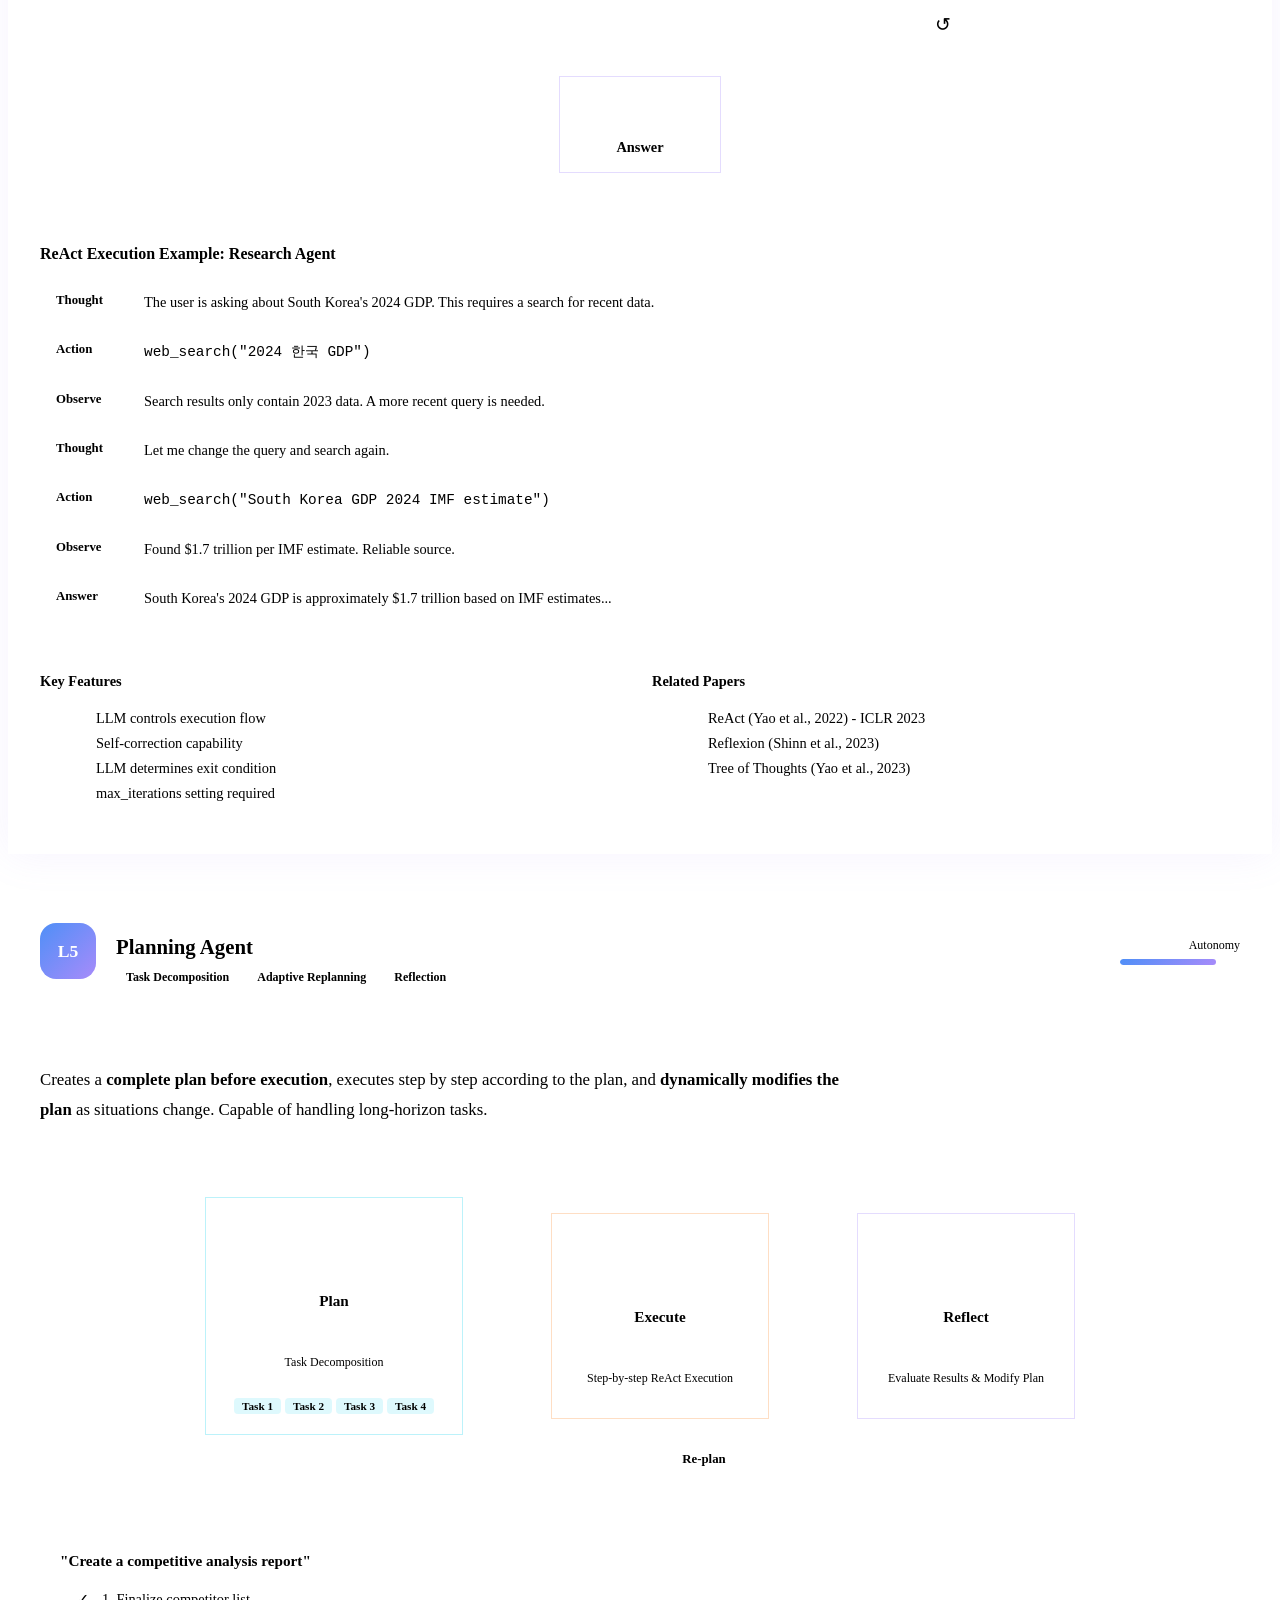
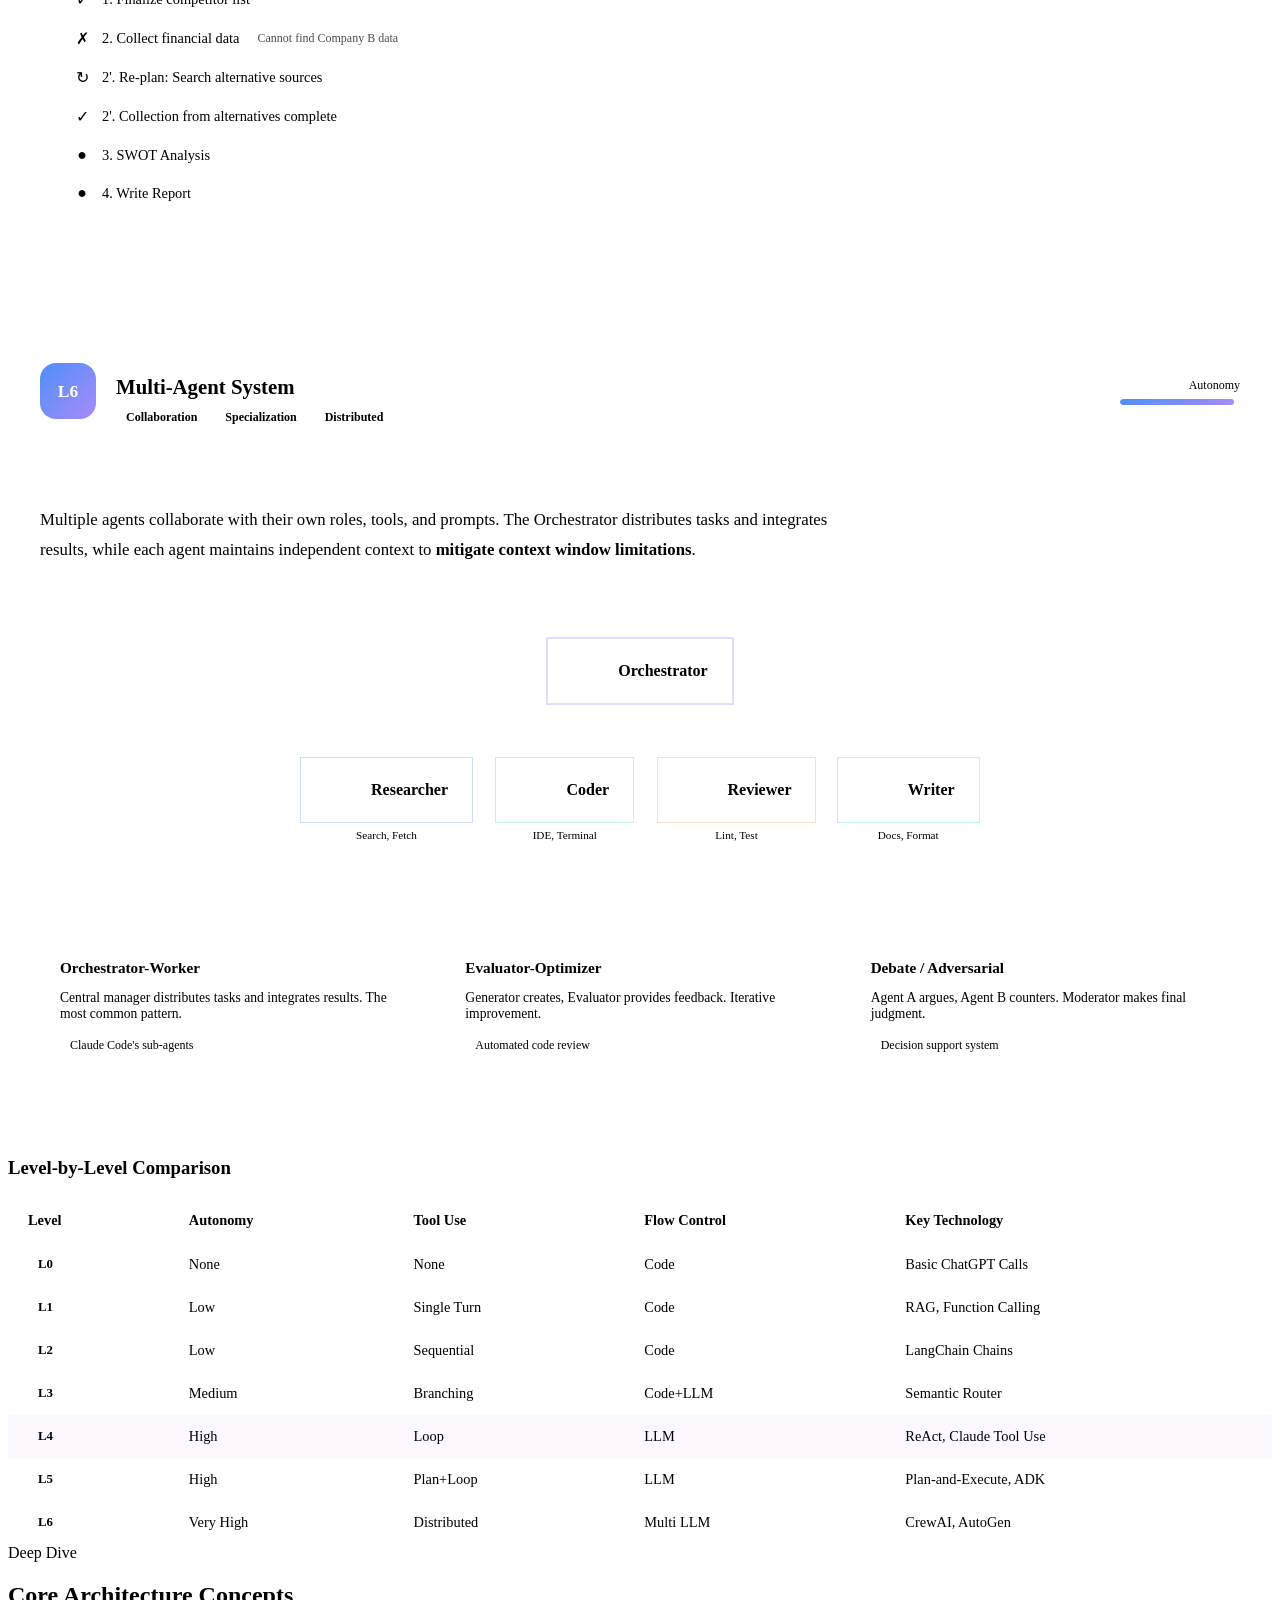
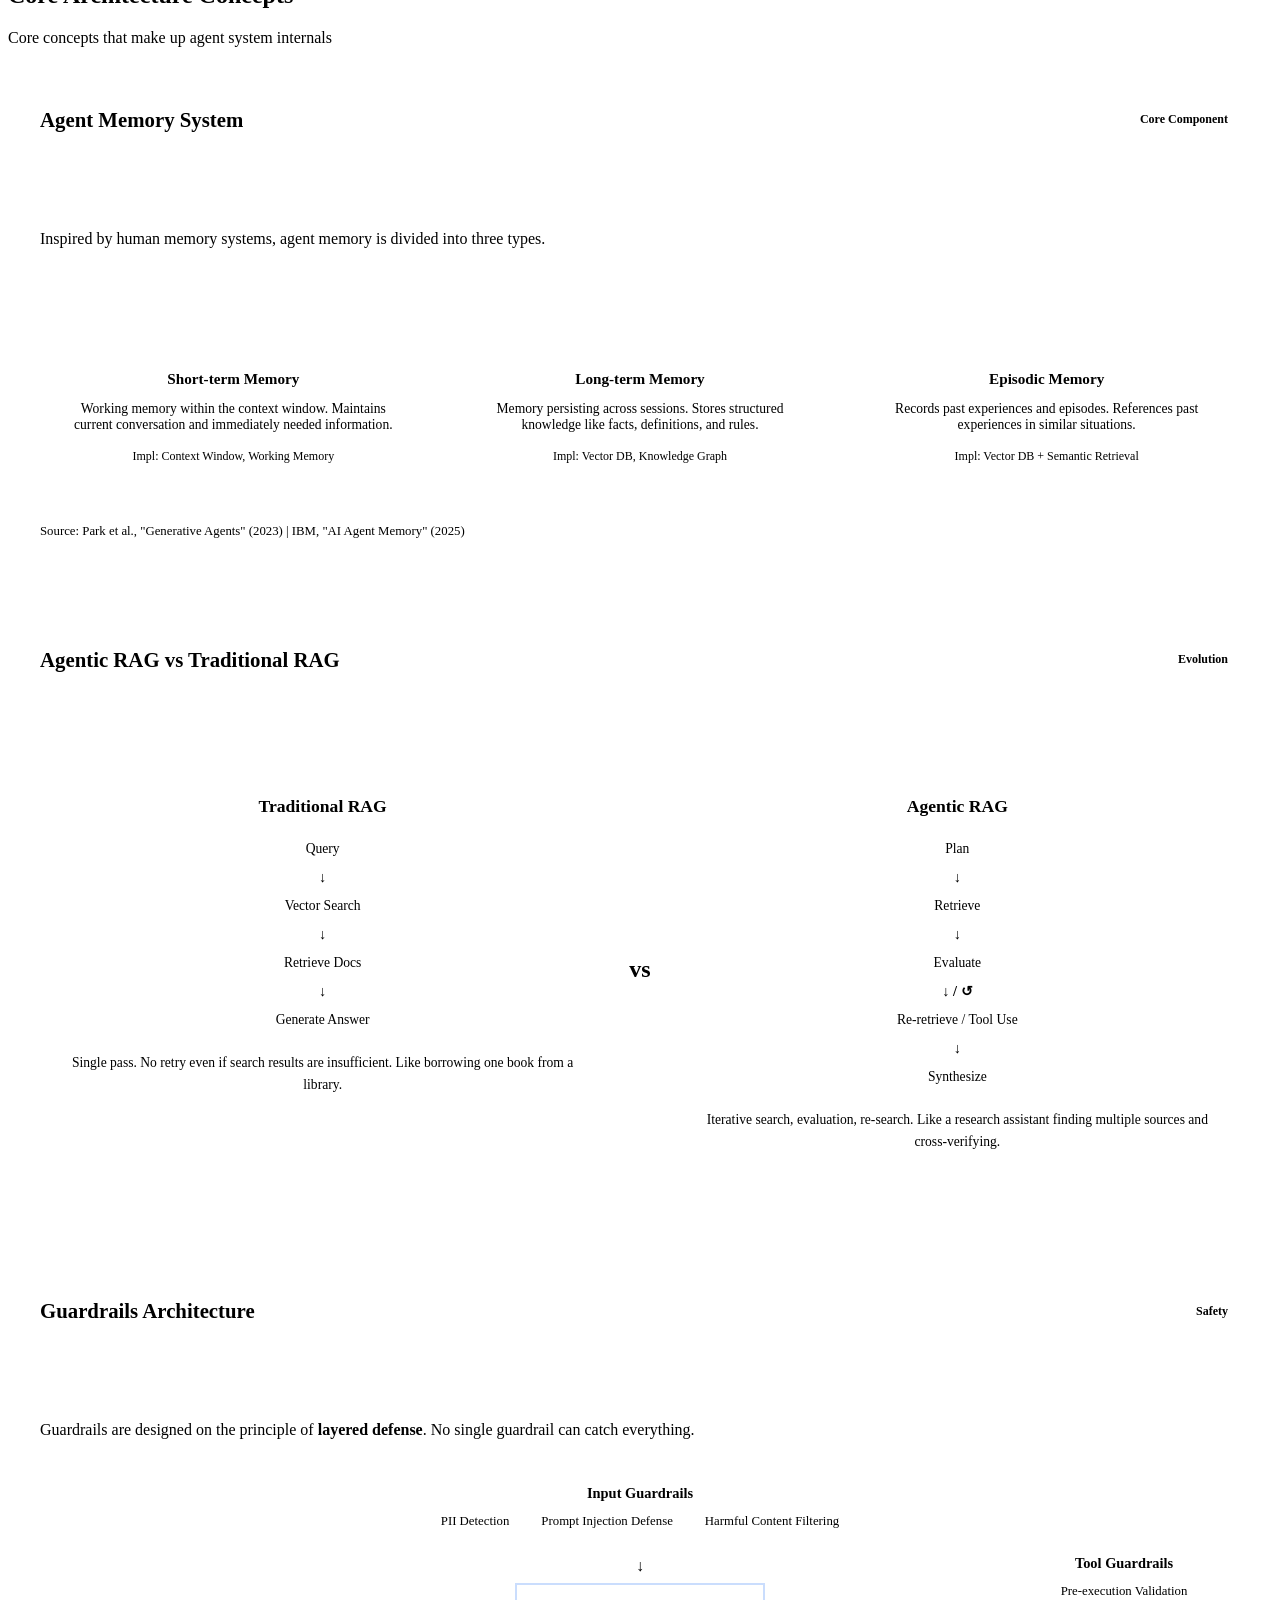
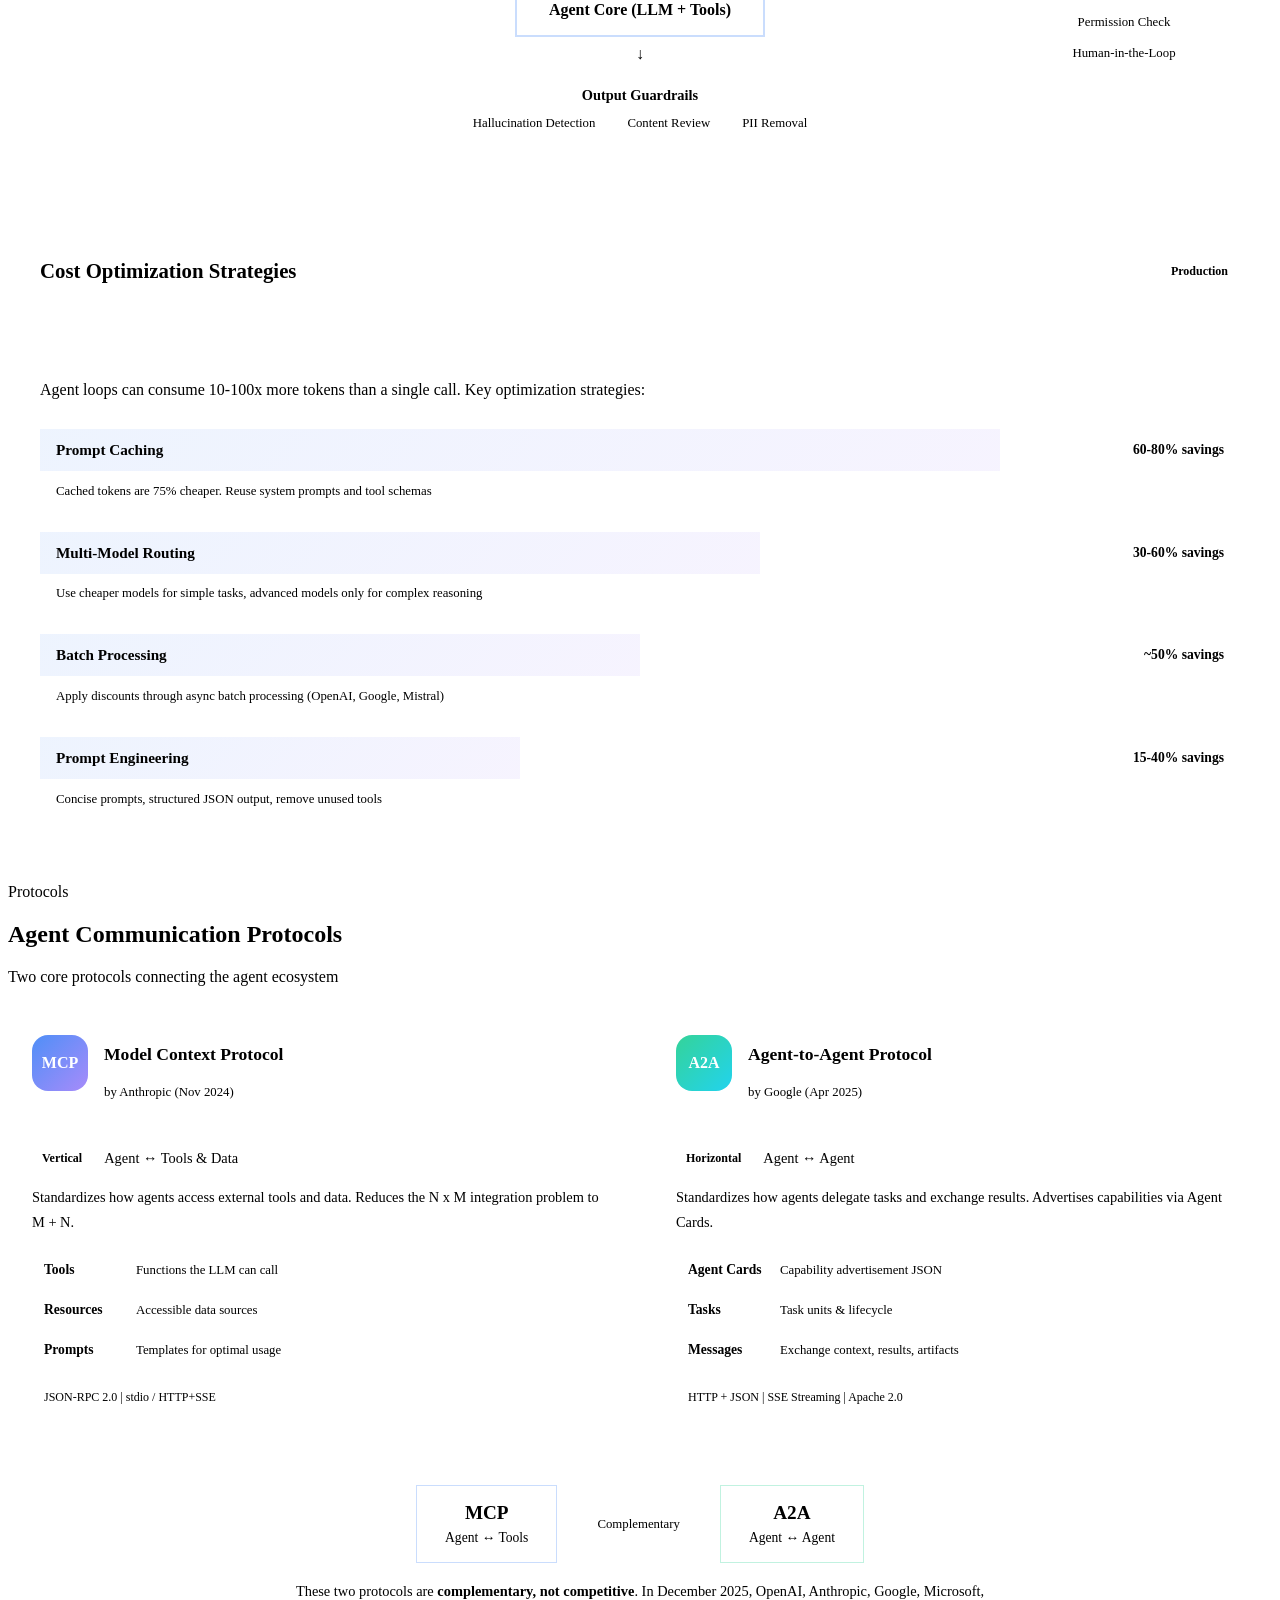
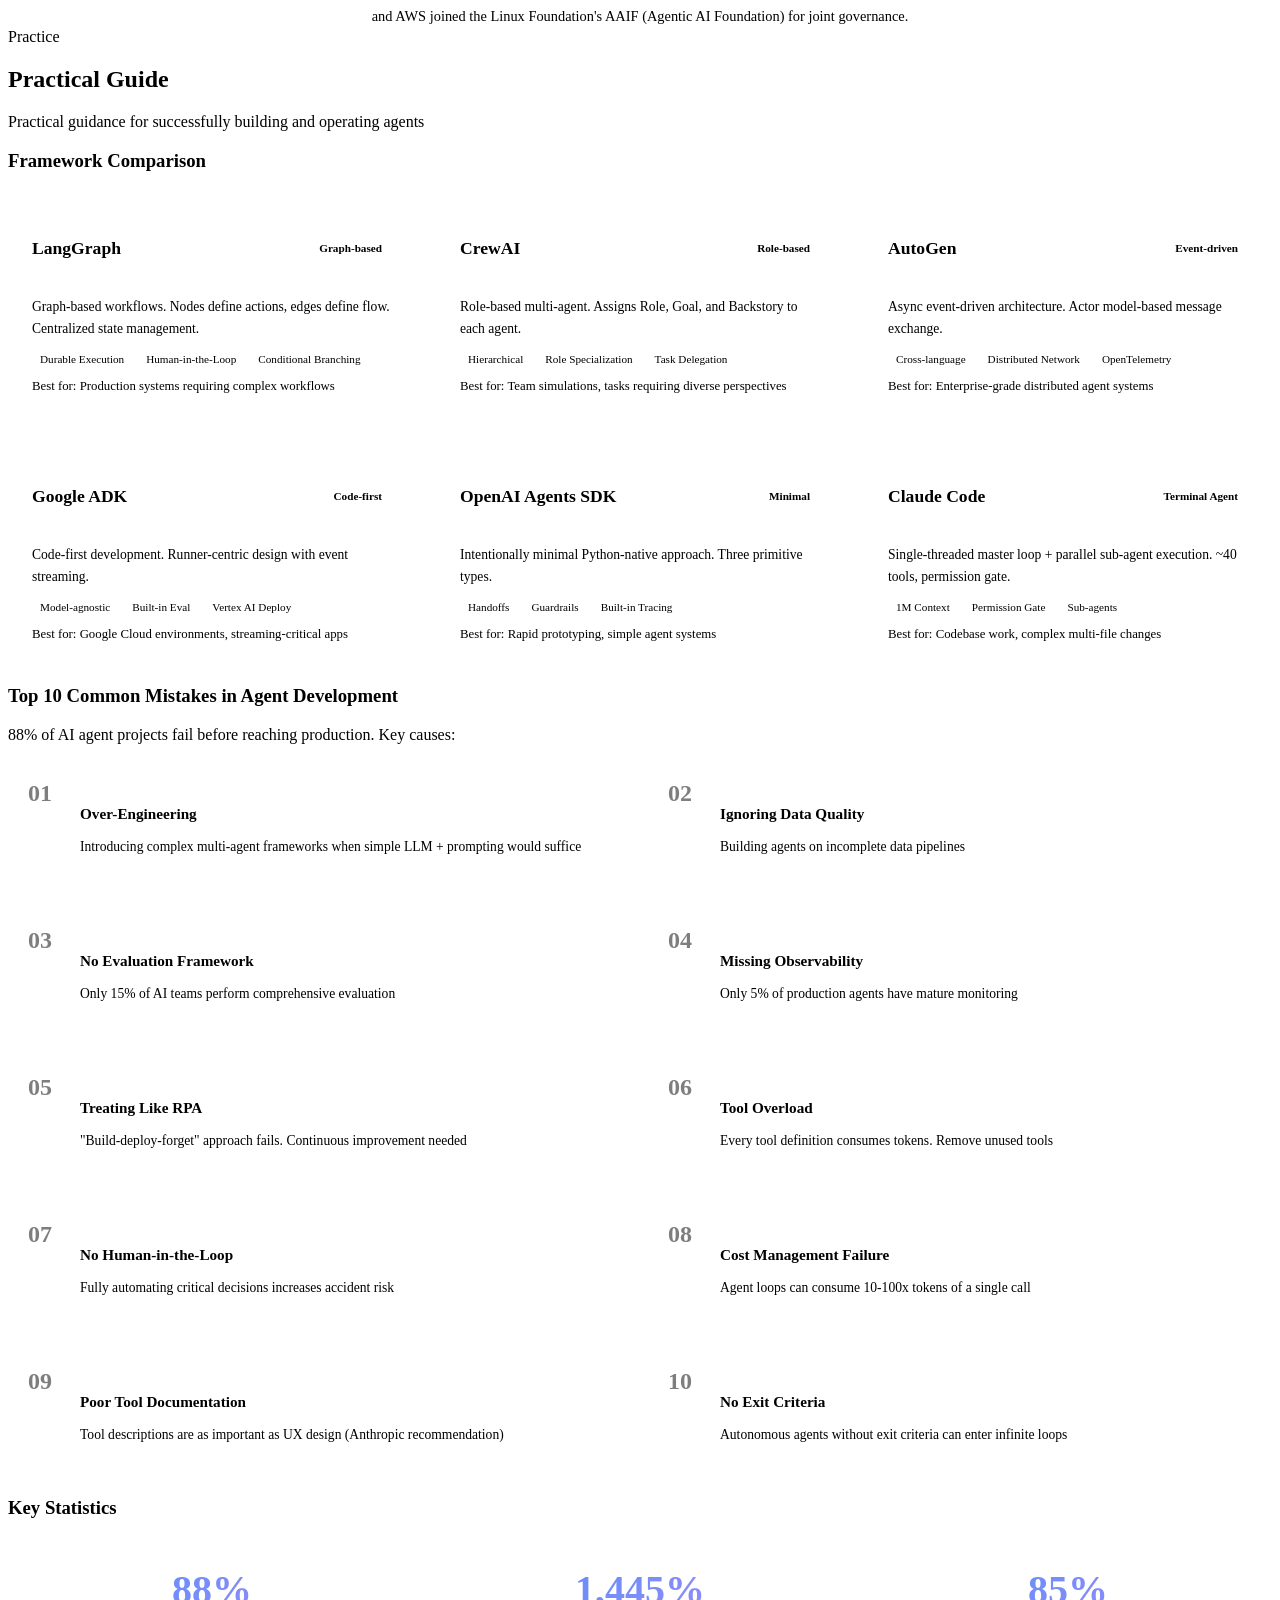
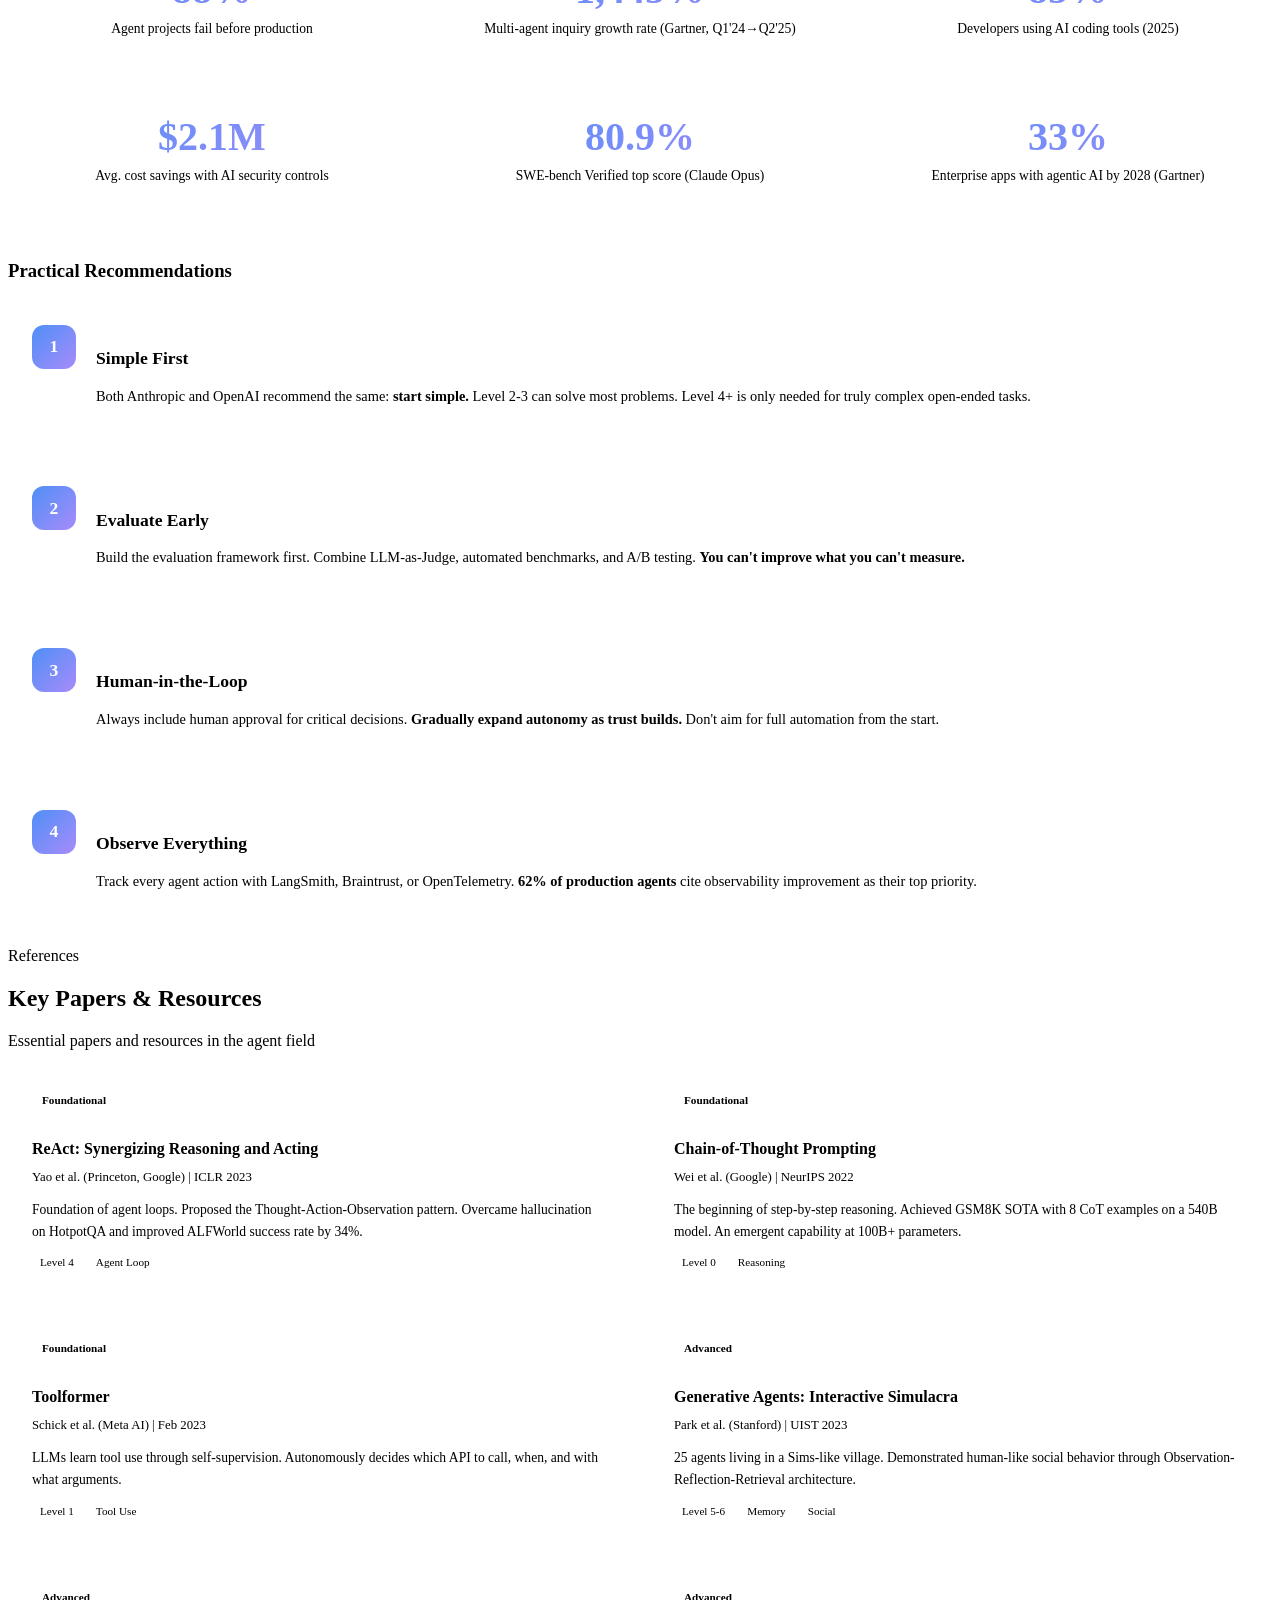
==== commit 1c0296c5: "Migrate to guide-common: shared CSS/JS via submodule + versioning - Add guide-common as git submodul" ====
--- a/en/index.html
+++ b/en/index.html
@@ -3,10 +3,12 @@
 <head>
     <meta charset="UTF-8">
     <meta name="viewport" content="width=device-width, initial-scale=1.0">
+    <meta name="guide-version" content="2026.04">
     <title>AI Agent Complete Guide - From Zero to Multi-Agent</title>
     <link rel="preconnect" href="https://fonts.googleapis.com">
     <link rel="preconnect" href="https://fonts.gstatic.com" crossorigin>
     <link href="https://fonts.googleapis.com/css2?family=Inter:wght@300;400;500;600;700;800;900&family=JetBrains+Mono:wght@400;500;600&family=Noto+Sans+KR:wght@300;400;500;600;700;800;900&display=swap" rel="stylesheet">
+    <link rel="stylesheet" href="../common/base.css">
     <link rel="stylesheet" href="../style.css">
 </head>
 <body>
@@ -1580,10 +1582,11 @@
             </div>
             <div class="footer-bottom">
                 <p>Built for education. Last updated: 2026-04-04.</p>
+                <span class="footer-version">v2026.04</span>
             </div>
         </div>
     </footer>
 
-    <script src="../script.js"></script>
+    <script src="../common/base.js"></script>
 </body>
 </html>
--- a/style.css
+++ b/style.css
@@ -1,255 +1,15 @@
-/* ===== RESET & BASE ===== */
-*, *::before, *::after {
-    margin: 0;
-    padding: 0;
-    box-sizing: border-box;
-}
+/* ===== AGENT GUIDE - Override Styles ===== */
+/* Base styles from common/base.css */
 
 :root {
-    --bg: #0a0a0f;
-    --bg-card: #12121a;
-    --bg-card-hover: #1a1a25;
-    --bg-surface: #16161f;
-    --bg-section-alt: #0d0d14;
-    --text: #e8e8ed;
-    --text-secondary: #9898a8;
-    --text-muted: #6a6a7a;
-    --border: #2a2a3a;
-    --border-light: #1e1e2e;
-
-    --blue: #4f8ff7;
-    --blue-dim: #4f8ff720;
-    --purple: #a78bfa;
-    --purple-dim: #a78bfa20;
-    --green: #34d399;
-    --green-dim: #34d39920;
-    --orange: #fb923c;
-    --orange-dim: #fb923c20;
-    --red: #f87171;
-    --red-dim: #f8717120;
-    --yellow: #fbbf24;
-    --yellow-dim: #fbbf2420;
-    --cyan: #22d3ee;
-    --cyan-dim: #22d3ee20;
-    --pink: #f472b6;
-    --pink-dim: #f472b620;
-
+    --accent: var(--blue);
+    --accent-dim: var(--blue-dim);
     --gradient-1: linear-gradient(135deg, #4f8ff7, #a78bfa);
     --gradient-2: linear-gradient(135deg, #a78bfa, #f472b6);
     --gradient-3: linear-gradient(135deg, #34d399, #22d3ee);
-
-    --font-sans: 'Inter', 'Noto Sans KR', -apple-system, sans-serif;
-    --font-mono: 'JetBrains Mono', monospace;
-
-    --radius-sm: 6px;
-    --radius: 12px;
-    --radius-lg: 16px;
-    --radius-xl: 24px;
-
-    --shadow: 0 4px 24px rgba(0,0,0,0.3);
-    --shadow-lg: 0 8px 40px rgba(0,0,0,0.4);
-}
-
-html {
-    font-size: 16px;
-}
-
-body {
-    font-family: var(--font-sans);
-    background: var(--bg);
-    color: var(--text);
-    line-height: 1.7;
-    -webkit-font-smoothing: antialiased;
-    overflow-x: hidden;
-}
-
-a { color: var(--blue); text-decoration: none; }
-a:hover { text-decoration: underline; }
-
-img { max-width: 100%; display: block; }
-
-code {
-    font-family: var(--font-mono);
-    background: var(--bg-surface);
-    padding: 2px 8px;
-    border-radius: var(--radius-sm);
-    font-size: 0.9em;
-    color: var(--cyan);
-}
-
-.container {
-    max-width: 1200px;
-    margin: 0 auto;
-    padding: 0 24px;
-}
-
-/* ===== READING PROGRESS ===== */
-.reading-progress {
-    position: fixed;
-    top: 0;
-    left: 0;
-    height: 3px;
-    background: var(--gradient-1);
-    z-index: 1001;
-    transition: width 0.1s;
-    width: 0%;
-}
-
-/* ===== NAV ===== */
-.nav {
-    position: fixed;
-    top: 0;
-    left: 0;
-    right: 0;
-    z-index: 1000;
-    background: rgba(10, 10, 15, 0.8);
-    backdrop-filter: blur(20px);
-    border-bottom: 1px solid var(--border-light);
-    transition: all 0.3s;
-}
-
-.nav.scrolled {
-    background: rgba(10, 10, 15, 0.95);
-}
-
-.nav-inner {
-    max-width: 1200px;
-    margin: 0 auto;
-    padding: 0 24px;
-    height: 64px;
-    display: flex;
-    align-items: center;
-    justify-content: space-between;
-}
-
-.nav-logo {
-    display: flex;
-    align-items: center;
-    gap: 10px;
-    font-weight: 700;
-    font-size: 1.1rem;
-    color: var(--text);
-    text-decoration: none;
-}
-
-.nav-logo-icon {
-    width: 32px;
-    height: 32px;
-    background: var(--gradient-1);
-    border-radius: 8px;
-    display: flex;
-    align-items: center;
-    justify-content: center;
-    font-weight: 800;
-    font-size: 0.9rem;
-    color: white;
-}
-
-.nav-links {
-    display: flex;
-    gap: 32px;
-}
-
-.nav-link {
-    font-size: 0.9rem;
-    font-weight: 500;
-    color: var(--text-secondary);
-    text-decoration: none;
-    transition: color 0.2s;
-    position: relative;
-}
-
-.nav-link:hover,
-.nav-link.active {
-    color: var(--text);
-    text-decoration: none;
-}
-
-.nav-link.active::after {
-    content: '';
-    position: absolute;
-    bottom: -4px;
-    left: 0;
-    right: 0;
-    height: 2px;
-    background: var(--gradient-1);
-    border-radius: 1px;
-}
-
-/* ===== LANG TOGGLE ===== */
-.lang-toggle {
-    font-family: var(--font-mono);
-    font-size: 0.7rem;
-    font-weight: 600;
-    padding: 4px 10px;
-    border: 1px solid var(--border);
-    border-radius: 6px;
-    background: var(--bg-card);
-    color: var(--text-secondary);
-    text-decoration: none;
-    cursor: pointer;
-    transition: all 0.2s;
-    margin-left: 12px;
-    flex-shrink: 0;
-}
-
-.lang-toggle:hover {
-    color: var(--text);
-    background: rgba(255,255,255,0.05);
-    border-color: var(--blue);
-}
-
-.nav-toggle {
-    display: none;
-    background: none;
-    border: none;
-    cursor: pointer;
-    padding: 8px;
-    flex-direction: column;
-    gap: 5px;
-}
-
-.nav-toggle span {
-    width: 24px;
-    height: 2px;
-    background: var(--text);
-    border-radius: 2px;
-    transition: 0.3s;
-}
-
-/* ===== HERO ===== */
-.hero {
-    min-height: 100vh;
-    display: flex;
-    align-items: center;
-    justify-content: center;
-    position: relative;
-    overflow: hidden;
-    padding: 120px 0 80px;
-}
-
-.hero-bg {
-    position: absolute;
-    inset: 0;
-    overflow: hidden;
-}
-
-.hero-grid {
-    position: absolute;
-    inset: 0;
-    background-image:
-        linear-gradient(rgba(79, 143, 247, 0.05) 1px, transparent 1px),
-        linear-gradient(90deg, rgba(79, 143, 247, 0.05) 1px, transparent 1px);
-    background-size: 60px 60px;
-    mask-image: radial-gradient(ellipse at center, black 30%, transparent 70%);
-}
-
-.hero-glow {
-    position: absolute;
-    border-radius: 50%;
-    filter: blur(120px);
-    opacity: 0.4;
-}
+}
+
+/* ===== HERO GLOW (guide-specific colors) ===== */
 
 .hero-glow-1 {
     width: 600px;
@@ -267,192 +27,6 @@
     bottom: -200px;
     left: -100px;
     opacity: 0.1;
-}
-
-.hero-content {
-    position: relative;
-    text-align: center;
-}
-
-.hero-badge {
-    display: inline-block;
-    padding: 6px 16px;
-    background: var(--blue-dim);
-    border: 1px solid rgba(79, 143, 247, 0.3);
-    border-radius: 100px;
-    font-size: 0.85rem;
-    font-weight: 600;
-    color: var(--blue);
-    margin-bottom: 24px;
-    letter-spacing: 0.05em;
-}
-
-.hero-title {
-    font-size: clamp(3rem, 8vw, 5.5rem);
-    font-weight: 900;
-    line-height: 1.1;
-    margin-bottom: 20px;
-    letter-spacing: -0.03em;
-}
-
-.hero-gradient {
-    background: var(--gradient-1);
-    -webkit-background-clip: text;
-    -webkit-text-fill-color: transparent;
-    background-clip: text;
-}
-
-.hero-subtitle {
-    font-size: 1.2rem;
-    color: var(--text-secondary);
-    max-width: 600px;
-    margin: 0 auto 40px;
-    line-height: 1.8;
-}
-
-.hero-stats {
-    display: flex;
-    justify-content: center;
-    gap: 48px;
-    margin-bottom: 40px;
-}
-
-.hero-stat {
-    text-align: center;
-}
-
-.hero-stat-number {
-    display: block;
-    font-size: 2.5rem;
-    font-weight: 800;
-    background: var(--gradient-1);
-    -webkit-background-clip: text;
-    -webkit-text-fill-color: transparent;
-    background-clip: text;
-}
-
-.hero-stat-label {
-    font-size: 0.85rem;
-    color: var(--text-muted);
-    font-weight: 500;
-}
-
-.hero-actions {
-    display: flex;
-    justify-content: center;
-    gap: 16px;
-    flex-wrap: wrap;
-}
-
-.btn {
-    display: inline-flex;
-    align-items: center;
-    gap: 8px;
-    padding: 14px 28px;
-    border-radius: var(--radius);
-    font-weight: 600;
-    font-size: 1rem;
-    transition: all 0.2s;
-    text-decoration: none;
-    cursor: pointer;
-    border: none;
-}
-
-.btn-primary {
-    background: var(--gradient-1);
-    color: white;
-    box-shadow: 0 4px 20px rgba(79, 143, 247, 0.3);
-}
-
-.btn-primary:hover {
-    transform: translateY(-2px);
-    box-shadow: 0 6px 30px rgba(79, 143, 247, 0.4);
-    text-decoration: none;
-}
-
-.btn-secondary {
-    background: var(--bg-card);
-    color: var(--text);
-    border: 1px solid var(--border);
-}
-
-.btn-secondary:hover {
-    background: var(--bg-card-hover);
-    text-decoration: none;
-}
-
-.hero-scroll {
-    position: absolute;
-    bottom: 40px;
-    left: 50%;
-    transform: translateX(-50%);
-}
-
-.hero-scroll-line {
-    width: 2px;
-    height: 40px;
-    background: var(--gradient-1);
-    border-radius: 2px;
-    animation: scrollPulse 2s ease infinite;
-}
-
-@keyframes scrollPulse {
-    0%, 100% { opacity: 0.3; transform: scaleY(0.5); }
-    50% { opacity: 1; transform: scaleY(1); }
-}
-
-/* ===== SECTIONS ===== */
-.section {
-    padding: 100px 0;
-}
-
-.section-dark {
-    background: var(--bg-section-alt);
-}
-
-.section-header {
-    text-align: center;
-    margin-bottom: 64px;
-}
-
-.section-label {
-    display: inline-block;
-    padding: 4px 14px;
-    background: var(--blue-dim);
-    border: 1px solid rgba(79, 143, 247, 0.2);
-    border-radius: 100px;
-    font-size: 0.8rem;
-    font-weight: 600;
-    color: var(--blue);
-    margin-bottom: 16px;
-    text-transform: uppercase;
-    letter-spacing: 0.1em;
-}
-
-.section-title {
-    font-size: clamp(2rem, 4vw, 3rem);
-    font-weight: 800;
-    margin-bottom: 16px;
-    letter-spacing: -0.02em;
-}
-
-.section-desc {
-    font-size: 1.1rem;
-    color: var(--text-secondary);
-    max-width: 640px;
-    margin: 0 auto;
-}
-
-.subsection-title {
-    font-size: 1.5rem;
-    font-weight: 700;
-    margin-bottom: 12px;
-    margin-top: 60px;
-}
-
-.subsection-desc {
-    color: var(--text-secondary);
-    margin-bottom: 32px;
 }
 
 /* ===== FORMULA ===== */
@@ -2487,64 +2061,7 @@
     display: inline-block;
 }
 
-/* ===== FOOTER ===== */
-.footer {
-    background: var(--bg-section-alt);
-    border-top: 1px solid var(--border);
-    padding: 64px 0 32px;
-}
-
-.footer-content {
-    display: flex;
-    gap: 64px;
-    margin-bottom: 48px;
-}
-
-.footer-main {
-    flex: 1;
-}
-
-.footer-logo {
-    display: flex;
-    align-items: center;
-    gap: 10px;
-    font-weight: 700;
-    font-size: 1.1rem;
-    margin-bottom: 12px;
-}
-
-.footer-main p {
-    font-size: 0.9rem;
-    color: var(--text-secondary);
-    max-width: 400px;
-    line-height: 1.7;
-}
-
-.footer-links h4 {
-    font-size: 0.9rem;
-    font-weight: 700;
-    margin-bottom: 12px;
-}
-
-.footer-links ul {
-    list-style: none;
-}
-
-.footer-links li {
-    padding: 4px 0;
-    font-size: 0.85rem;
-    color: var(--text-muted);
-}
-
-.footer-bottom {
-    border-top: 1px solid var(--border-light);
-    padding-top: 24px;
-    text-align: center;
-    font-size: 0.8rem;
-    color: var(--text-muted);
-}
-
-/* ===== RESPONSIVE ===== */
+/* ===== RESPONSIVE (guide-specific) ===== */
 @media (max-width: 1024px) {
     .components-grid { grid-template-columns: repeat(2, 1fr); }
     .frameworks-grid { grid-template-columns: repeat(2, 1fr); }
@@ -2553,24 +2070,6 @@
 }
 
 @media (max-width: 768px) {
-    .nav-links { display: none; }
-    .nav-links.active {
-        display: flex;
-        flex-direction: column;
-        position: absolute;
-        top: 64px;
-        left: 0;
-        right: 0;
-        background: rgba(10, 10, 15, 0.98);
-        padding: 16px 24px;
-        gap: 12px;
-        border-bottom: 1px solid var(--border);
-    }
-    .nav-toggle { display: flex; }
-
-    .hero-stats { gap: 24px; }
-    .hero-stat-number { font-size: 2rem; }
-
     .components-grid { grid-template-columns: 1fr; }
     .comparison-table { flex-direction: column; }
     .comparison-vs { justify-content: center; padding: 8px; }
@@ -2606,16 +2105,9 @@
     .papers-grid { grid-template-columns: 1fr; }
     .benchmarks-grid { grid-template-columns: 1fr; }
     .frameworks-grid { grid-template-columns: 1fr; }
-
-    .footer-content { flex-direction: column; gap: 32px; }
 }
 
 @media (max-width: 480px) {
-    .section { padding: 60px 0; }
-    .container { padding: 0 16px; }
-    .hero { padding: 100px 0 60px; }
-    .hero-stats { flex-direction: column; gap: 16px; }
-    .hero-actions { flex-direction: column; align-items: center; }
     .stats-grid { grid-template-columns: 1fr; }
     .formula { gap: 6px; }
     .formula-item { padding: 8px 14px; font-size: 0.9rem; }
